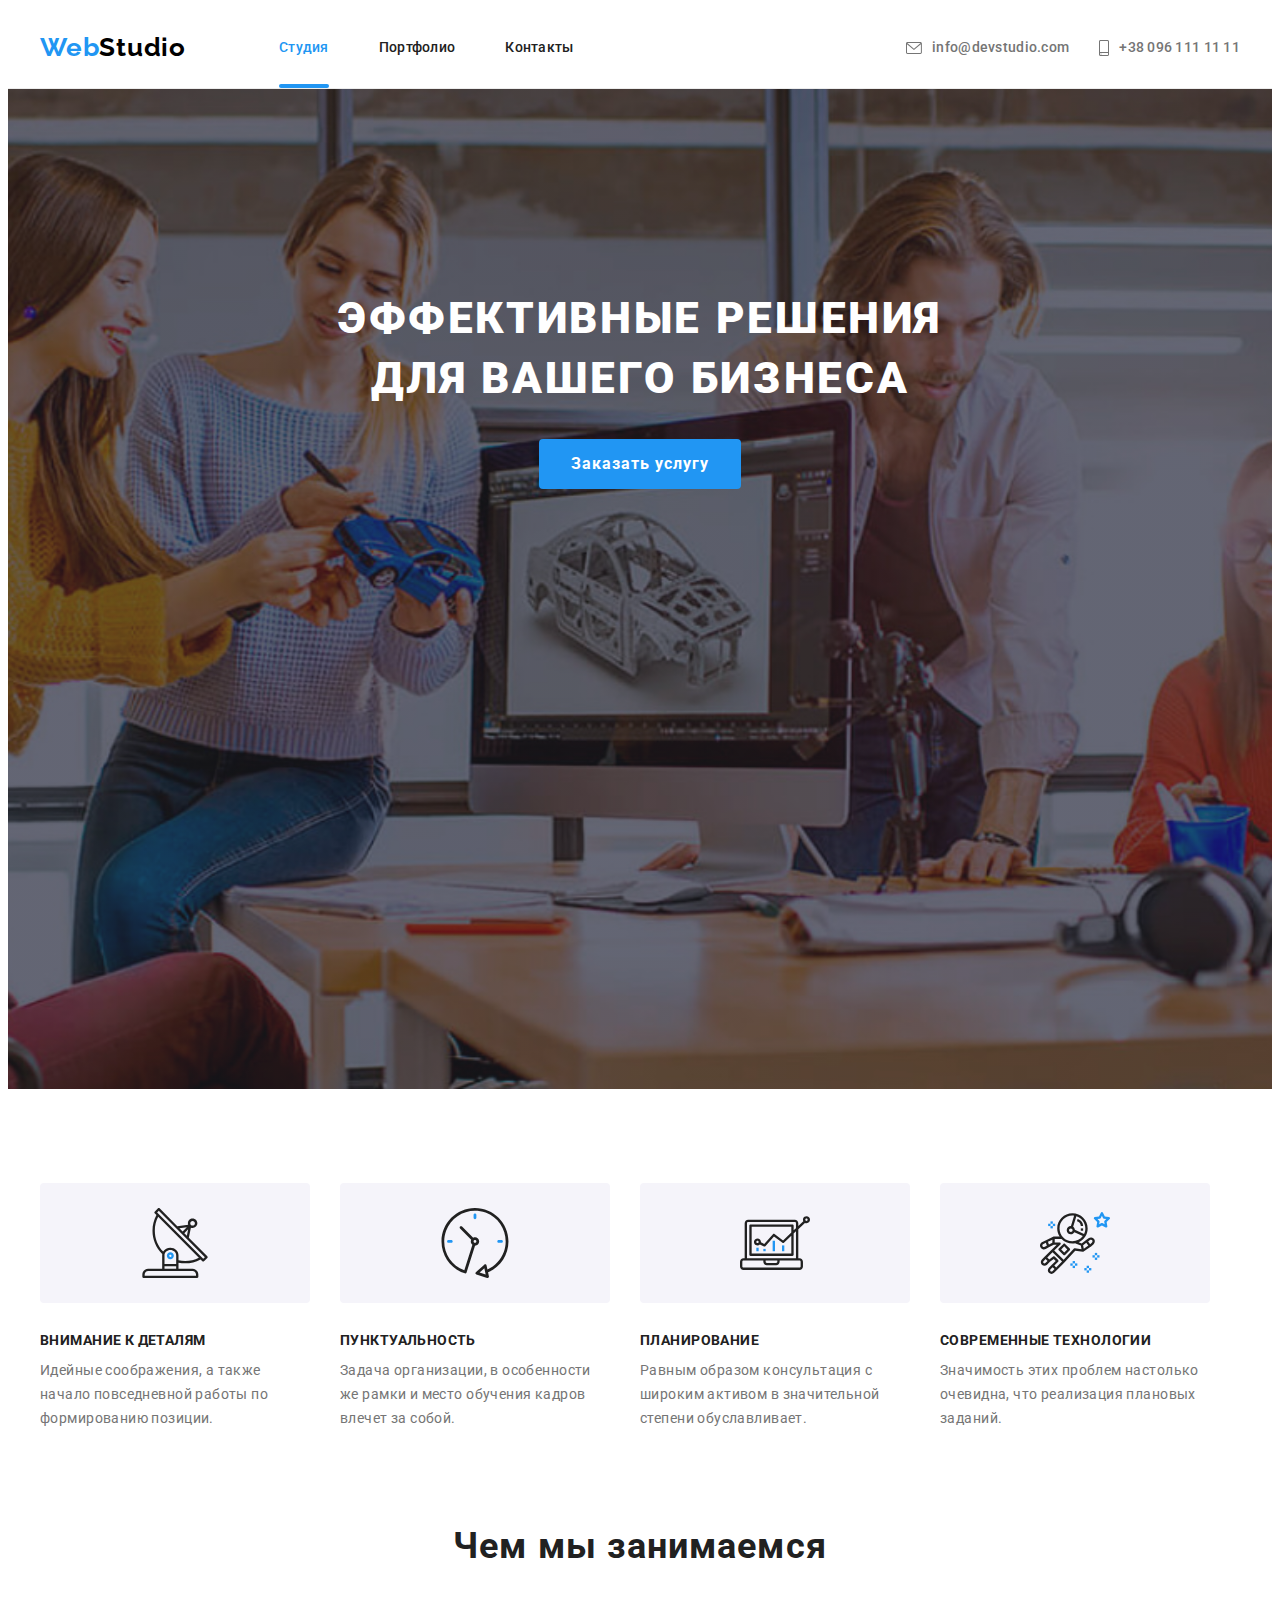
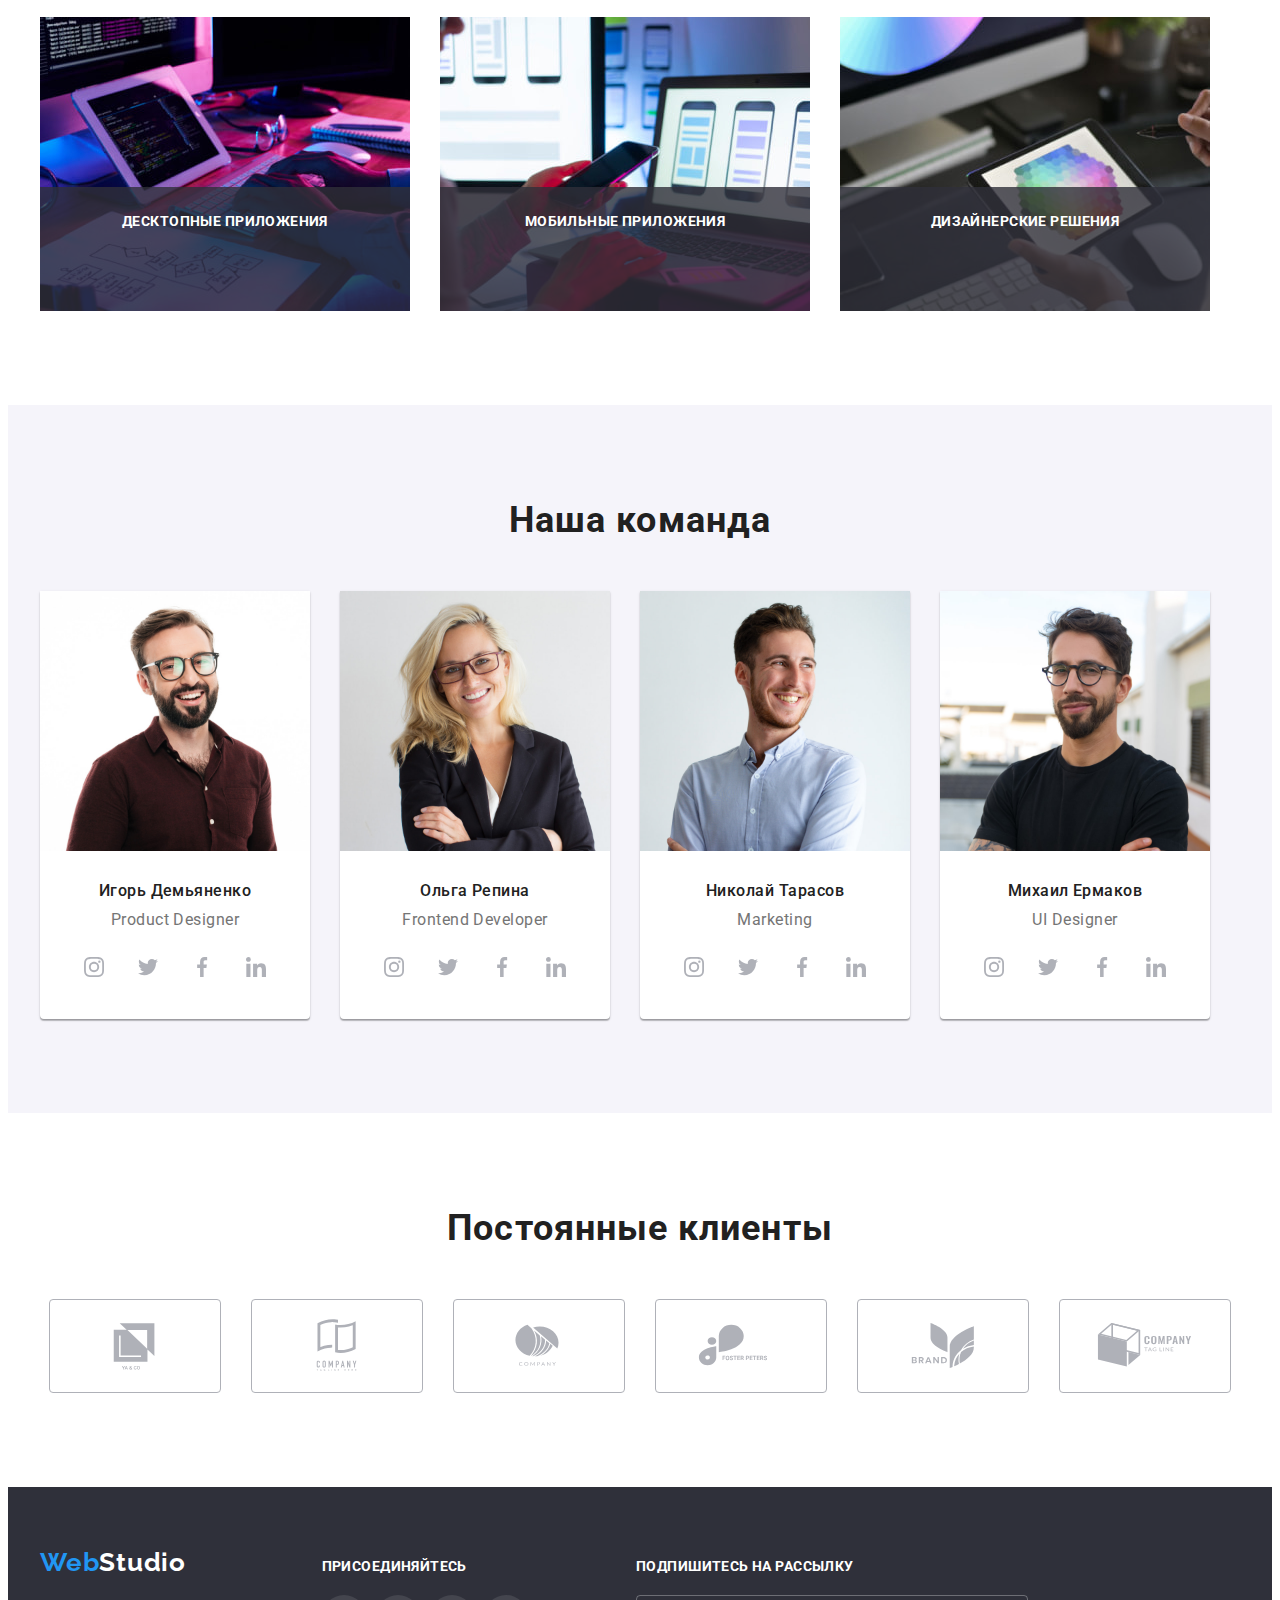
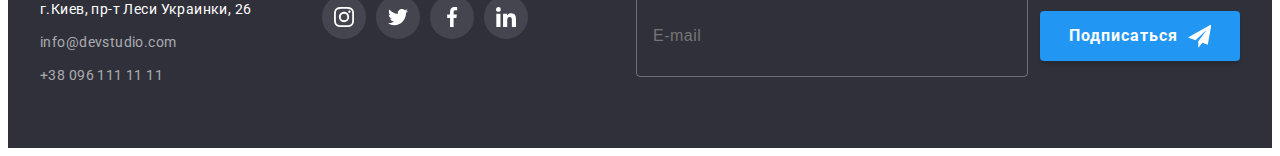
==== index.html @ 57b07c24 "Initial commit" ====
<!DOCTYPE html>
<html lang="ru">
  <head>
    <meta charset="UTF-8" />
    <meta http-equiv="X-UA-Compatible" content="IE=edge" />
    <meta name="viewport" content="width=device-width, initial-scale=1.0" />
    <title>Студия</title>
    <!--Google Fonts-->
    <link rel="preconnect" href="https://fonts.googleapis.com" />
    <link rel="preconnect" href="https://fonts.gstatic.com" crossorigin />
    <link
      href="https://fonts.googleapis.com/css2?family=Raleway:wght@700&family=Roboto:wght@400;500;700;900&display=swap"
      rel="stylesheet"
    />
    <!-- Modern-normalize -->
    <link
      rel="stylesheet"
      href="https://cdnjs.cloudflare.com/ajax/libs/modern-normalize/1.1.0/modern-normalize.min.css"
      integrity="sha512-wpPYUAdjBVSE4KJnH1VR1HeZfpl1ub8YT/NKx4PuQ5NmX2tKuGu6U/JRp5y+Y8XG2tV+wKQpNHVUX03MfMFn9Q=="
      crossorigin="anonymous"
      referrerpolicy="no-referrer"
    />
    <!--Пользовательские стили-->
    <link rel="stylesheet" href="./CSS/styles.css" />
  </head>
  <body>
    <!--Шапка сайта-->
    <header class="header">
      <div class="container header-container">
        <!--Логотип компании-->
        <a class="logo link" href="./index.html" aria-label="Логотип сайта" lang="en"
          >Web<span class="header-studio">Studio</span></a
        >
        <!--Навигация сайта-->
        <nav class="navigation">
          <ul class="list navigation-list">
            <li class="navigation-item">
              <a class="link navigation-link current" href="./index.html">Студия</a>
            </li>
            <li class="navigation-item">
              <a class="link navigation-link" href="./portfolio.html">Портфолио</a>
            </li>
            <li class="navigation-item">
              <a class="link navigation-link" href="#contacts">Контакты</a>
            </li>
          </ul>
        </nav>
        <!--Контактные данные-->
        <ul class="list contacts-list">
          <li class="contacts-item">
            <a class="link contacts-link" href="mailto:info@devstudio.com">
              <svg class="contacts-icon" width="16px" height="12px">
                <use href="./images/sprite.svg#mail"></use>
              </svg>
              info@devstudio.com</a
            >
          </li>
          <li class="contacts-item">
            <a class="link contacts-link" href="tel:+380961111111">
              <svg class="contacts-icon" width="10px" height="16px">
                <use href="./images/sprite.svg#smartphone"></use>
              </svg>
              +38 096 111 11 11</a
            >
          </li>
        </ul>
      </div>
    </header>
    <!--Основной контент сайта-->
    <main>
      <!--Герой-->
      <section class="hero">
        <div class="container">
          <h1 class="main-title">Эффективные решения для вашего бизнеса</h1>
          <button class="btn hero-btn" type="button" data-modal-open>Заказать услугу</button>
        </div>
      </section>
      <!--Преимущества студии-->
      <section class="advantages section">
        <div class="container">
          <h2 class="visually-hidden">Преимущества студии</h2>
          <ul class="list advantages-list">
            <li class="advantages-item">
              <div class="advantages-frame">
                <svg class="advantages-icon">
                  <use href="./images/sprite.svg#antenna"></use>
                </svg>
              </div>
              <h3 class="advantages-title">Внимание к деталям</h3>
              <p class="advantages-description">
                Идейные соображения, а также начало повседневной работы по формированию позиции.
              </p>
            </li>
            <li class="advantages-item">
              <div class="advantages-frame">
                <svg class="advantages-icon">
                  <use href="./images/sprite.svg#clock"></use>
                </svg>
              </div>
              <h3 class="advantages-title">Пунктуальность</h3>
              <p class="advantages-description">
                Задача организации, в особенности же рамки и место обучения кадров влечет за собой.
              </p>
            </li>
            <li class="advantages-item">
              <div class="advantages-frame">
                <svg class="advantages-icon">
                  <use href="./images/sprite.svg#diagram"></use>
                </svg>
              </div>
              <h3 class="advantages-title">Планирование</h3>
              <p class="advantages-description">
                Равным образом консультация с широким активом в значительной степени обуславливает.
              </p>
            </li>
            <li class="advantages-item">
              <div class="advantages-frame">
                <svg class="advantages-icon">
                  <use href="./images/sprite.svg#astronaut"></use>
                </svg>
              </div>
              <h3 class="advantages-title">Современные технологии</h3>
              <p class="advantages-description">
                Значимость этих проблем настолько очевидна, что реализация плановых заданий.
              </p>
            </li>
          </ul>
        </div>
      </section>
      <!--Веб-разработка для разных гаджетов-->
      <section class="direction section">
        <div class="container">
          <h2 class="direction-title">Чем мы занимаемся</h2>
          <ul class="list direction-list">
            <li class="direction-item">
              <img
                class="direction-img"
                src="./images/main/desktop.jpg"
                alt="Веб-сайт для рабочего стола"
                width="370"
                height="294"
              />
              <p class="direction-description">Десктопные приложения</p>
            </li>
            <li class="direction-item">
              <img
                class="direction-img"
                src="./images/main/phone.jpg"
                alt="Веб-сайт для мобильного телефона"
                width="370"
                height="294"
              />
              <p class="direction-description">Мобильные приложения</p>
            </li>
            <li class="direction-item">
              <img
                class="direction-img"
                src="./images/main/tablet.jpg"
                alt="Веб-сайт для планшета"
                width="370"
                height="294"
              />
              <p class="direction-description">Дизайнерские решения</p>
            </li>
          </ul>
        </div>
      </section>
      <!--Команда-->
      <section class="team section">
        <div class="container">
          <h2 class="team-title">Наша команда</h2>
          <ul class="list team-list">
            <li class="team-item">
              <img
                class="team-img"
                src="./images/team/Igor.jpg"
                alt="портрет Игоря Демьяненко"
                width="270"
                height="260"
              />
              <div class="photo-description">
                <h3 class="photo-title">Игорь Демьяненко</h3>
                <p class="position">Product Designer</p>
                <ul class="social-list list">
                  <li class="social-items">
                    <a
                      class="social-link link"
                      href=""
                      target="_blank"
                      rel="noopener noreferrer"
                      aria-label="иконка Instagram"
                    >
                      <svg class="socials-icon" width="20" height="20">
                        <use href="./images/sprite.svg#instagram"></use>
                      </svg>
                    </a>
                  </li>
                  <li class="social-items">
                    <a
                      class="social-link link"
                      href=""
                      target="_blank"
                      rel="noopener noreferrer"
                      aria-label="иконка Twitter"
                    >
                      <svg class="socials-icon" width="20" height="20">
                        <use href="./images/sprite.svg#twitter"></use>
                      </svg>
                    </a>
                  </li>
                  <li class="social-items">
                    <a
                      class="social-link link"
                      href=""
                      target="_blank"
                      rel="noopener noreferrer"
                      aria-label="иконка Facebook"
                    >
                      <svg class="socials-icon" width="20" height="20">
                        <use href="./images/sprite.svg#facebook"></use>
                      </svg>
                    </a>
                  </li>
                  <li class="social-items">
                    <a
                      class="social-link link"
                      href=""
                      target="_blank"
                      rel="noopener noreferrer"
                      aria-label="иконка Linkedin"
                    >
                      <svg class="socials-icon" width="20" height="20">
                        <use href="./images/sprite.svg#linkedin"></use>
                      </svg>
                    </a>
                  </li>
                </ul>
              </div>
            </li>
            <li class="team-item">
              <img
                class="team-img"
                src="./images/team/Olga.jpg"
                alt="портрет Ольги Репиной"
                width="270"
                height="260"
              />
              <div class="photo-description">
                <h3 class="photo-title">Ольга Репина</h3>
                <p class="position">Frontend Developer</p>
                <ul class="social-list list">
                  <li class="social-items">
                    <a
                      class="social-link link"
                      href=""
                      target="_blank"
                      rel="noopener noreferrer"
                      aria-label="иконка Instagram"
                    >
                      <svg class="socials-icon" width="20" height="20">
                        <use href="./images/sprite.svg#instagram"></use>
                      </svg>
                    </a>
                  </li>
                  <li class="social-items">
                    <a
                      class="social-link link"
                      href=""
                      target="_blank"
                      rel="noopener noreferrer"
                      aria-label="иконка Twitter"
                    >
                      <svg class="socials-icon" width="20" height="20">
                        <use href="./images/sprite.svg#twitter"></use>
                      </svg>
                    </a>
                  </li>
                  <li class="social-items">
                    <a
                      class="social-link link"
                      href=""
                      target="_blank"
                      rel="noopener noreferrer"
                      aria-label="иконка Facebook"
                    >
                      <svg class="socials-icon" width="20" height="20">
                        <use href="./images/sprite.svg#facebook"></use>
                      </svg>
                    </a>
                  </li>
                  <li class="social-items">
                    <a
                      class="social-link link"
                      href=""
                      target="_blank"
                      rel="noopener noreferrer"
                      aria-label="иконка Linkedin"
                    >
                      <svg class="socials-icon" width="20" height="20">
                        <use href="./images/sprite.svg#linkedin"></use>
                      </svg>
                    </a>
                  </li>
                </ul>
              </div>
            </li>
            <li class="team-item">
              <img
                class="team-img"
                src="./images/team/Nikolay.jpg"
                alt="портрет Николая Тарасова"
                width="270"
                height="260"
              />
              <div class="photo-description">
                <h3 class="photo-title">Николай Тарасов</h3>
                <p class="position">Marketing</p>
                <ul class="social-list list">
                  <li class="social-items">
                    <a
                      class="social-link link"
                      href=""
                      target="_blank"
                      rel="noopener noreferrer"
                      aria-label="иконка Instagram"
                    >
                      <svg class="socials-icon" width="20" height="20">
                        <use href="./images/sprite.svg#instagram"></use>
                      </svg>
                    </a>
                  </li>
                  <li class="social-items">
                    <a
                      class="social-link link"
                      href=""
                      target="_blank"
                      rel="noopener noreferrer"
                      aria-label="иконка Twitter"
                    >
                      <svg class="socials-icon" width="20" height="20">
                        <use href="./images/sprite.svg#twitter"></use>
                      </svg>
                    </a>
                  </li>
                  <li class="social-items">
                    <a
                      class="social-link link"
                      href=""
                      target="_blank"
                      rel="noopener noreferrer"
                      aria-label="иконка Facebook"
                    >
                      <svg class="socials-icon" width="20" height="20">
                        <use href="./images/sprite.svg#facebook"></use>
                      </svg>
                    </a>
                  </li>
                  <li class="social-items">
                    <a
                      class="social-link link"
                      href=""
                      target="_blank"
                      rel="noopener noreferrer"
                      aria-label="иконка Linkedin"
                    >
                      <svg class="socials-icon" width="20" height="20">
                        <use href="./images/sprite.svg#linkedin"></use>
                      </svg>
                    </a>
                  </li>
                </ul>
              </div>
            </li>
            <li class="team-item">
              <img
                class="team-img"
                src="./images/team/Michail.jpg"
                alt="портрет Михаила Ермакова"
                width="270"
                height="260"
              />
              <div class="photo-description">
                <h3 class="photo-title">Михаил Ермаков</h3>
                <p class="position">UI Designer</p>
                <ul class="social-list list">
                  <li class="social-items">
                    <a
                      class="social-link link"
                      href=""
                      target="_blank"
                      rel="noopener noreferrer"
                      aria-label="иконка Instagram"
                    >
                      <svg class="socials-icon" width="20" height="20">
                        <use href="./images/sprite.svg#instagram"></use>
                      </svg>
                    </a>
                  </li>
                  <li class="social-items">
                    <a
                      class="social-link link"
                      href=""
                      target="_blank"
                      rel="noopener noreferrer"
                      aria-label="иконка Twitter"
                    >
                      <svg class="socials-icon" width="20" height="20">
                        <use href="./images/sprite.svg#twitter"></use>
                      </svg>
                    </a>
                  </li>
                  <li class="social-items">
                    <a
                      class="social-link link"
                      href=""
                      target="_blank"
                      rel="noopener noreferrer"
                      aria-label="иконка Facebook"
                    >
                      <svg class="socials-icon" width="20" height="20">
                        <use href="./images/sprite.svg#facebook"></use>
                      </svg>
                    </a>
                  </li>
                  <li class="social-items">
                    <a
                      class="social-link link"
                      href=""
                      target="_blank"
                      rel="noopener noreferrer"
                      aria-label="иконка Linkedin"
                    >
                      <svg class="socials-icon" width="20" height="20">
                        <use href="./images/sprite.svg#linkedin"></use>
                      </svg>
                    </a>
                  </li>
                </ul>
              </div>
            </li>
          </ul>
        </div>
      </section>
      <!-- Постоянные клиенты -->
      <section class="section clients">
        <div class="container">
          <h2 class="clients-title">Постоянные клиенты</h2>
          <ul class="clients-list list">
            <li class="clients-item">
              <a href="" class="clients-link" aria-label="логотип YA&CO">
                <svg class="clients-icon">
                  <use href="./images/sprite.svg#ya-co"></use>
                </svg>
              </a>
            </li>
            <li class="clients-item">
              <a href="" class="clients-link" aria-label="логотип TagLine Here Company">
                <svg class="clients-icon">
                  <use href="./images/sprite.svg#company-tag-here"></use>
                </svg>
              </a>
            </li>
            <li class="clients-item">
              <a href="" class="clients-link" aria-label="логотип Company">
                <svg class="clients-icon">
                  <use href="./images/sprite.svg#company"></use>
                </svg>
              </a>
            </li>
            <li class="clients-item">
              <a href="" class="clients-link" aria-label="логотип Foster Peters">
                <svg class="clients-icon">
                  <use href="./images/sprite.svg#foster-peters"></use>
                </svg>
              </a>
            </li>
            <li class="clients-item">
              <a href="" class="clients-link" aria-label="логотип Brand">
                <svg class="clients-icon">
                  <use href="./images/sprite.svg#brand"></use>
                </svg>
              </a>
            </li>
            <li class="clients-item">
              <a href="" class="clients-link" aria-label="логотип Company TagLine">
                <svg class="clients-icon">
                  <use href="./images/sprite.svg#company-tag-line"></use>
                </svg>
              </a>
            </li>
          </ul>
        </div>
      </section>
    </main>
    <!--Подвал сайта-->
    <footer class="footer">
      <div class="container footer-container">
        <div class="logo-address">
          <!--Логотип-->
          <a class="logo-footer logo link" href="./index.html" aria-label="Логотип сайта" lang="en"
            >Web<span class="footer-studio">Studio</span></a
          >
          <!--Адреc и Контактные данные-->
          <address id="contacts">
            <ul class="list footer-list">
              <li class="footer-item">
                <a
                  class="link address-link"
                  href="https://www.google.com.ua/maps/place/%D0%B1%D1%83%D0%BB.+%D0%9B%D0%B5%D1%81%D0%B8+%D0%A3%D0%BA%D1%80%D0%B0%D0%B8%D0%BD%D0%BA%D0%B8,+26,+%D0%9A%D0%B8%D0%B5%D0%B2,+02000/@50.4265807,30.5361971,17z/data=!3m1!4b1!4m5!3m4!1s0x40d4cf0e033ecbe9:0x57a4dffefec77da0!8m2!3d50.4265807!4d30.5383858?hl=ru"
                  >г.Киев, пр-т Леси Украинки, 26</a
                >
              </li>
              <li class="footer-item">
                <a class="link footer-link" href="mailto:info@devstudio.com">info@devstudio.com</a>
              </li>
              <li class="footer-item">
                <a class="link footer-link" href="tel:+380961111111">+38 096 111 11 11</a>
              </li>
            </ul>
          </address>
        </div>
        <!-- Присоединяйтесь -->
        <div class="join-us">
          <p class="footer-title">присоединяйтесь</p>
          <ul class="social-list list">
            <li class="social-items">
              <a
                class="social-link link social-link-join"
                href=""
                target="_blank"
                rel="noopener noreferrer"
                aria-label="иконка Instagram"
              >
                <svg class="socials-icon" width="20" height="20">
                  <use href="./images/sprite.svg#instagram"></use>
                </svg>
              </a>
            </li>
            <li class="social-items">
              <a
                class="social-link link social-link-join"
                href=""
                target="_blank"
                rel="noopener noreferrer"
                aria-label="иконка Twitter"
              >
                <svg class="socials-icon" width="20" height="20">
                  <use href="./images/sprite.svg#twitter"></use>
                </svg>
              </a>
            </li>
            <li class="social-items">
              <a
                class="social-link link social-link-join"
                href=""
                target="_blank"
                rel="noopener noreferrer"
                aria-label="иконка Facebook"
              >
                <svg class="socials-icon" width="20" height="20">
                  <use href="./images/sprite.svg#facebook"></use>
                </svg>
              </a>
            </li>
            <li class="social-items">
              <a
                class="social-link link social-link-join"
                href=""
                target="_blank"
                rel="noopener noreferrer"
                aria-label="иконка Linkedin"
              >
                <svg class="socials-icon" width="20" height="20">
                  <use href="./images/sprite.svg#linkedin"></use>
                </svg>
              </a>
            </li>
          </ul>
        </div>
        <!-- Подпишитесь на рассылку -->
        <div class="subscribe">
          <b class="subscribe-title">Подпишитесь на рассылку</b>
          <form class="subscribe-form">
            <label class="subscribe-label-hidden" for="subscribe-email">
              <input
                class="subscribe-email"
                name="subscribe-email"
                type="email"
                id="subscribe-email"
                placeholder="E-mail"
            /></label>
            <button class="btn subscribe-btn" type="submit">
              <span class="subscribe-btn-title">Подписаться</span
              ><svg class="subscribe-icon" width="24" height="24">
                <use href="./images/sprite.svg#subscribe-icon"></use>
              </svg>
            </button>
          </form>
        </div>
      </div>
    </footer>
    <!-- Модальное окно -->
    <div class="backdrop is-hidden" data-modal>
      <div class="modal-wrapper">
        <button class="modal-btn" data-modal-close>
          <svg class="close-icon" width="18" height="18">
            <use href="./images/sprite.svg#modal-win-close"></use>
          </svg>
        </button>
        <b class="modal-title">Оставьте свои данные, мы вам перезвоним</b>
        <form class="modal-form" name="modal-form">
          <div class="modal-form-area">
            <label class="modal-form-group" for="name"><span class="user-item">Имя</span></label>
            <div class="input-area">
              <input class="modal-input" type="text" name="user-name" id="name" />
              <svg class="modal-icon" width="18" height="18">
                <use href="./images/sprite.svg#modal-win-person"></use>
              </svg>
            </div>
          </div>
          <div class="modal-form-area">
            <label class="modal-form-group" for="phone"
              ><span class="user-item">Телефон</span></label
            >
            <div class="input-area">
              <input class="modal-input" type="tel" name="user-phone" id="phone" />
              <svg class="modal-icon" width="18" height="18">
                <use href="./images/sprite.svg#modal-win-phone"></use>
              </svg>
            </div>
          </div>

          <div class="modal-form-area">
            <label class="modal-form-group" for="email"><span class="user-item">Почта</span></label>
            <div class="input-area">
              <input class="modal-input" type="email" name="user-email" id="email" />
              <svg class="modal-icon" width="18" height="18">
                <use href="./images/sprite.svg#modal-win-email"></use>
              </svg>
            </div>
          </div>

          <div class="modal-form-coment">
            <label class="modal-form-group" for="comment"
              ><span class="user-item">Комментарий</span></label
            >
            <textarea
              class="comment-area"
              name="comments"
              placeholder="Введите такст"
              id="comment"
            ></textarea>
          </div>
          <div class="agreement-wrap">
            <label class="modal-policy-group">
              <input class="checkbox visually-hidden" type="checkbox" name="checkbox" />
              <span class="custom-checkbox">
                <svg class="agreement-icon" width="11" height="8">
                  <use href="./images/sprite.svg#agreement-icon"></use>
                </svg>
              </span>
              <span class="checkbox-txt"
                >Соглашаюсь с рассылкой и принимаю
                <a
                  class="agreement-link"
                  href=""
                  target="_blank"
                  rel="noopener noreferrer"
                  aria-label="Условия договора"
                  >Условия договора</a
                ></span
              ></label
            >
          </div>
          <button class="btn modal-btn-submit" type="submit">
            <span class="modal-btn-submit-txt">Отправить</span>
          </button>
        </form>
      </div>
    </div>
    <!-- Script-JS -->
    <script src="./js/modal.js"></script>
  </body>
</html>
---- CSS/styles.css ----
:root {
  /* Google Fonts */
  --main-font: 'Roboto', sans-serif;
  --secondary-font: 'Raleway', sans-serif;

  /* text colors */
  --accent-cl: #2196f3;
  --main-txt-cl: #212121;
  --secondary-txt-cl: #ffffff;

  /* bacground colors */
  --main-bg-cl: #ffffff;
  --secondary-bg-cl: #2f303a;

  /* animation */
  --hov-focus: 250ms cubic-bezier(0.4, 0, 0.2, 1);
}
body {
  font-family: var(--main-font);
  background-color: var(--main-bg-cl);
  color: var(--main-txt-cl);
}
h1,
h2,
h3,
h4,
h5,
h6,
p,
b {
  margin: 0;
}
img {
  display: block;
  max-width: 100%;
  height: auto;
}
.visually-hidden {
  position: absolute;
  white-space: nowrap;
  width: 1px;
  height: 1px;
  overflow: hidden;
  border: 0;
  padding: 0;
  clip: rect(0 0 0 0);
  clip-path: inset(50%);
  margin: -1px;
}
.container {
  width: 1200px;
  padding-left: 15px;
  padding-right: 15px;
  margin-left: auto;
  margin-right: auto;
}
.section {
  padding-top: 94px;
  padding-bottom: 94px;
}
.list {
  list-style: none;
  padding: 0;
  margin: 0;
}
.link {
  text-decoration: none;
  color: currentColor;
}
.btn {
  cursor: pointer;
  border-style: none;
  font-family: inherit;
  color: inherit;
  border-radius: 4px;
  transition: background-color var(--hov-focus), color var(--hov-focus), box-shadow var(--hov-focus);
}
.btn:hover,
.btn:focus {
  color: var(--secondary-txt-cl);
  background-color: var(--accent-cl);
  box-shadow: 0px 3px 1px rgba(0, 0, 0, 0.1), 0px 1px 2px rgba(0, 0, 0, 0.08),
    0px 2px 2px rgba(0, 0, 0, 0.12);
}
.contacts-link:hover,
.footer-link:hover,
.address-link:hover,
.contacts-link:focus,
.footer-link:focus,
.address-link:focus,
.navigation-link:hover,
.navigation-link:focus {
  color: var(--accent-cl);
}
/* Header */
.header {
  border-bottom: 1px solid #ececec;
}
.header-container {
  display: flex;
  align-items: center;
}
.logo {
  font-family: var(--secondary-font);
  font-weight: 700;
  font-size: 26px;
  line-height: 1.19;
  letter-spacing: 0.03em;
  color: var(--accent-cl);
  display: block;
  padding-top: 24px;
  padding-bottom: 25px;
  margin-right: 93px;
}
.header-studio {
  color: #000000;
}
.navigation-list {
  align-items: center;
  display: flex;
}

.navigation-item {
  margin-right: 50px;
}
.navigation-item:last-child,
.contacts-item:last-child {
  margin-right: 0px;
}
.navigation-link {
  font-weight: 500;
  font-size: 14px;
  line-height: 1.14;
  letter-spacing: 0.02em;
  display: block;
  padding-top: 32px;
  padding-bottom: 32px;
  position: relative;
  transition: color var(--hov-focus);
}
.navigation-link.current {
  color: var(--accent-cl);
}
.navigation-link.current::after {
  content: '';
  display: block;
  width: 100%;
  height: 4px;
  background-color: var(--accent-cl);
  border-radius: 2px;
  position: absolute;
  bottom: 0;
  left: 0;
}
.contacts-list {
  margin-left: auto;
  display: flex;
  align-items: center;
}
.contacts-item {
  margin-right: 30px;
  align-items: center;
}
.contacts-link {
  font-weight: 500;
  font-size: 14px;
  line-height: 1.14;
  letter-spacing: 0.02em;
  color: #757575;
  display: flex;
  padding-top: 32px;
  padding-bottom: 32px;
  align-items: center;
  transition: color var(--hov-focus);
}
.contacts-icon {
  fill: currentColor;
  margin-right: 10px;
}

/* Main content */
.hero {
  background-color: #c4c4c4;
  background-image: linear-gradient(to bottom, rgba(47, 48, 58, 0.4), rgba(47, 48, 58, 0.4)),
    url(../images/main/hero.jpg);
  max-width: 1600px;
  height: 600px;
  margin-left: auto;
  margin-right: auto;
  background-position: center;
  background-size: cover;
  padding-top: 200px;
  padding-bottom: 200px;
}
.main-title {
  font-weight: 900;
  font-size: 44px;
  line-height: 1.36;
  text-align: center;
  letter-spacing: 0.06em;
  text-transform: uppercase;
  color: var(--secondary-txt-cl);
  width: 696px;
  height: 120px;
  margin-left: auto;
  margin-right: auto;
  margin-bottom: 30px;
}
.hero-btn {
  background-color: var(--accent-cl);
  color: var(--secondary-txt-cl);
  font-weight: 700;
  font-size: 16px;
  line-height: 1.88;
  display: flex;
  align-items: center;
  text-align: center;
  letter-spacing: 0.06em;
  padding: 10px 32px;
  max-width: 250px;
  min-width: 200px;
  min-height: 50px;
  margin-left: auto;
  margin-right: auto;
  transition: background-color var(--hov-focus);
}
.hero-btn:hover,
.hero-btn:focus {
  background-color: #188ce8;
}
/* Преимущества студии */
.advantages {
  padding-bottom: 0px;
}
.advantages-list {
  display: flex;
  align-items: flex-start;
}
.advantages-item {
  margin-right: 30px;
}
.advantages-item:last-child {
  margin-right: 0px;
}
.advantages-frame {
  width: 270px;
  height: 120px;
  background-color: #f5f4fa;
  border-radius: 4px;
  display: flex;
  align-items: center;
  justify-content: center;
  margin-bottom: 30px;
}
.advantages-icon {
  width: 70px;
  height: 70px;
}
.advantages-title {
  font-weight: 700;
  font-size: 14px;
  line-height: 1.14;
  letter-spacing: 0.03em;
  text-transform: uppercase;
  margin-bottom: 10px;
}
.advantages-description {
  font-size: 14px;
  line-height: 1.71;
  letter-spacing: 0.03em;
  color: #757575;
  max-width: 270px;
  max-height: 75px;
}
/* Веб-разработка для разных гаджетов */
.direction-title,
.team-title,
.clients-title {
  font-weight: 700;
  font-size: 36px;
  line-height: 1.17;
  text-align: center;
  letter-spacing: 0.03em;
  margin-bottom: 50px;
}
.direction-list {
  display: flex;
  align-items: center;
}
.direction-item {
  margin-right: 30px;
  position: relative;
}
.direction-item:last-child {
  margin-right: 0px;
}
.direction-description {
  font-weight: 700;
  font-size: 14px;
  line-height: 1.14;
  text-align: center;
  letter-spacing: 0.03em;
  text-transform: uppercase;
  color: var(--secondary-txt-cl);
  width: 100%;
  height: 70px;
  padding-top: 27px;
  padding-bottom: 27px;
  background-color: rgba(47, 48, 58, 0.8);
  position: absolute;
  bottom: 0;
  left: 0;
}
/* Команда */
.team {
  background-color: #f5f4fa;
}
.team-list {
  display: flex;
  align-items: center;
}
.team-item {
  background-color: var(--main-bg-cl);
  box-shadow: 0px 1px 3px rgba(0, 0, 0, 0.12), 0px 1px 1px rgba(0, 0, 0, 0.14),
    0px 2px 1px rgba(0, 0, 0, 0.2);
  border-radius: 0px 0px 4px 4px;
  margin-right: 30px;
}
.photo-title {
  font-weight: 500;
  font-size: 16px;
  line-height: 1.19;
  text-align: center;
  letter-spacing: 0.03em;
  margin-bottom: 10px;
}
.position {
  font-size: 16px;
  line-height: 1.1875;
  text-align: center;
  letter-spacing: 0.03em;
  color: #757575;
  margin-bottom: 16px;
}
.photo-description {
  padding-top: 30px;
  padding-bottom: 30px;
}
/* Соцсети */
.social-list {
  display: flex;
  align-items: center;
  justify-content: center;
  gap: 10px;
}
.social-link {
  width: 44px;
  height: 44px;
  background-color: var(--main-bg-cl);
  color: #afb1b8;
  display: flex;
  align-items: center;
  justify-content: center;
  border-radius: 50%;
  transition: background-color var(--hov-focus), color var(--hov-focus);
}
.social-link:hover,
.social-link:focus {
  background-color: var(--accent-cl);
  color: var(--secondary-txt-cl);
}
.socials-icon {
  fill: currentColor;
}
/* Постоянные клиенты */
.clients-list {
  display: flex;
  align-items: center;
  justify-content: center;
}
.clients-item {
  margin-right: 30px;
}
.clients-item:last-child {
  margin-right: 0px;
}
.clients-link {
  width: 170px;
  height: 92px;
  color: #afb1b8;
  border-radius: 4px;
  border: 1px solid #afb1b8;
  display: flex;
  align-items: center;
  justify-content: center;
  transition: color var(--hov-focus), border-color var(--hov-focus);
}
.clients-link:hover,
.clients-link:focus {
  color: var(--accent-cl);
  border-color: var(--accent-cl);
}
.clients-icon {
  fill: currentColor;
  width: 106px;
  height: 60px;
}
/* Footer */
.footer {
  padding-top: 60px;
  padding-bottom: 60px;
  background-color: var(--secondary-bg-cl);
}
.footer-item {
  margin-bottom: 9px;
}
.footer-item:last-child {
  margin-bottom: 0px;
}
.footer-studio {
  color: var(--secondary-txt-cl);
}
.address-link {
  color: var(--secondary-txt-cl);
  font-size: 14px;
  line-height: 1.71;
  letter-spacing: 0.03em;
  transition: color var(--hov-focus);
}
.footer-link {
  font-size: 14px;
  line-height: 1.71;
  letter-spacing: 0.03em;
  color: rgba(255, 255, 255, 0.6);
  transition: color var(--hov-focus);
}
.footer-list {
  font-style: normal;
}
.logo-footer {
  padding-top: 0px;
  padding-bottom: 20px;
  margin-right: 0px;
}
.footer-title,
.subscribe-title {
  font-weight: 700;
  font-size: 14px;
  line-height: 1.14;
  letter-spacing: 0.03em;
  text-transform: uppercase;
  color: var(--secondary-txt-cl);
  margin-bottom: 20px;
}
.footer-container {
  display: flex;
  align-items: baseline;
}
.social-link-join {
  background-color: rgba(255, 255, 255, 0.1);
  color: var(--secondary-txt-cl);
}
.logo-address {
  margin-right: 70px;
}
.subscribe {
  margin-left: auto;
}
.subscribe-title {
  display: block;
}
.subscribe-form {
  display: flex;
  align-items: center;
  justify-content: center;
}
.subscribe-email {
  width: 358px;
  height: 50px;
  background-color: transparent;
  border: 1px solid rgba(255, 255, 255, 0.3);
  border-radius: 4px;
  outline: transparent;
  padding: 15px 16px;
  margin-right: 12px;
  cursor: pointer;
  font-size: 16px;
  line-height: 1.25;
  letter-spacing: 0.03em;
  color: rgba(255, 255, 255, 0.6);
}
.subscribe-btn {
  background-color: var(--accent-cl);
  width: 200px;
  height: 50px;
  box-shadow: 0px 4px 4px rgba(0, 0, 0, 0.15);
  padding: 10px 29px;
  display: flex;
  align-items: center;
  justify-content: center;
  text-align: center;
}
.subscribe-btn:hover,
.subscribe-btn:focus {
  background-color: #188ce8;
}
.subscribe-btn-title {
  color: var(--secondary-txt-cl);
  font-weight: 700;
  font-size: 16px;
  line-height: 1.88;
  letter-spacing: 0.06em;
  margin-right: 10px;
}

/* PORTFOLIO */
.gallery .filter-btn.current {
  color: var(--secondary-txt-cl);
  background-color: var(--accent-cl);
}
.filter-btn {
  font-weight: 500;
  font-size: 16px;
  line-height: 1.63;
  text-align: center;
  letter-spacing: 0.03em;
  background-color: #f5f4fa;
  padding: 6px 22px;
}
.filter-list {
  display: flex;
  align-items: center;
  justify-content: center;
  margin-bottom: 50px;
}
.filter-item {
  margin-right: 8px;
}
.filter-item:last-child {
  margin-right: 0px;
}
.projects-list {
  display: flex;
  flex-wrap: wrap;
}
.projects-item {
  margin-right: 30px;
  margin-bottom: 30px;
}
.projects-item:nth-child(3n) {
  margin-right: 0px;
}
.projects-item:nth-last-child(-n + 3) {
  margin-bottom: 0px;
}
.project-description {
  padding: 20px 24px;
  background: #ffffff;
  border: 1px solid #eeeeee;
}
.project-title {
  font-weight: 700;
  font-size: 18px;
  line-height: 2;
  letter-spacing: 0.06em;
}
.project-type {
  font-size: 16px;
  line-height: 1.88;
  letter-spacing: 0.03em;
  color: #757575;
}
.project-link {
  display: block;
  transition: box-shadow var(--hov-focus);
}
.project-link:hover,
.project-link:focus {
  box-shadow: 1px 4px 6px rgba(0, 0, 0, 0.16), 0px 1px 4px rgba(0, 0, 0, 0.06);
}
.project-link:hover .animation-description,
.project-link:focus .animation-description {
  transform: translateY(-100%);
  opacity: 1;
}

.animation-description {
  display: block;
  font-size: 18px;
  line-height: 1.56;
  letter-spacing: 0.03em;
  color: var(--secondary-txt-cl);
  width: 100%;
  height: 100%;
  padding: 63px 24px;
  background-color: rgba(33, 150, 243, 0.9);
  position: absolute;
  transition: transform var(--hov-focus), opacity var(--hov-focus);
  opacity: 0;
}
.animation-card {
  position: relative;
  overflow: hidden;
}

/* Модальное окно */
.backdrop {
  position: fixed;
  width: 100%;
  height: 100%;
  left: 0;
  top: 0;
  background-color: rgba(0, 0, 0, 0.2);
}
.backdrop.is-hidden {
  opacity: 0;
  visibility: hidden;
  pointer-events: none;
}
.modal-wrapper {
  position: fixed;
  background-color: var(--main-bg-cl);
  box-shadow: 0px 1px 3px rgba(0, 0, 0, 0.12), 0px 1px 1px rgba(0, 0, 0, 0.14),
    0px 2px 1px rgba(0, 0, 0, 0.2);
  border-radius: 4px;
  width: 528px;
  height: 581px;
  top: 50%;
  left: 50%;
  transition: transform 1000ms, opacity 300ms;
  padding: 40px;
}
/* початковий стан елемента перед анімацією */
.backdrop.is-hidden .modal-wrapper {
  transform: translateY(-800px) rotate(-540deg);
  opacity: 0;
}
/* кінцевий стан елемента після анімації */
.backdrop .modal-wrapper {
  transform: translateY(0) rotate(0deg) translate(-50%, -50%);
  opacity: 1;
}

.modal-btn {
  position: absolute;
  top: 8px;
  right: 8px;
  width: 30px;
  height: 30px;
  background-color: var(--main-bg-cl);
  border: 1px solid rgba(0, 0, 0, 0.1);
  border-radius: 50%;
  display: flex;
  align-items: center;
  justify-content: center;
  cursor: pointer;
  padding: 0;
}
.close-icon {
  fill: currentColor;
  transition: fill var(--hov-focus);
}
.modal-btn:hover .close-icon,
.modal-btn:focus .close-icon {
  fill: var(--accent-cl);
}
.modal-title {
  display: block;
  font-weight: 700;
  font-size: 20px;
  line-height: 1.15;
  text-align: center;
  letter-spacing: 0.03em;
  color: var(--main-txt-cl);
  margin-bottom: 12px;
}
.modal-form-area {
  display: flex;
  flex-direction: column;
  justify-content: center;
  margin-bottom: 10px;
}
.modal-form-group {
  cursor: pointer;
  margin-bottom: 4px;
  line-height: 14px;
}
.user-item {
  font-size: 12px;
  line-height: 1.17;
  letter-spacing: 0.01em;
  color: #757575;
}
.input-area {
  position: relative;
  transition: fill var(--hov-focus);
}
.input-area:hover,
.input-area:focus {
  fill: var(--accent-cl);
}
.modal-input {
  width: 448px;
  height: 40px;
  border: 1px solid rgba(33, 33, 33, 0.2);
  border-radius: 4px;
  outline: transparent;
  padding: 12px 16px 12px 42px;
  cursor: pointer;
  transition: border-color var(--hov-focus);
}
.modal-input:hover,
.modal-input:focus,
.comment-area:hover,
.comment-area:focus {
  border-color: var(--accent-cl);
}
.modal-icon {
  position: absolute;
  top: 50%;
  left: 15px;
  transform: translateY(-50%);
}
.modal-form-coment {
  display: flex;
  flex-direction: column;
  justify-content: center;
  margin-bottom: 20px;
}
.comment-area {
  resize: none;
  width: 100%;
  height: 120px;
  padding: 12px 16px;
  outline: transparent;
  border: 1px solid rgba(33, 33, 33, 0.2);
  border-radius: 4px;
  font-size: 12px;
  line-height: 1.17;
  letter-spacing: 0.01em;
  color: var(--main-txt-cl);
  cursor: pointer;
  transition: border-color var(--hov-focus);
}
.agreement-wrap {
  display: flex;
  justify-content: center;
  align-items: center;
  margin-bottom: 30px;
}
.modal-policy-group {
  cursor: pointer;
  display: flex;
  justify-content: center;
  align-items: center;
}
.custom-checkbox {
  display: flex;
  align-items: center;
  justify-content: center;
  width: 16px;
  height: 15px;
  border-radius: 2px;
  outline: 2px solid var(--main-txt-cl);
  outline-offset: -2px;
  margin-right: 7px;
  transition: background-color var(--hov-focus), outline var(--hov-focus);
}
.checkbox:checked + .custom-checkbox {
  background-color: var(--accent-cl);
  outline: none;
}
.agreement-icon {
  fill: var(--main-bg-cl);
  opacity: 0;
  transition: opacity var(--hov-focus);
}
.checkbox:checked + .custom-checkbox .agreement-icon {
  opacity: 1;
}
.checkbox-txt {
  font-size: 14px;
  line-height: 1.71;
  letter-spacing: 0.03em;
  color: #757575;
}
.agreement-link {
  color: var(--accent-cl);
}
.modal-btn-submit {
  background-color: var(--accent-cl);
  width: 200px;
  height: 50px;
  box-shadow: 0px 4px 4px rgba(0, 0, 0, 0.15);
  padding: 10px 55px;
  display: flex;
  align-items: center;
  justify-content: center;
  text-align: center;
  margin-left: auto;
  margin-right: auto;
}
.modal-btn-submit:hover,
.modal-btn-submit:focus {
  background-color: #188ce8;
}
.modal-btn-submit-txt {
  font-weight: 700;
  font-size: 16px;
  line-height: 1.88;
  text-align: center;
  letter-spacing: 0.06em;
  color: var(--secondary-txt-cl);
}
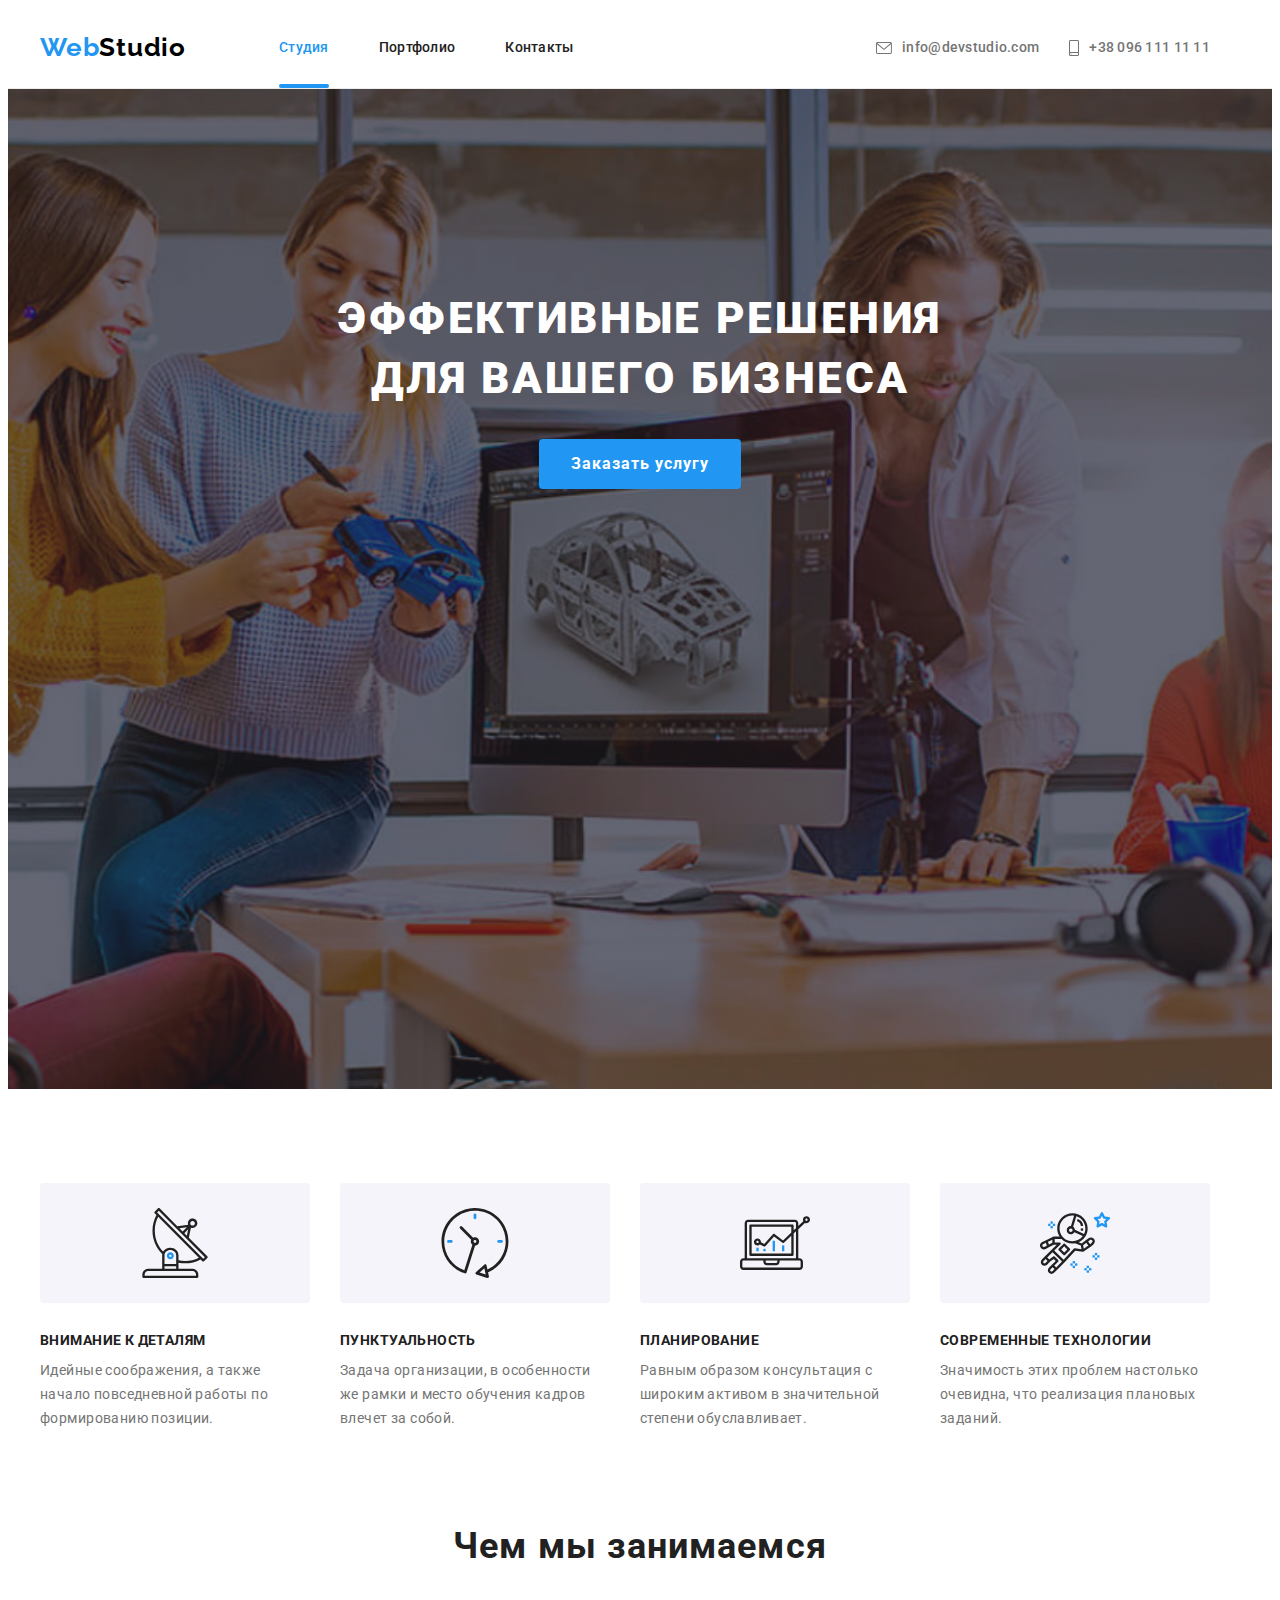
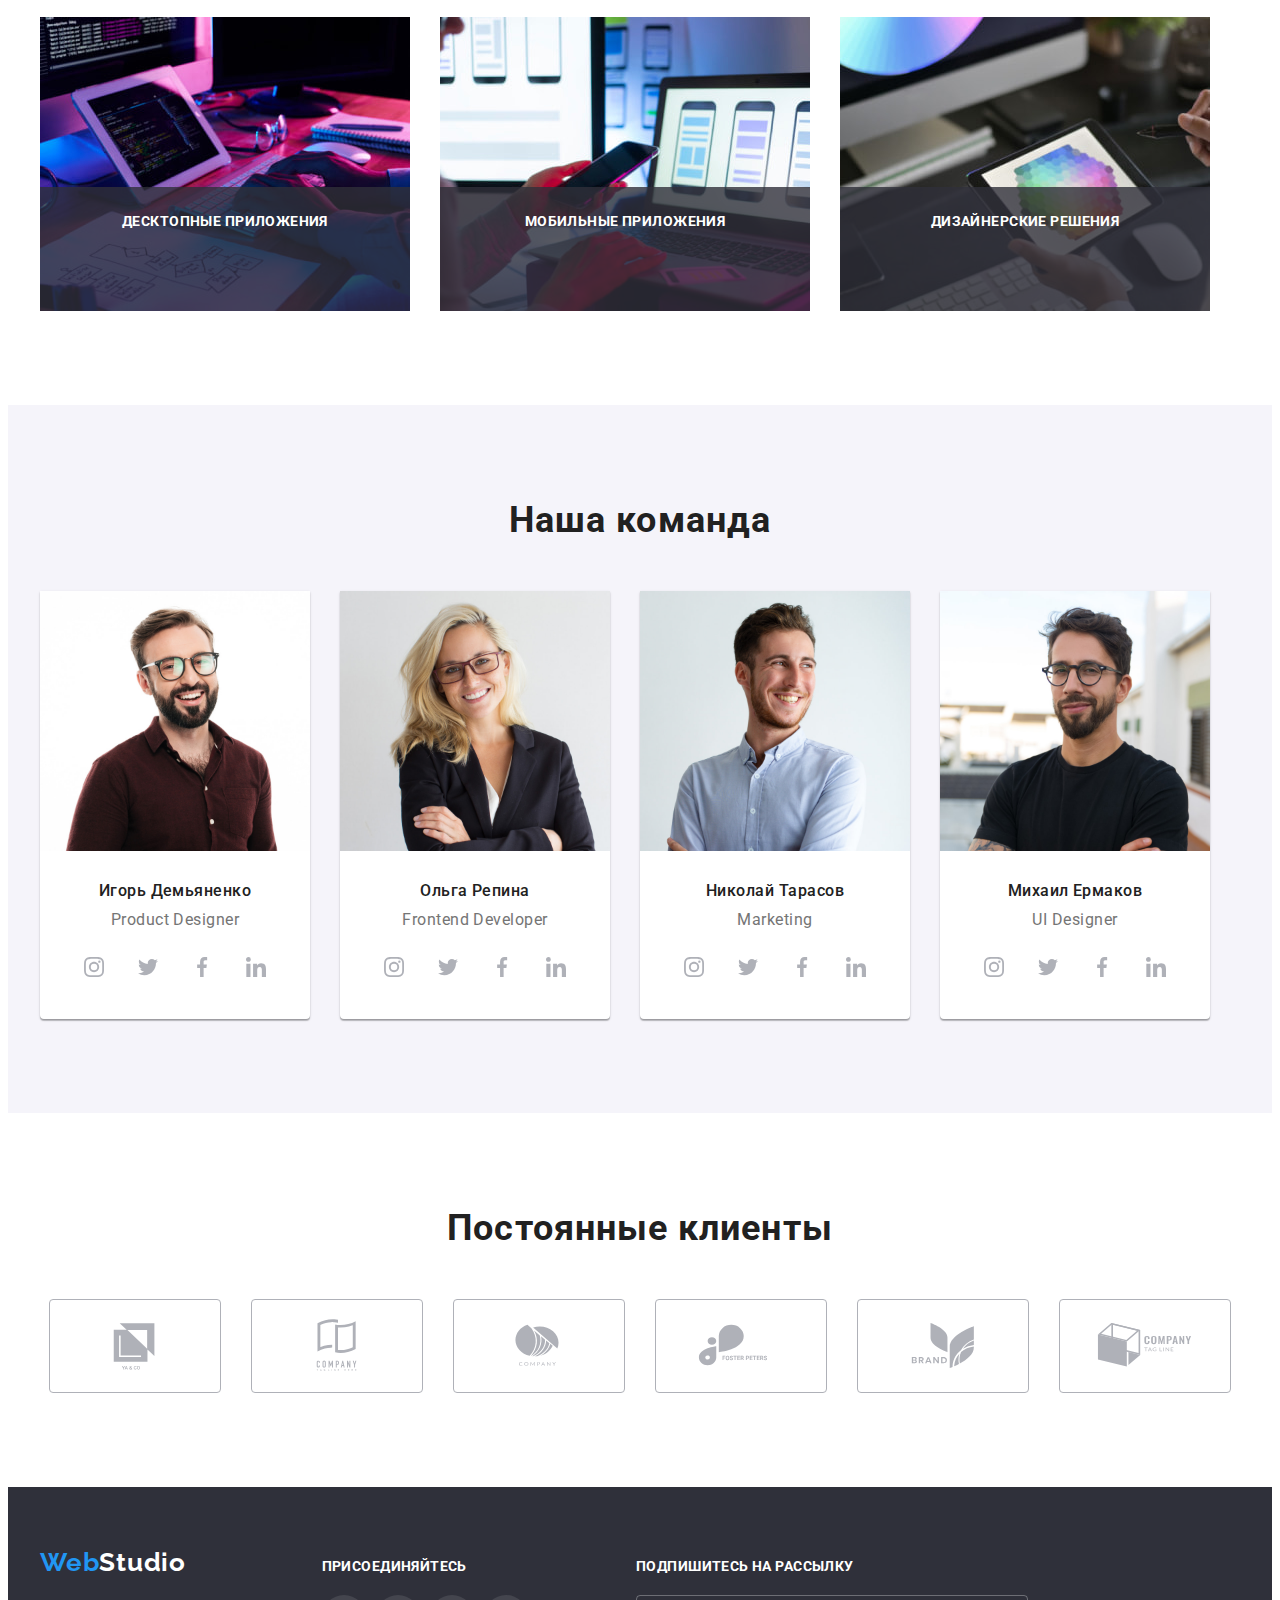
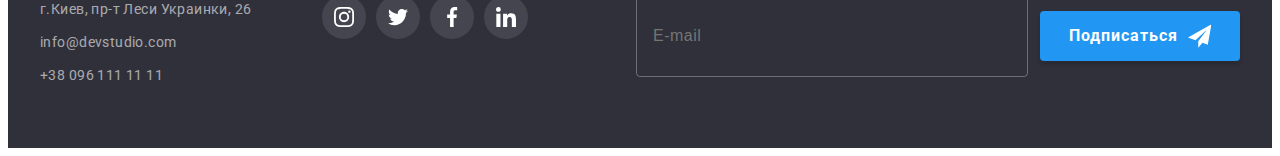
==== commit a56a8f7f: "Renaming Головної сторінки по БЕМ" ====
--- a/index.html
+++ b/index.html
@@ -26,38 +26,38 @@
   <body>
     <!--Шапка сайта-->
     <header class="header">
-      <div class="container header-container">
+      <div class="container header__container">
         <!--Логотип компании-->
         <a class="logo link" href="./index.html" aria-label="Логотип сайта" lang="en"
-          >Web<span class="header-studio">Studio</span></a
+          >Web<span class="logo__header">Studio</span></a
         >
         <!--Навигация сайта-->
         <nav class="navigation">
-          <ul class="list navigation-list">
-            <li class="navigation-item">
-              <a class="link navigation-link current" href="./index.html">Студия</a>
-            </li>
-            <li class="navigation-item">
-              <a class="link navigation-link" href="./portfolio.html">Портфолио</a>
-            </li>
-            <li class="navigation-item">
-              <a class="link navigation-link" href="#contacts">Контакты</a>
+          <ul class="list navigation__list">
+            <li class="navigation__item">
+              <a class="link navigation__link current" href="./index.html">Студия</a>
+            </li>
+            <li class="navigation__item">
+              <a class="link navigation__link" href="./portfolio.html">Портфолио</a>
+            </li>
+            <li class="navigation__item">
+              <a class="link navigation__link" href="#contacts">Контакты</a>
             </li>
           </ul>
         </nav>
         <!--Контактные данные-->
-        <ul class="list contacts-list">
-          <li class="contacts-item">
-            <a class="link contacts-link" href="mailto:info@devstudio.com">
-              <svg class="contacts-icon" width="16px" height="12px">
+        <ul class="list contacts__list">
+          <li class="contacts__item">
+            <a class="link contacts__link" href="mailto:info@devstudio.com">
+              <svg class="contacts__icon" width="16px" height="12px">
                 <use href="./images/sprite.svg#mail"></use>
               </svg>
               info@devstudio.com</a
             >
           </li>
-          <li class="contacts-item">
-            <a class="link contacts-link" href="tel:+380961111111">
-              <svg class="contacts-icon" width="10px" height="16px">
+          <li class="contacts__item">
+            <a class="link contacts__link" href="tel:+380961111111">
+              <svg class="contacts__icon" width="10px" height="16px">
                 <use href="./images/sprite.svg#smartphone"></use>
               </svg>
               +38 096 111 11 11</a
@@ -71,56 +71,56 @@
       <!--Герой-->
       <section class="hero">
         <div class="container">
-          <h1 class="main-title">Эффективные решения для вашего бизнеса</h1>
-          <button class="btn hero-btn" type="button" data-modal-open>Заказать услугу</button>
+          <h1 class="hero__title">Эффективные решения для вашего бизнеса</h1>
+          <button class="btn hero__btn" type="button" data-modal-open>Заказать услугу</button>
         </div>
       </section>
       <!--Преимущества студии-->
       <section class="advantages section">
         <div class="container">
           <h2 class="visually-hidden">Преимущества студии</h2>
-          <ul class="list advantages-list">
-            <li class="advantages-item">
-              <div class="advantages-frame">
-                <svg class="advantages-icon">
+          <ul class="list advantages__list">
+            <li class="advantages__item">
+              <div class="advantages__frame">
+                <svg class="advantages__icon">
                   <use href="./images/sprite.svg#antenna"></use>
                 </svg>
               </div>
-              <h3 class="advantages-title">Внимание к деталям</h3>
-              <p class="advantages-description">
+              <h3 class="advantages__title">Внимание к деталям</h3>
+              <p class="advantages__description">
                 Идейные соображения, а также начало повседневной работы по формированию позиции.
               </p>
             </li>
-            <li class="advantages-item">
-              <div class="advantages-frame">
-                <svg class="advantages-icon">
+            <li class="advantages__item">
+              <div class="advantages__frame">
+                <svg class="advantages__icon">
                   <use href="./images/sprite.svg#clock"></use>
                 </svg>
               </div>
-              <h3 class="advantages-title">Пунктуальность</h3>
-              <p class="advantages-description">
+              <h3 class="advantages__title">Пунктуальность</h3>
+              <p class="advantages__description">
                 Задача организации, в особенности же рамки и место обучения кадров влечет за собой.
               </p>
             </li>
-            <li class="advantages-item">
-              <div class="advantages-frame">
-                <svg class="advantages-icon">
+            <li class="advantages__item">
+              <div class="advantages__frame">
+                <svg class="advantages__icon">
                   <use href="./images/sprite.svg#diagram"></use>
                 </svg>
               </div>
-              <h3 class="advantages-title">Планирование</h3>
-              <p class="advantages-description">
+              <h3 class="advantages__title">Планирование</h3>
+              <p class="advantages__description">
                 Равным образом консультация с широким активом в значительной степени обуславливает.
               </p>
             </li>
-            <li class="advantages-item">
-              <div class="advantages-frame">
-                <svg class="advantages-icon">
+            <li class="advantages__item">
+              <div class="advantages__frame">
+                <svg class="advantages__icon">
                   <use href="./images/sprite.svg#astronaut"></use>
                 </svg>
               </div>
-              <h3 class="advantages-title">Современные технологии</h3>
-              <p class="advantages-description">
+              <h3 class="advantages__title">Современные технологии</h3>
+              <p class="advantages__description">
                 Значимость этих проблем настолько очевидна, что реализация плановых заданий.
               </p>
             </li>
@@ -130,37 +130,37 @@
       <!--Веб-разработка для разных гаджетов-->
       <section class="direction section">
         <div class="container">
-          <h2 class="direction-title">Чем мы занимаемся</h2>
-          <ul class="list direction-list">
-            <li class="direction-item">
+          <h2 class="direction__title">Чем мы занимаемся</h2>
+          <ul class="list direction__list">
+            <li class="direction__item">
               <img
-                class="direction-img"
+                class="direction__img"
                 src="./images/main/desktop.jpg"
                 alt="Веб-сайт для рабочего стола"
                 width="370"
                 height="294"
               />
-              <p class="direction-description">Десктопные приложения</p>
-            </li>
-            <li class="direction-item">
+              <p class="direction__description">Десктопные приложения</p>
+            </li>
+            <li class="direction__item">
               <img
-                class="direction-img"
+                class="direction__img"
                 src="./images/main/phone.jpg"
                 alt="Веб-сайт для мобильного телефона"
                 width="370"
                 height="294"
               />
-              <p class="direction-description">Мобильные приложения</p>
-            </li>
-            <li class="direction-item">
+              <p class="direction__description">Мобильные приложения</p>
+            </li>
+            <li class="direction__item">
               <img
-                class="direction-img"
+                class="direction__img"
                 src="./images/main/tablet.jpg"
                 alt="Веб-сайт для планшета"
                 width="370"
                 height="294"
               />
-              <p class="direction-description">Дизайнерские решения</p>
+              <p class="direction__description">Дизайнерские решения</p>
             </li>
           </ul>
         </div>
@@ -168,68 +168,68 @@
       <!--Команда-->
       <section class="team section">
         <div class="container">
-          <h2 class="team-title">Наша команда</h2>
-          <ul class="list team-list">
-            <li class="team-item">
+          <h2 class="team__title">Наша команда</h2>
+          <ul class="list team__list">
+            <li class="team__item">
               <img
-                class="team-img"
+                class="team__img"
                 src="./images/team/Igor.jpg"
                 alt="портрет Игоря Демьяненко"
                 width="270"
                 height="260"
               />
-              <div class="photo-description">
-                <h3 class="photo-title">Игорь Демьяненко</h3>
-                <p class="position">Product Designer</p>
-                <ul class="social-list list">
-                  <li class="social-items">
-                    <a
-                      class="social-link link"
+              <div class="team-photo__description">
+                <h3 class="team-photo__title">Игорь Демьяненко</h3>
+                <p class="team-photo__position">Product Designer</p>
+                <ul class="social__list list">
+                  <li class="social__items">
+                    <a
+                      class="social__link link"
                       href=""
                       target="_blank"
                       rel="noopener noreferrer"
                       aria-label="иконка Instagram"
                     >
-                      <svg class="socials-icon" width="20" height="20">
+                      <svg class="socials__icon" width="20" height="20">
                         <use href="./images/sprite.svg#instagram"></use>
                       </svg>
                     </a>
                   </li>
-                  <li class="social-items">
-                    <a
-                      class="social-link link"
+                  <li class="social__items">
+                    <a
+                      class="social__link link"
                       href=""
                       target="_blank"
                       rel="noopener noreferrer"
                       aria-label="иконка Twitter"
                     >
-                      <svg class="socials-icon" width="20" height="20">
+                      <svg class="socials__icon" width="20" height="20">
                         <use href="./images/sprite.svg#twitter"></use>
                       </svg>
                     </a>
                   </li>
-                  <li class="social-items">
-                    <a
-                      class="social-link link"
+                  <li class="social__items">
+                    <a
+                      class="social__link link"
                       href=""
                       target="_blank"
                       rel="noopener noreferrer"
                       aria-label="иконка Facebook"
                     >
-                      <svg class="socials-icon" width="20" height="20">
+                      <svg class="socials__icon" width="20" height="20">
                         <use href="./images/sprite.svg#facebook"></use>
                       </svg>
                     </a>
                   </li>
-                  <li class="social-items">
-                    <a
-                      class="social-link link"
+                  <li class="social__items">
+                    <a
+                      class="social__link link"
                       href=""
                       target="_blank"
                       rel="noopener noreferrer"
                       aria-label="иконка Linkedin"
                     >
-                      <svg class="socials-icon" width="20" height="20">
+                      <svg class="socials__icon" width="20" height="20">
                         <use href="./images/sprite.svg#linkedin"></use>
                       </svg>
                     </a>
@@ -237,66 +237,66 @@
                 </ul>
               </div>
             </li>
-            <li class="team-item">
+            <li class="team__item">
               <img
-                class="team-img"
+                class="team__img"
                 src="./images/team/Olga.jpg"
                 alt="портрет Ольги Репиной"
                 width="270"
                 height="260"
               />
-              <div class="photo-description">
-                <h3 class="photo-title">Ольга Репина</h3>
-                <p class="position">Frontend Developer</p>
-                <ul class="social-list list">
-                  <li class="social-items">
-                    <a
-                      class="social-link link"
+              <div class="team-photo__description">
+                <h3 class="team-photo__title">Ольга Репина</h3>
+                <p class="team-photo__position">Frontend Developer</p>
+                <ul class="social__list list">
+                  <li class="social__items">
+                    <a
+                      class="social__link link"
                       href=""
                       target="_blank"
                       rel="noopener noreferrer"
                       aria-label="иконка Instagram"
                     >
-                      <svg class="socials-icon" width="20" height="20">
+                      <svg class="socials__icon" width="20" height="20">
                         <use href="./images/sprite.svg#instagram"></use>
                       </svg>
                     </a>
                   </li>
-                  <li class="social-items">
-                    <a
-                      class="social-link link"
+                  <li class="social__items">
+                    <a
+                      class="social__link link"
                       href=""
                       target="_blank"
                       rel="noopener noreferrer"
                       aria-label="иконка Twitter"
                     >
-                      <svg class="socials-icon" width="20" height="20">
+                      <svg class="socials__icon" width="20" height="20">
                         <use href="./images/sprite.svg#twitter"></use>
                       </svg>
                     </a>
                   </li>
-                  <li class="social-items">
-                    <a
-                      class="social-link link"
+                  <li class="social__items">
+                    <a
+                      class="social__link link"
                       href=""
                       target="_blank"
                       rel="noopener noreferrer"
                       aria-label="иконка Facebook"
                     >
-                      <svg class="socials-icon" width="20" height="20">
+                      <svg class="socials__icon" width="20" height="20">
                         <use href="./images/sprite.svg#facebook"></use>
                       </svg>
                     </a>
                   </li>
-                  <li class="social-items">
-                    <a
-                      class="social-link link"
+                  <li class="social__items">
+                    <a
+                      class="social__link link"
                       href=""
                       target="_blank"
                       rel="noopener noreferrer"
                       aria-label="иконка Linkedin"
                     >
-                      <svg class="socials-icon" width="20" height="20">
+                      <svg class="socials__icon" width="20" height="20">
                         <use href="./images/sprite.svg#linkedin"></use>
                       </svg>
                     </a>
@@ -304,66 +304,66 @@
                 </ul>
               </div>
             </li>
-            <li class="team-item">
+            <li class="team__item">
               <img
-                class="team-img"
+                class="team__img"
                 src="./images/team/Nikolay.jpg"
                 alt="портрет Николая Тарасова"
                 width="270"
                 height="260"
               />
-              <div class="photo-description">
-                <h3 class="photo-title">Николай Тарасов</h3>
-                <p class="position">Marketing</p>
-                <ul class="social-list list">
-                  <li class="social-items">
-                    <a
-                      class="social-link link"
+              <div class="team-photo__description">
+                <h3 class="team-photo__title">Николай Тарасов</h3>
+                <p class="team-photo__position">Marketing</p>
+                <ul class="social__list list">
+                  <li class="social__items">
+                    <a
+                      class="social__link link"
                       href=""
                       target="_blank"
                       rel="noopener noreferrer"
                       aria-label="иконка Instagram"
                     >
-                      <svg class="socials-icon" width="20" height="20">
+                      <svg class="socials__icon" width="20" height="20">
                         <use href="./images/sprite.svg#instagram"></use>
                       </svg>
                     </a>
                   </li>
-                  <li class="social-items">
-                    <a
-                      class="social-link link"
+                  <li class="social__items">
+                    <a
+                      class="social__link link"
                       href=""
                       target="_blank"
                       rel="noopener noreferrer"
                       aria-label="иконка Twitter"
                     >
-                      <svg class="socials-icon" width="20" height="20">
+                      <svg class="socials__icon" width="20" height="20">
                         <use href="./images/sprite.svg#twitter"></use>
                       </svg>
                     </a>
                   </li>
-                  <li class="social-items">
-                    <a
-                      class="social-link link"
+                  <li class="social__items">
+                    <a
+                      class="social__link link"
                       href=""
                       target="_blank"
                       rel="noopener noreferrer"
                       aria-label="иконка Facebook"
                     >
-                      <svg class="socials-icon" width="20" height="20">
+                      <svg class="socials__icon" width="20" height="20">
                         <use href="./images/sprite.svg#facebook"></use>
                       </svg>
                     </a>
                   </li>
-                  <li class="social-items">
-                    <a
-                      class="social-link link"
+                  <li class="social__items">
+                    <a
+                      class="social__link link"
                       href=""
                       target="_blank"
                       rel="noopener noreferrer"
                       aria-label="иконка Linkedin"
                     >
-                      <svg class="socials-icon" width="20" height="20">
+                      <svg class="socials__icon" width="20" height="20">
                         <use href="./images/sprite.svg#linkedin"></use>
                       </svg>
                     </a>
@@ -371,66 +371,66 @@
                 </ul>
               </div>
             </li>
-            <li class="team-item">
+            <li class="team__item">
               <img
-                class="team-img"
+                class="team__img"
                 src="./images/team/Michail.jpg"
                 alt="портрет Михаила Ермакова"
                 width="270"
                 height="260"
               />
-              <div class="photo-description">
-                <h3 class="photo-title">Михаил Ермаков</h3>
-                <p class="position">UI Designer</p>
-                <ul class="social-list list">
-                  <li class="social-items">
-                    <a
-                      class="social-link link"
+              <div class="team-photo__description">
+                <h3 class="team-photo__title">Михаил Ермаков</h3>
+                <p class="team-photo__position">UI Designer</p>
+                <ul class="social__list list">
+                  <li class="social__items">
+                    <a
+                      class="social__link link"
                       href=""
                       target="_blank"
                       rel="noopener noreferrer"
                       aria-label="иконка Instagram"
                     >
-                      <svg class="socials-icon" width="20" height="20">
+                      <svg class="socials__icon" width="20" height="20">
                         <use href="./images/sprite.svg#instagram"></use>
                       </svg>
                     </a>
                   </li>
-                  <li class="social-items">
-                    <a
-                      class="social-link link"
+                  <li class="social__items">
+                    <a
+                      class="social__link link"
                       href=""
                       target="_blank"
                       rel="noopener noreferrer"
                       aria-label="иконка Twitter"
                     >
-                      <svg class="socials-icon" width="20" height="20">
+                      <svg class="socials__icon" width="20" height="20">
                         <use href="./images/sprite.svg#twitter"></use>
                       </svg>
                     </a>
                   </li>
-                  <li class="social-items">
-                    <a
-                      class="social-link link"
+                  <li class="social__items">
+                    <a
+                      class="social__link link"
                       href=""
                       target="_blank"
                       rel="noopener noreferrer"
                       aria-label="иконка Facebook"
                     >
-                      <svg class="socials-icon" width="20" height="20">
+                      <svg class="socials__icon" width="20" height="20">
                         <use href="./images/sprite.svg#facebook"></use>
                       </svg>
                     </a>
                   </li>
-                  <li class="social-items">
-                    <a
-                      class="social-link link"
+                  <li class="social__items">
+                    <a
+                      class="social__link link"
                       href=""
                       target="_blank"
                       rel="noopener noreferrer"
                       aria-label="иконка Linkedin"
                     >
-                      <svg class="socials-icon" width="20" height="20">
+                      <svg class="socials__icon" width="20" height="20">
                         <use href="./images/sprite.svg#linkedin"></use>
                       </svg>
                     </a>
@@ -442,48 +442,48 @@
         </div>
       </section>
       <!-- Постоянные клиенты -->
-      <section class="section clients">
+      <section class="clients section">
         <div class="container">
-          <h2 class="clients-title">Постоянные клиенты</h2>
-          <ul class="clients-list list">
-            <li class="clients-item">
-              <a href="" class="clients-link" aria-label="логотип YA&CO">
-                <svg class="clients-icon">
+          <h2 class="clients__title">Постоянные клиенты</h2>
+          <ul class="clients__list list">
+            <li class="clients__item">
+              <a href="" class="clients__link" aria-label="логотип YA&CO">
+                <svg class="clients__icon">
                   <use href="./images/sprite.svg#ya-co"></use>
                 </svg>
               </a>
             </li>
-            <li class="clients-item">
-              <a href="" class="clients-link" aria-label="логотип TagLine Here Company">
-                <svg class="clients-icon">
+            <li class="clients__item">
+              <a href="" class="clients__link" aria-label="логотип TagLine Here Company">
+                <svg class="clients__icon">
                   <use href="./images/sprite.svg#company-tag-here"></use>
                 </svg>
               </a>
             </li>
-            <li class="clients-item">
-              <a href="" class="clients-link" aria-label="логотип Company">
-                <svg class="clients-icon">
+            <li class="clients__item">
+              <a href="" class="clients__link" aria-label="логотип Company">
+                <svg class="clients__icon">
                   <use href="./images/sprite.svg#company"></use>
                 </svg>
               </a>
             </li>
-            <li class="clients-item">
-              <a href="" class="clients-link" aria-label="логотип Foster Peters">
-                <svg class="clients-icon">
+            <li class="clients__item">
+              <a href="" class="clients__link" aria-label="логотип Foster Peters">
+                <svg class="clients__icon">
                   <use href="./images/sprite.svg#foster-peters"></use>
                 </svg>
               </a>
             </li>
-            <li class="clients-item">
-              <a href="" class="clients-link" aria-label="логотип Brand">
-                <svg class="clients-icon">
+            <li class="clients__item">
+              <a href="" class="clients__link" aria-label="логотип Brand">
+                <svg class="clients__icon">
                   <use href="./images/sprite.svg#brand"></use>
                 </svg>
               </a>
             </li>
-            <li class="clients-item">
-              <a href="" class="clients-link" aria-label="логотип Company TagLine">
-                <svg class="clients-icon">
+            <li class="clients__item">
+              <a href="" class="clients__link" aria-label="логотип Company TagLine">
+                <svg class="clients__icon">
                   <use href="./images/sprite.svg#company-tag-line"></use>
                 </svg>
               </a>
@@ -494,83 +494,85 @@
     </main>
     <!--Подвал сайта-->
     <footer class="footer">
-      <div class="container footer-container">
-        <div class="logo-address">
+      <div class="container footer__container">
+        <div class="address">
           <!--Логотип-->
-          <a class="logo-footer logo link" href="./index.html" aria-label="Логотип сайта" lang="en"
-            >Web<span class="footer-studio">Studio</span></a
+          <a class="logo logo--footer link" href="./index.html" aria-label="Логотип сайта" lang="en"
+            >Web<span class="logo__footer">Studio</span></a
           >
           <!--Адреc и Контактные данные-->
           <address id="contacts">
-            <ul class="list footer-list">
-              <li class="footer-item">
+            <ul class="address__list list">
+              <li class="address__item">
                 <a
-                  class="link address-link"
+                  class="address__link link"
                   href="https://www.google.com.ua/maps/place/%D0%B1%D1%83%D0%BB.+%D0%9B%D0%B5%D1%81%D0%B8+%D0%A3%D0%BA%D1%80%D0%B0%D0%B8%D0%BD%D0%BA%D0%B8,+26,+%D0%9A%D0%B8%D0%B5%D0%B2,+02000/@50.4265807,30.5361971,17z/data=!3m1!4b1!4m5!3m4!1s0x40d4cf0e033ecbe9:0x57a4dffefec77da0!8m2!3d50.4265807!4d30.5383858?hl=ru"
                   >г.Киев, пр-т Леси Украинки, 26</a
                 >
               </li>
-              <li class="footer-item">
-                <a class="link footer-link" href="mailto:info@devstudio.com">info@devstudio.com</a>
+              <li class="address__item">
+                <a class="address__link link" href="mailto:info@devstudio.com"
+                  >info@devstudio.com</a
+                >
               </li>
-              <li class="footer-item">
-                <a class="link footer-link" href="tel:+380961111111">+38 096 111 11 11</a>
+              <li class="address__item">
+                <a class="address__link link" href="tel:+380961111111">+38 096 111 11 11</a>
               </li>
             </ul>
           </address>
         </div>
         <!-- Присоединяйтесь -->
         <div class="join-us">
-          <p class="footer-title">присоединяйтесь</p>
-          <ul class="social-list list">
-            <li class="social-items">
+          <p class="join-us__title">присоединяйтесь</p>
+          <ul class="social__list list">
+            <li class="social__items">
               <a
-                class="social-link link social-link-join"
+                class="link social__link social__link--join-us"
                 href=""
                 target="_blank"
                 rel="noopener noreferrer"
                 aria-label="иконка Instagram"
               >
-                <svg class="socials-icon" width="20" height="20">
+                <svg class="socials__icon" width="20" height="20">
                   <use href="./images/sprite.svg#instagram"></use>
                 </svg>
               </a>
             </li>
-            <li class="social-items">
+            <li class="social__items">
               <a
-                class="social-link link social-link-join"
+                class="link social__link social__link--join-us"
                 href=""
                 target="_blank"
                 rel="noopener noreferrer"
                 aria-label="иконка Twitter"
               >
-                <svg class="socials-icon" width="20" height="20">
+                <svg class="socials__icon" width="20" height="20">
                   <use href="./images/sprite.svg#twitter"></use>
                 </svg>
               </a>
             </li>
-            <li class="social-items">
+            <li class="social__items">
               <a
-                class="social-link link social-link-join"
+                class="link social__link social__link--join-us"
                 href=""
                 target="_blank"
                 rel="noopener noreferrer"
                 aria-label="иконка Facebook"
               >
-                <svg class="socials-icon" width="20" height="20">
+                <svg class="socials__icon" width="20" height="20">
                   <use href="./images/sprite.svg#facebook"></use>
                 </svg>
               </a>
             </li>
-            <li class="social-items">
+            <li class="social__items">
               <a
-                class="social-link link social-link-join"
+                class="link social__link social__link--join-us"
                 href=""
                 target="_blank"
                 rel="noopener noreferrer"
                 aria-label="иконка Linkedin"
               >
-                <svg class="socials-icon" width="20" height="20">
+                <svg class="socials__icon" width="20" height="20">
                   <use href="./images/sprite.svg#linkedin"></use>
                 </svg>
               </a>
@@ -579,19 +581,19 @@
         </div>
         <!-- Подпишитесь на рассылку -->
         <div class="subscribe">
-          <b class="subscribe-title">Подпишитесь на рассылку</b>
-          <form class="subscribe-form">
-            <label class="subscribe-label-hidden" for="subscribe-email">
+          <b class="subscribe__title">Подпишитесь на рассылку</b>
+          <form class="subscribe__form">
+            <label class="subscribe__label-hidden" for="subscribe-email">
               <input
-                class="subscribe-email"
+                class="subscribe__email"
                 name="subscribe-email"
                 type="email"
                 id="subscribe-email"
                 placeholder="E-mail"
             /></label>
-            <button class="btn subscribe-btn" type="submit">
-              <span class="subscribe-btn-title">Подписаться</span
-              ><svg class="subscribe-icon" width="24" height="24">
+            <button class="btn subscribe__btn" type="submit">
+              <span class="subscribe__title-btn">Подписаться</span
+              ><svg class="subscribe__icon" width="24" height="24">
                 <use href="./images/sprite.svg#subscribe-icon"></use>
               </svg>
             </button>
--- a/CSS/styles.css
+++ b/CSS/styles.css
@@ -82,24 +82,6 @@
   box-shadow: 0px 3px 1px rgba(0, 0, 0, 0.1), 0px 1px 2px rgba(0, 0, 0, 0.08),
     0px 2px 2px rgba(0, 0, 0, 0.12);
 }
-.contacts-link:hover,
-.footer-link:hover,
-.address-link:hover,
-.contacts-link:focus,
-.footer-link:focus,
-.address-link:focus,
-.navigation-link:hover,
-.navigation-link:focus {
-  color: var(--accent-cl);
-}
-/* Header */
-.header {
-  border-bottom: 1px solid #ececec;
-}
-.header-container {
-  display: flex;
-  align-items: center;
-}
 .logo {
   font-family: var(--secondary-font);
   font-weight: 700;
@@ -112,22 +94,43 @@
   padding-bottom: 25px;
   margin-right: 93px;
 }
-.header-studio {
+.logo__header {
   color: #000000;
 }
-.navigation-list {
-  align-items: center;
-  display: flex;
-}
-
-.navigation-item {
+.logo__footer {
+  color: var(--secondary-txt-cl);
+}
+.logo--footer {
+  padding-top: 0px;
+  padding-bottom: 20px;
+  margin-right: 0px;
+}
+
+.footer-link:hover,
+.footer-link:focus {
+  color: var(--accent-cl);
+}
+/* Header */
+.header {
+  border-bottom: 1px solid #ececec;
+}
+.header__container {
+  display: flex;
+  align-items: center;
+}
+.navigation__list {
+  align-items: center;
+  display: flex;
+}
+
+.navigation__item {
   margin-right: 50px;
 }
-.navigation-item:last-child,
-.contacts-item:last-child {
+.navigation__item:last-child {
   margin-right: 0px;
 }
-.navigation-link {
+
+.navigation__link {
   font-weight: 500;
   font-size: 14px;
   line-height: 1.14;
@@ -138,10 +141,10 @@
   position: relative;
   transition: color var(--hov-focus);
 }
-.navigation-link.current {
+.navigation__link.current {
   color: var(--accent-cl);
 }
-.navigation-link.current::after {
+.navigation__link.current::after {
   content: '';
   display: block;
   width: 100%;
@@ -152,16 +155,23 @@
   bottom: 0;
   left: 0;
 }
-.contacts-list {
+.navigation__link:hover,
+.navigation__link:focus {
+  color: var(--accent-cl);
+}
+.contacts__list {
   margin-left: auto;
   display: flex;
   align-items: center;
 }
-.contacts-item {
+.contacts__item {
   margin-right: 30px;
   align-items: center;
 }
-.contacts-link {
+.contacts-item:last-child {
+  margin-right: 0px;
+}
+.contacts__link {
   font-weight: 500;
   font-size: 14px;
   line-height: 1.14;
@@ -173,7 +183,11 @@
   align-items: center;
   transition: color var(--hov-focus);
 }
-.contacts-icon {
+.contacts__link:hover,
+.contacts__link:focus {
+  color: var(--accent-cl);
+}
+.contacts__icon {
   fill: currentColor;
   margin-right: 10px;
 }
@@ -192,7 +206,7 @@
   padding-top: 200px;
   padding-bottom: 200px;
 }
-.main-title {
+.hero__title {
   font-weight: 900;
   font-size: 44px;
   line-height: 1.36;
@@ -206,7 +220,7 @@
   margin-right: auto;
   margin-bottom: 30px;
 }
-.hero-btn {
+.hero__btn {
   background-color: var(--accent-cl);
   color: var(--secondary-txt-cl);
   font-weight: 700;
@@ -224,25 +238,25 @@
   margin-right: auto;
   transition: background-color var(--hov-focus);
 }
-.hero-btn:hover,
-.hero-btn:focus {
+.hero__btn:hover,
+.hero__btn:focus {
   background-color: #188ce8;
 }
 /* Преимущества студии */
 .advantages {
   padding-bottom: 0px;
 }
-.advantages-list {
+.advantages__list {
   display: flex;
   align-items: flex-start;
 }
-.advantages-item {
+.advantages__item {
   margin-right: 30px;
 }
-.advantages-item:last-child {
+.advantages__item:last-child {
   margin-right: 0px;
 }
-.advantages-frame {
+.advantages__frame {
   width: 270px;
   height: 120px;
   background-color: #f5f4fa;
@@ -252,11 +266,11 @@
   justify-content: center;
   margin-bottom: 30px;
 }
-.advantages-icon {
+.advantages__icon {
   width: 70px;
   height: 70px;
 }
-.advantages-title {
+.advantages__title {
   font-weight: 700;
   font-size: 14px;
   line-height: 1.14;
@@ -264,7 +278,7 @@
   text-transform: uppercase;
   margin-bottom: 10px;
 }
-.advantages-description {
+.advantages__description {
   font-size: 14px;
   line-height: 1.71;
   letter-spacing: 0.03em;
@@ -273,9 +287,7 @@
   max-height: 75px;
 }
 /* Веб-разработка для разных гаджетов */
-.direction-title,
-.team-title,
-.clients-title {
+.direction__title {
   font-weight: 700;
   font-size: 36px;
   line-height: 1.17;
@@ -283,18 +295,18 @@
   letter-spacing: 0.03em;
   margin-bottom: 50px;
 }
-.direction-list {
-  display: flex;
-  align-items: center;
-}
-.direction-item {
+.direction__list {
+  display: flex;
+  align-items: center;
+}
+.direction__item {
   margin-right: 30px;
   position: relative;
 }
-.direction-item:last-child {
+.direction__item:last-child {
   margin-right: 0px;
 }
-.direction-description {
+.direction__description {
   font-weight: 700;
   font-size: 14px;
   line-height: 1.14;
@@ -315,18 +327,30 @@
 .team {
   background-color: #f5f4fa;
 }
-.team-list {
-  display: flex;
-  align-items: center;
-}
-.team-item {
+.team__title {
+  font-weight: 700;
+  font-size: 36px;
+  line-height: 1.17;
+  text-align: center;
+  letter-spacing: 0.03em;
+  margin-bottom: 50px;
+}
+.team__list {
+  display: flex;
+  align-items: center;
+}
+.team__item {
   background-color: var(--main-bg-cl);
   box-shadow: 0px 1px 3px rgba(0, 0, 0, 0.12), 0px 1px 1px rgba(0, 0, 0, 0.14),
     0px 2px 1px rgba(0, 0, 0, 0.2);
   border-radius: 0px 0px 4px 4px;
   margin-right: 30px;
 }
-.photo-title {
+.team-photo__description {
+  padding-top: 30px;
+  padding-bottom: 30px;
+}
+.team-photo__title {
   font-weight: 500;
   font-size: 16px;
   line-height: 1.19;
@@ -334,7 +358,7 @@
   letter-spacing: 0.03em;
   margin-bottom: 10px;
 }
-.position {
+.team-photo__position {
   font-size: 16px;
   line-height: 1.1875;
   text-align: center;
@@ -342,18 +366,15 @@
   color: #757575;
   margin-bottom: 16px;
 }
-.photo-description {
-  padding-top: 30px;
-  padding-bottom: 30px;
-}
+
 /* Соцсети */
-.social-list {
+.social__list {
   display: flex;
   align-items: center;
   justify-content: center;
   gap: 10px;
 }
-.social-link {
+.social__link {
   width: 44px;
   height: 44px;
   background-color: var(--main-bg-cl);
@@ -364,27 +385,39 @@
   border-radius: 50%;
   transition: background-color var(--hov-focus), color var(--hov-focus);
 }
-.social-link:hover,
-.social-link:focus {
+.social__link:hover,
+.social__link:focus {
   background-color: var(--accent-cl);
   color: var(--secondary-txt-cl);
 }
-.socials-icon {
+.social__link--join-us {
+  background-color: rgba(255, 255, 255, 0.1);
+  color: var(--secondary-txt-cl);
+}
+.socials__icon {
   fill: currentColor;
 }
 /* Постоянные клиенты */
-.clients-list {
-  display: flex;
-  align-items: center;
-  justify-content: center;
-}
-.clients-item {
+.clients__title {
+  font-weight: 700;
+  font-size: 36px;
+  line-height: 1.17;
+  text-align: center;
+  letter-spacing: 0.03em;
+  margin-bottom: 50px;
+}
+.clients__list {
+  display: flex;
+  align-items: center;
+  justify-content: center;
+}
+.clients__item {
   margin-right: 30px;
 }
-.clients-item:last-child {
+.clients__item:last-child {
   margin-right: 0px;
 }
-.clients-link {
+.clients__link {
   width: 170px;
   height: 92px;
   color: #afb1b8;
@@ -395,12 +428,12 @@
   justify-content: center;
   transition: color var(--hov-focus), border-color var(--hov-focus);
 }
-.clients-link:hover,
-.clients-link:focus {
+.clients__link:hover,
+.clients__link:focus {
   color: var(--accent-cl);
   border-color: var(--accent-cl);
 }
-.clients-icon {
+.clients__icon {
   fill: currentColor;
   width: 106px;
   height: 60px;
@@ -411,39 +444,35 @@
   padding-bottom: 60px;
   background-color: var(--secondary-bg-cl);
 }
-.footer-item {
+.footer__container {
+  display: flex;
+  align-items: baseline;
+}
+.address {
+  margin-right: 70px;
+}
+.address__list {
+  font-style: normal;
+}
+.address__item {
   margin-bottom: 9px;
 }
-.footer-item:last-child {
+.address__item:last-child {
   margin-bottom: 0px;
 }
-.footer-studio {
-  color: var(--secondary-txt-cl);
-}
-.address-link {
-  color: var(--secondary-txt-cl);
+.address__link {
+  color: rgba(255, 255, 255, 0.6);
   font-size: 14px;
   line-height: 1.71;
   letter-spacing: 0.03em;
   transition: color var(--hov-focus);
 }
-.footer-link {
-  font-size: 14px;
-  line-height: 1.71;
-  letter-spacing: 0.03em;
-  color: rgba(255, 255, 255, 0.6);
-  transition: color var(--hov-focus);
-}
-.footer-list {
-  font-style: normal;
-}
-.logo-footer {
-  padding-top: 0px;
-  padding-bottom: 20px;
-  margin-right: 0px;
-}
-.footer-title,
-.subscribe-title {
+.address__link:hover,
+.address__link:focus {
+  color: var(--accent-cl);
+}
+
+.join-us__title {
   font-weight: 700;
   font-size: 14px;
   line-height: 1.14;
@@ -452,29 +481,26 @@
   color: var(--secondary-txt-cl);
   margin-bottom: 20px;
 }
-.footer-container {
-  display: flex;
-  align-items: baseline;
-}
-.social-link-join {
-  background-color: rgba(255, 255, 255, 0.1);
-  color: var(--secondary-txt-cl);
-}
-.logo-address {
-  margin-right: 70px;
-}
+
 .subscribe {
   margin-left: auto;
 }
-.subscribe-title {
+.subscribe__title {
   display: block;
-}
-.subscribe-form {
-  display: flex;
-  align-items: center;
-  justify-content: center;
-}
-.subscribe-email {
+  font-weight: 700;
+  font-size: 14px;
+  line-height: 1.14;
+  letter-spacing: 0.03em;
+  text-transform: uppercase;
+  color: var(--secondary-txt-cl);
+  margin-bottom: 20px;
+}
+.subscribe__form {
+  display: flex;
+  align-items: center;
+  justify-content: center;
+}
+.subscribe__email {
   width: 358px;
   height: 50px;
   background-color: transparent;
@@ -489,7 +515,7 @@
   letter-spacing: 0.03em;
   color: rgba(255, 255, 255, 0.6);
 }
-.subscribe-btn {
+.subscribe__btn {
   background-color: var(--accent-cl);
   width: 200px;
   height: 50px;
@@ -500,11 +526,11 @@
   justify-content: center;
   text-align: center;
 }
-.subscribe-btn:hover,
-.subscribe-btn:focus {
+.subscribe__btn:hover,
+.subscribe__btn:focus {
   background-color: #188ce8;
 }
-.subscribe-btn-title {
+.subscribe__title-btn {
   color: var(--secondary-txt-cl);
   font-weight: 700;
   font-size: 16px;
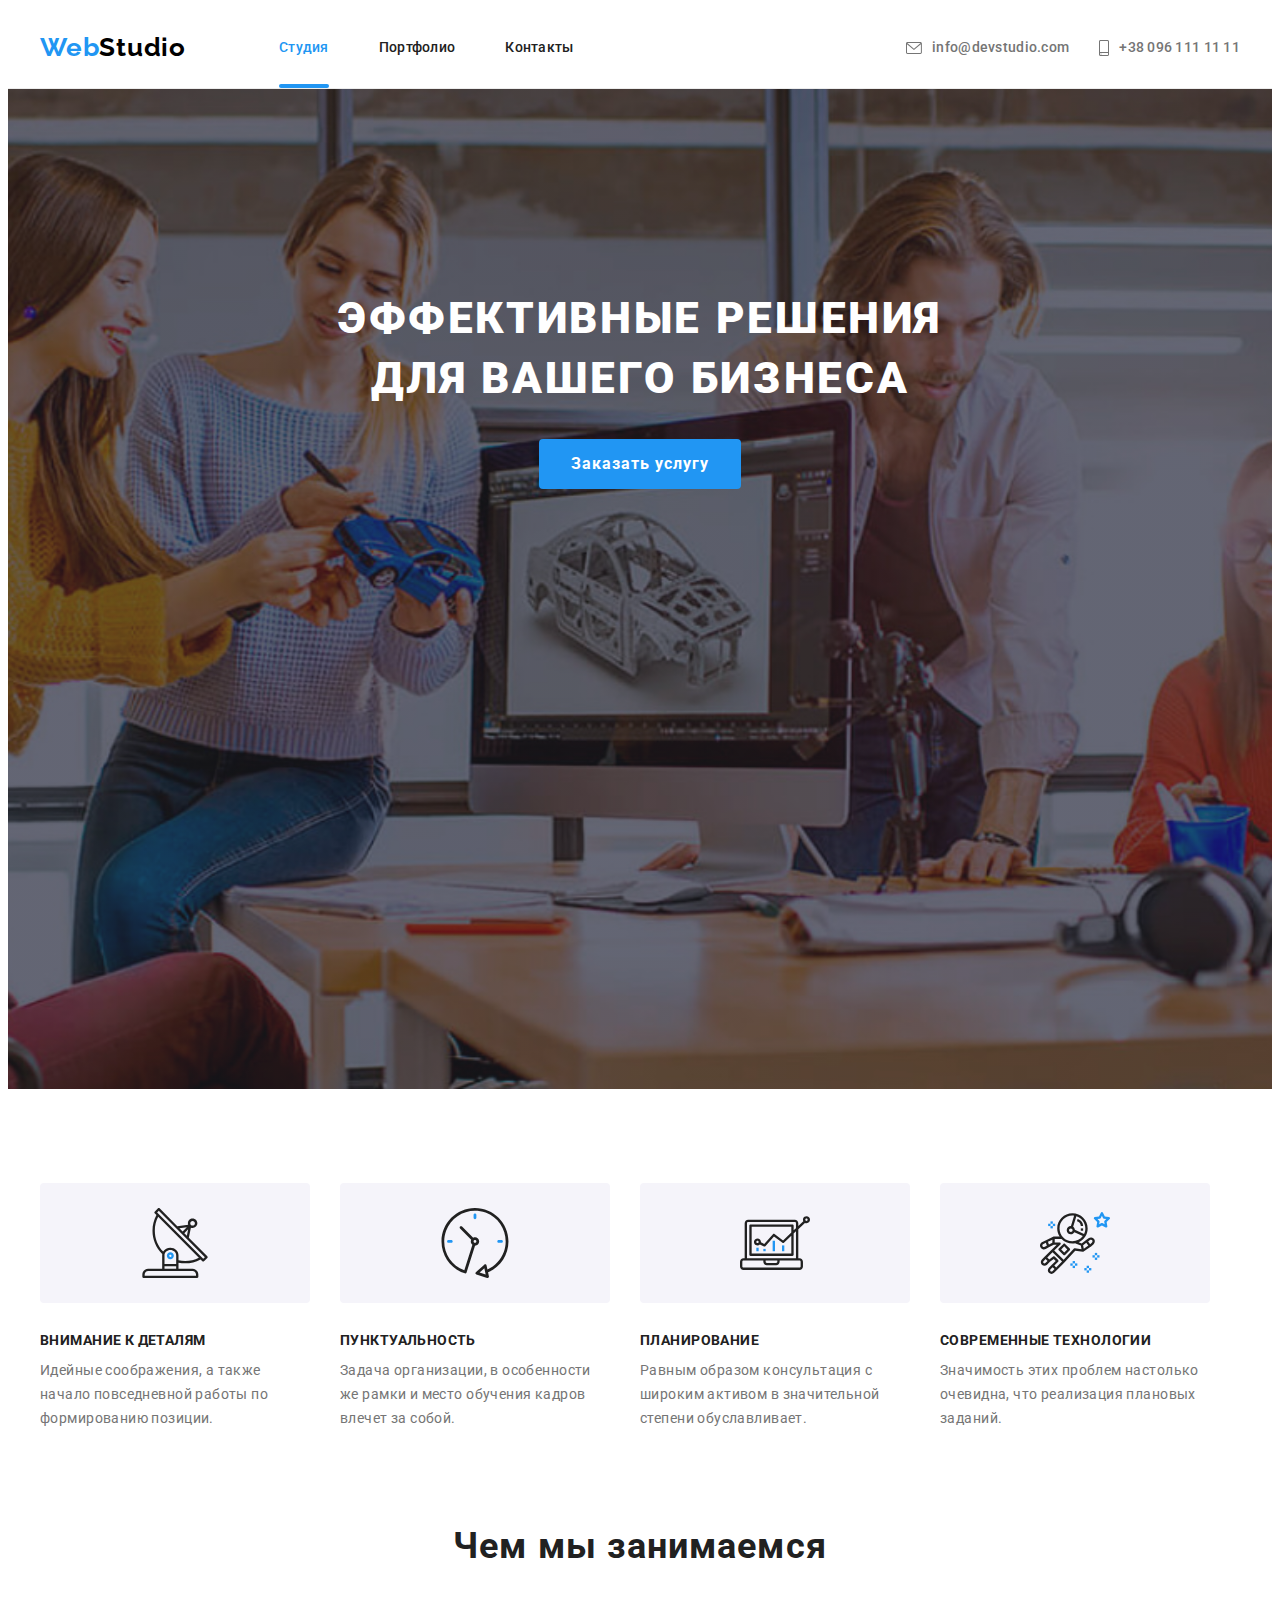
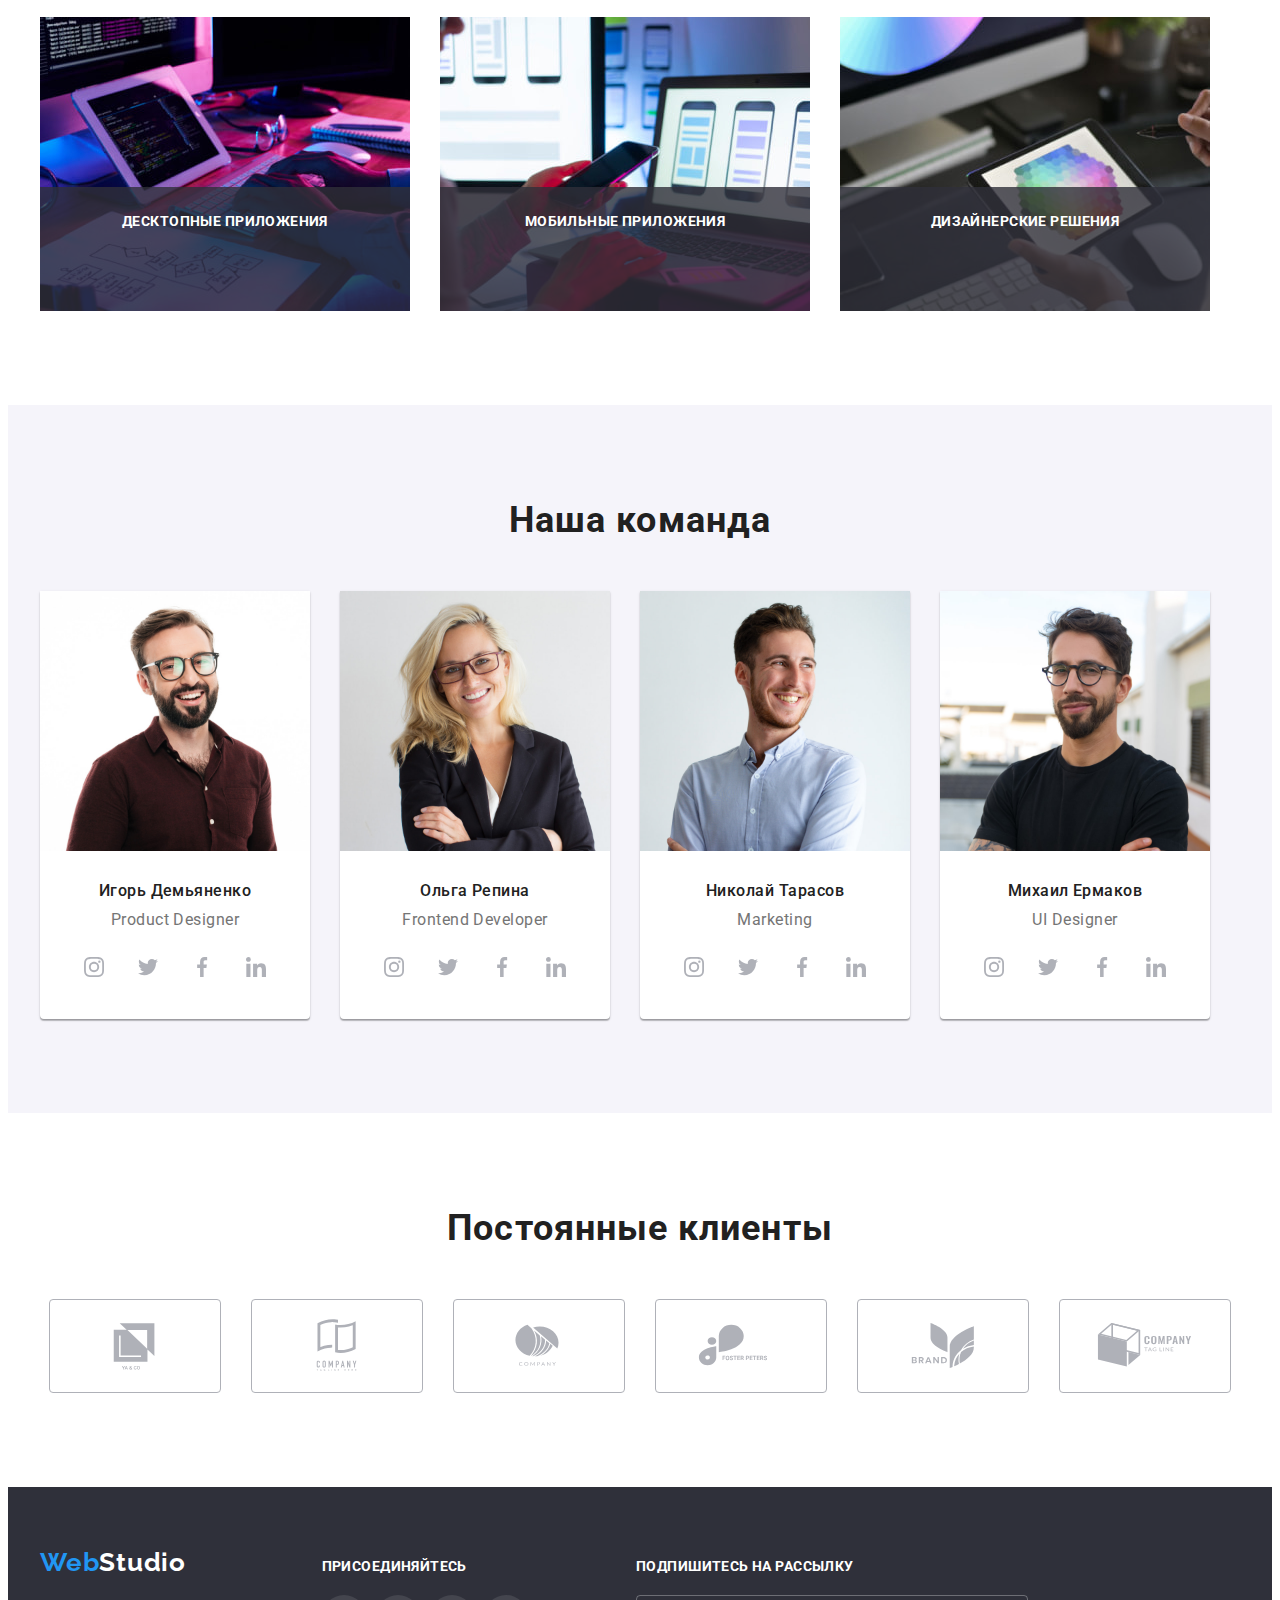
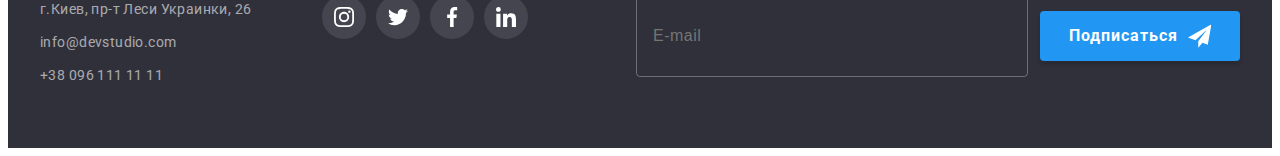
==== commit 1423f3f7: "налаштовано та підключено минифицированный файл стилей" ====
--- a/index.html
+++ b/index.html
@@ -22,6 +22,7 @@
     />
     <!--Пользовательские стили-->
     <link rel="stylesheet" href="./CSS/styles.css" />
+    <link rel="stylesheet" href="./CSS/main.min.css" />
   </head>
   <body>
     <!--Шапка сайта-->
--- a/CSS/styles.css
+++ b/CSS/styles.css
@@ -106,10 +106,6 @@
   margin-right: 0px;
 }
 
-.footer-link:hover,
-.footer-link:focus {
-  color: var(--accent-cl);
-}
 /* Header */
 .header {
   border-bottom: 1px solid #ececec;
@@ -168,7 +164,7 @@
   margin-right: 30px;
   align-items: center;
 }
-.contacts-item:last-child {
+.contacts__item:last-child {
   margin-right: 0px;
 }
 .contacts__link {
@@ -540,11 +536,23 @@
 }
 
 /* PORTFOLIO */
-.gallery .filter-btn.current {
+.gallery .filter__btn.current {
   color: var(--secondary-txt-cl);
   background-color: var(--accent-cl);
 }
-.filter-btn {
+.filter__list {
+  display: flex;
+  align-items: center;
+  justify-content: center;
+  margin-bottom: 50px;
+}
+.filter__item {
+  margin-right: 8px;
+}
+.filter__item:last-child {
+  margin-right: 0px;
+}
+.filter__btn {
   font-weight: 500;
   font-size: 16px;
   line-height: 1.63;
@@ -553,64 +561,39 @@
   background-color: #f5f4fa;
   padding: 6px 22px;
 }
-.filter-list {
-  display: flex;
-  align-items: center;
-  justify-content: center;
-  margin-bottom: 50px;
-}
-.filter-item {
-  margin-right: 8px;
-}
-.filter-item:last-child {
-  margin-right: 0px;
-}
-.projects-list {
+
+.projects__list {
   display: flex;
   flex-wrap: wrap;
 }
-.projects-item {
+.projects__item {
   margin-right: 30px;
   margin-bottom: 30px;
 }
-.projects-item:nth-child(3n) {
+.projects__item:nth-child(3n) {
   margin-right: 0px;
 }
-.projects-item:nth-last-child(-n + 3) {
+.projects__item:nth-last-child(-n + 3) {
   margin-bottom: 0px;
 }
-.project-description {
-  padding: 20px 24px;
-  background: #ffffff;
-  border: 1px solid #eeeeee;
-}
-.project-title {
-  font-weight: 700;
-  font-size: 18px;
-  line-height: 2;
-  letter-spacing: 0.06em;
-}
-.project-type {
-  font-size: 16px;
-  line-height: 1.88;
-  letter-spacing: 0.03em;
-  color: #757575;
-}
-.project-link {
+.project__link {
   display: block;
   transition: box-shadow var(--hov-focus);
 }
-.project-link:hover,
-.project-link:focus {
+.project__link:hover,
+.project__link:focus {
   box-shadow: 1px 4px 6px rgba(0, 0, 0, 0.16), 0px 1px 4px rgba(0, 0, 0, 0.06);
 }
-.project-link:hover .animation-description,
-.project-link:focus .animation-description {
+.project__link:hover .project__description,
+.project__link:focus .project__description {
   transform: translateY(-100%);
   opacity: 1;
 }
-
-.animation-description {
+.project__card {
+  position: relative;
+  overflow: hidden;
+}
+.project__description {
   display: block;
   font-size: 18px;
   line-height: 1.56;
@@ -624,9 +607,23 @@
   transition: transform var(--hov-focus), opacity var(--hov-focus);
   opacity: 0;
 }
-.animation-card {
-  position: relative;
-  overflow: hidden;
+
+.project__exposition {
+  padding: 20px 24px;
+  background: #ffffff;
+  border: 1px solid #eeeeee;
+}
+.project__title {
+  font-weight: 700;
+  font-size: 18px;
+  line-height: 2;
+  letter-spacing: 0.06em;
+}
+.project__type {
+  font-size: 16px;
+  line-height: 1.88;
+  letter-spacing: 0.03em;
+  color: #757575;
 }
 
 /* Модальное окно */
--- a/CSS/main.min.css
+++ b/CSS/main.min.css
@@ -0,0 +1 @@
+/* No CSS *//*# sourceMappingURL=main.min.css.map */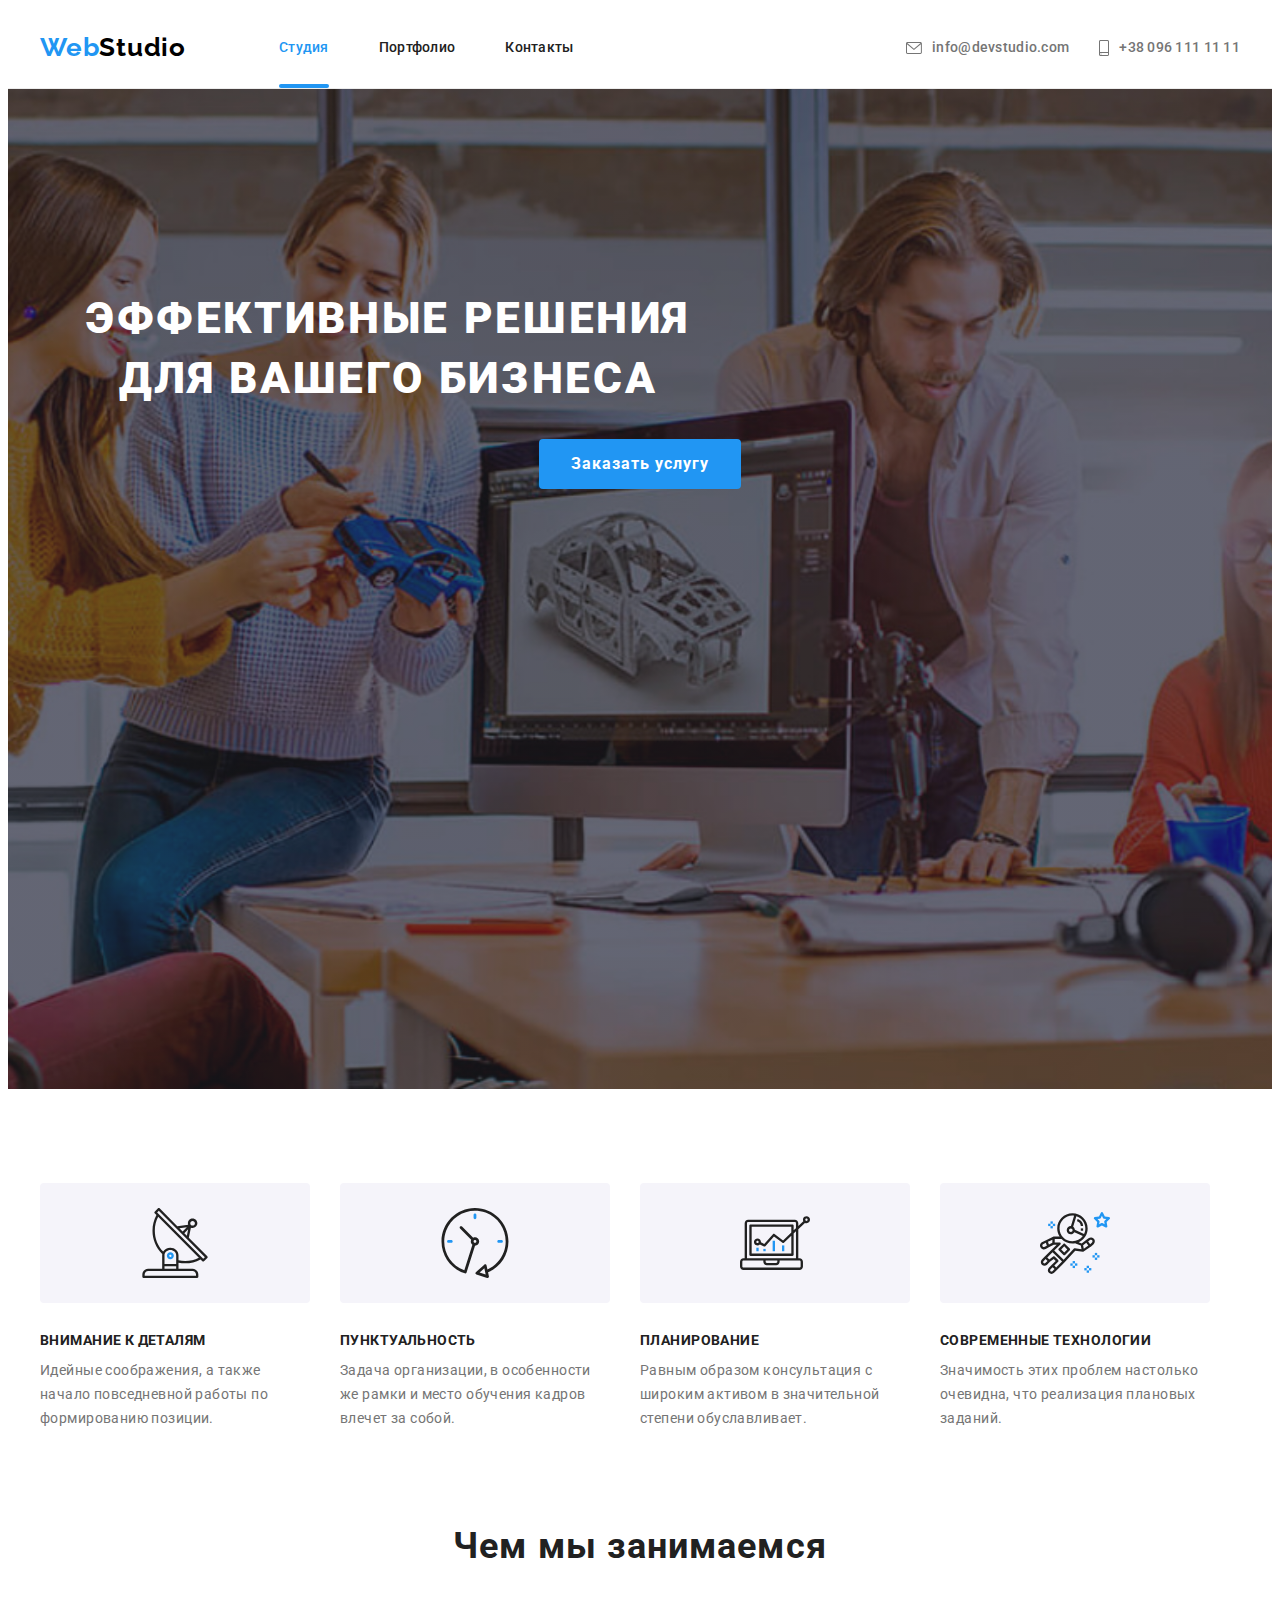
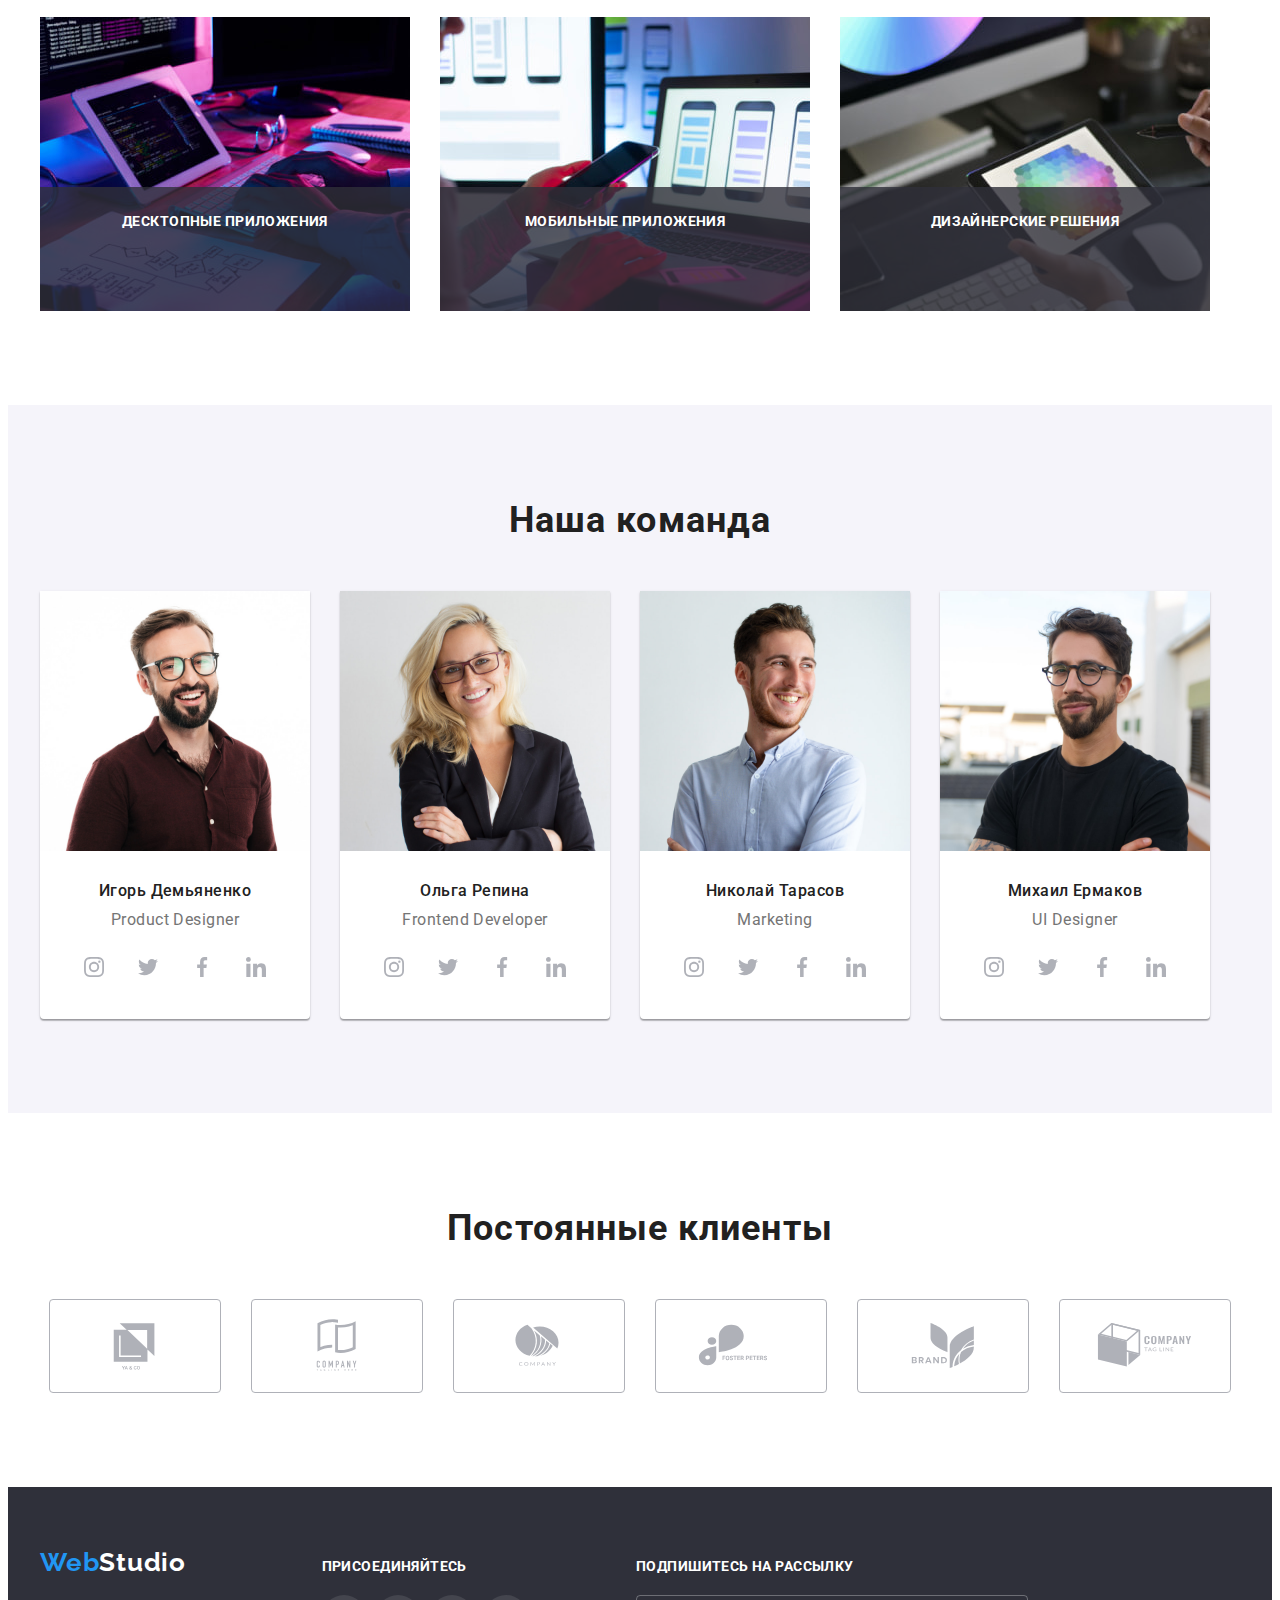
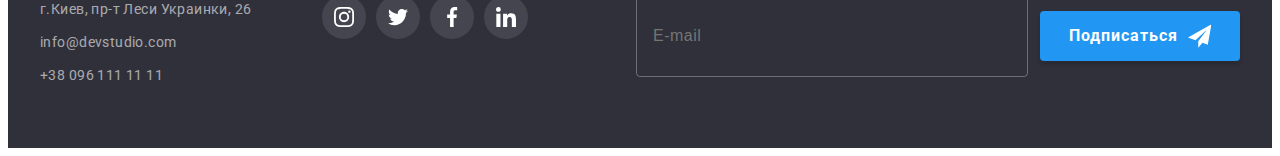
==== commit 68f45c96: "Готовое SASS" ====
--- a/index.html
+++ b/index.html
@@ -179,7 +179,7 @@
                 width="270"
                 height="260"
               />
-              <div class="team-photo__description">
+              <div class="team-photo">
                 <h3 class="team-photo__title">Игорь Демьяненко</h3>
                 <p class="team-photo__position">Product Designer</p>
                 <ul class="social__list list">
@@ -246,7 +246,7 @@
                 width="270"
                 height="260"
               />
-              <div class="team-photo__description">
+              <div class="team-photo">
                 <h3 class="team-photo__title">Ольга Репина</h3>
                 <p class="team-photo__position">Frontend Developer</p>
                 <ul class="social__list list">
@@ -313,7 +313,7 @@
                 width="270"
                 height="260"
               />
-              <div class="team-photo__description">
+              <div class="team-photo">
                 <h3 class="team-photo__title">Николай Тарасов</h3>
                 <p class="team-photo__position">Marketing</p>
                 <ul class="social__list list">
@@ -380,7 +380,7 @@
                 width="270"
                 height="260"
               />
-              <div class="team-photo__description">
+              <div class="team-photo">
                 <h3 class="team-photo__title">Михаил Ермаков</h3>
                 <p class="team-photo__position">UI Designer</p>
                 <ul class="social__list list">
--- a/CSS/main.min.css
+++ b/CSS/main.min.css
@@ -1 +1,2 @@
-/* No CSS *//*# sourceMappingURL=main.min.css.map */+:root{--main-font: 'Roboto', sans-serif;--secondary-font: 'Raleway', sans-serif;--accent-cl: #2196f3;--main-txt-cl: #212121;--secondary-txt-cl: #ffffff;--main-bg-cl: #ffffff;--secondary-bg-cl: #2f303a;--hov-focus: 250ms cubic-bezier(0.4, 0, 0.2, 1)}.visually-hidden{position:absolute;white-space:nowrap;width:1px;height:1px;overflow:hidden;border:0;padding:0;clip:rect(0 0 0 0);-webkit-clip-path:inset(50%);clip-path:inset(50%);margin:-1px}body{font-family:var(--main-font);background-color:var(--main-bg-cl);color:var(--main-txt-cl)}.section{padding-top:94px;padding-bottom:94px}.container{width:1200px;padding-left:15px;padding-right:15px;margin-left:auto;margin-right:auto}h1,h2,h3,h4,h5,h6,p,b{margin:0}img{display:block;max-width:100%;height:auto}.list{list-style:none;padding:0;margin:0}.link{text-decoration:none;color:currentColor}.btn{cursor:pointer;border-style:none;font-family:inherit;color:inherit;border-radius:4px;-webkit-transition:background-color var(--hov-focus),color var(--hov-focus),-webkit-box-shadow var(--hov-focus);transition:background-color var(--hov-focus),color var(--hov-focus),-webkit-box-shadow var(--hov-focus);transition:background-color var(--hov-focus),color var(--hov-focus),box-shadow var(--hov-focus);transition:background-color var(--hov-focus),color var(--hov-focus),box-shadow var(--hov-focus),-webkit-box-shadow var(--hov-focus)}.btn:hover,.btn:focus{color:var(--secondary-txt-cl);background-color:var(--accent-cl);-webkit-box-shadow:0px 3px 1px rgba(0,0,0,0.1),0px 1px 2px rgba(0,0,0,0.08),0px 2px 2px rgba(0,0,0,0.12);box-shadow:0px 3px 1px rgba(0,0,0,0.1),0px 1px 2px rgba(0,0,0,0.08),0px 2px 2px rgba(0,0,0,0.12)}.logo{font-family:var(--secondary-font);font-weight:700;font-size:26px;line-height:1.19;letter-spacing:0.03em;color:var(--accent-cl);display:block;padding-top:24px;padding-bottom:25px;margin-right:93px}.logo__header{color:#000000}.logo__footer{color:var(--secondary-txt-cl)}.logo--footer{padding-top:0px;padding-bottom:20px;margin-right:0px}.social__list{display:-webkit-box;display:-ms-flexbox;display:flex;-webkit-box-align:center;-ms-flex-align:center;align-items:center;-webkit-box-pack:center;-ms-flex-pack:center;justify-content:center;gap:10px}.social__link{width:44px;height:44px;background-color:var(--main-bg-cl);color:#afb1b8;display:-webkit-box;display:-ms-flexbox;display:flex;-webkit-box-align:center;-ms-flex-align:center;align-items:center;-webkit-box-pack:center;-ms-flex-pack:center;justify-content:center;border-radius:50%;-webkit-transition:background-color var(--hov-focus),color var(--hov-focus);transition:background-color var(--hov-focus),color var(--hov-focus)}.social__link:hover,.social__link:focus{background-color:var(--accent-cl);color:var(--secondary-txt-cl)}.social__link--join-us{background-color:rgba(255,255,255,0.1);color:var(--secondary-txt-cl)}.socials__icon{fill:currentColor}.backdrop{position:fixed;width:100%;height:100%;left:0;top:0;background-color:rgba(0,0,0,0.2)}.backdrop.is-hidden{opacity:0;visibility:hidden;pointer-events:none}.modal-wrapper{position:fixed;background-color:var(--main-bg-cl);-webkit-box-shadow:0px 1px 3px rgba(0,0,0,0.12),0px 1px 1px rgba(0,0,0,0.14),0px 2px 1px rgba(0,0,0,0.2);box-shadow:0px 1px 3px rgba(0,0,0,0.12),0px 1px 1px rgba(0,0,0,0.14),0px 2px 1px rgba(0,0,0,0.2);border-radius:4px;width:528px;height:581px;top:50%;left:50%;-webkit-transition:opacity 300ms, -webkit-transform 1000ms;transition:opacity 300ms, -webkit-transform 1000ms;transition:transform 1000ms, opacity 300ms;transition:transform 1000ms, opacity 300ms, -webkit-transform 1000ms;padding:40px}.backdrop.is-hidden .modal-wrapper{-webkit-transform:translateY(-800px) rotate(-540deg);transform:translateY(-800px) rotate(-540deg);opacity:0}.backdrop .modal-wrapper{-webkit-transform:translateY(0) rotate(0deg) translate(-50%, -50%);transform:translateY(0) rotate(0deg) translate(-50%, -50%);opacity:1}.modal-btn{position:absolute;top:8px;right:8px;width:30px;height:30px;background-color:var(--main-bg-cl);border:1px solid rgba(0,0,0,0.1);border-radius:50%;display:-webkit-box;display:-ms-flexbox;display:flex;-webkit-box-align:center;-ms-flex-align:center;align-items:center;-webkit-box-pack:center;-ms-flex-pack:center;justify-content:center;cursor:pointer;padding:0}.modal-btn:hover .close-icon,.modal-btn:focus .close-icon{fill:var(--accent-cl)}.close-icon{fill:currentColor;-webkit-transition:fill var(--hov-focus);transition:fill var(--hov-focus)}.modal-title{display:block;font-weight:700;font-size:20px;line-height:1.15;text-align:center;letter-spacing:0.03em;color:var(--main-txt-cl);margin-bottom:12px}.modal-form-area{display:-webkit-box;display:-ms-flexbox;display:flex;-webkit-box-orient:vertical;-webkit-box-direction:normal;-ms-flex-direction:column;flex-direction:column;-webkit-box-pack:center;-ms-flex-pack:center;justify-content:center;margin-bottom:10px}.modal-form-group{cursor:pointer;margin-bottom:4px;line-height:14px}.user-item{font-size:12px;line-height:1.17;letter-spacing:0.01em;color:#757575}.input-area{position:relative;-webkit-transition:fill var(--hov-focus);transition:fill var(--hov-focus)}.input-area:hover,.input-area:focus{fill:var(--accent-cl)}.modal-input{width:448px;height:40px;border:1px solid rgba(33,33,33,0.2);border-radius:4px;outline:transparent;padding:12px 16px 12px 42px;cursor:pointer;-webkit-transition:border-color var(--hov-focus);transition:border-color var(--hov-focus)}.modal-input:hover,.modal-input:focus{border-color:var(--accent-cl)}.modal-icon{position:absolute;top:50%;left:15px;-webkit-transform:translateY(-50%);transform:translateY(-50%)}.modal-form-coment{display:-webkit-box;display:-ms-flexbox;display:flex;-webkit-box-orient:vertical;-webkit-box-direction:normal;-ms-flex-direction:column;flex-direction:column;-webkit-box-pack:center;-ms-flex-pack:center;justify-content:center;margin-bottom:20px}.comment-area{resize:none;width:100%;height:120px;padding:12px 16px;outline:transparent;border:1px solid rgba(33,33,33,0.2);border-radius:4px;font-size:12px;line-height:1.17;letter-spacing:0.01em;color:var(--main-txt-cl);cursor:pointer;-webkit-transition:border-color var(--hov-focus);transition:border-color var(--hov-focus)}.comment-area:hover,.comment-area:focus{border-color:var(--accent-cl)}.agreement-wrap{display:-webkit-box;display:-ms-flexbox;display:flex;-webkit-box-pack:center;-ms-flex-pack:center;justify-content:center;-webkit-box-align:center;-ms-flex-align:center;align-items:center;margin-bottom:30px}.modal-policy-group{cursor:pointer;display:-webkit-box;display:-ms-flexbox;display:flex;-webkit-box-pack:center;-ms-flex-pack:center;justify-content:center;-webkit-box-align:center;-ms-flex-align:center;align-items:center}.custom-checkbox{display:-webkit-box;display:-ms-flexbox;display:flex;-webkit-box-align:center;-ms-flex-align:center;align-items:center;-webkit-box-pack:center;-ms-flex-pack:center;justify-content:center;width:16px;height:15px;border-radius:2px;outline:2px solid var(--main-txt-cl);outline-offset:-2px;margin-right:7px;-webkit-transition:background-color var(--hov-focus),outline var(--hov-focus);transition:background-color var(--hov-focus),outline var(--hov-focus)}.checkbox:checked+.custom-checkbox{background-color:var(--accent-cl);outline:none}.agreement-icon{fill:var(--main-bg-cl);opacity:0;-webkit-transition:opacity var(--hov-focus);transition:opacity var(--hov-focus)}.checkbox:checked+.custom-checkbox .agreement-icon{opacity:1}.checkbox-txt{font-size:14px;line-height:1.71;letter-spacing:0.03em;color:#757575}.agreement-link{color:var(--accent-cl)}.modal-btn-submit{background-color:var(--accent-cl);width:200px;height:50px;-webkit-box-shadow:0px 4px 4px rgba(0,0,0,0.15);box-shadow:0px 4px 4px rgba(0,0,0,0.15);padding:10px 55px;display:-webkit-box;display:-ms-flexbox;display:flex;-webkit-box-align:center;-ms-flex-align:center;align-items:center;-webkit-box-pack:center;-ms-flex-pack:center;justify-content:center;text-align:center;margin-left:auto;margin-right:auto}.modal-btn-submit:hover,.modal-btn-submit:focus{background-color:#188ce8}.modal-btn-submit-txt{font-weight:700;font-size:16px;line-height:1.88;text-align:center;letter-spacing:0.06em;color:var(--secondary-txt-cl)}.subscribe{margin-left:auto}.subscribe__title{display:block;font-weight:700;font-size:14px;line-height:1.14;letter-spacing:0.03em;text-transform:uppercase;color:var(--secondary-txt-cl);margin-bottom:20px}.subscribe__form{display:-webkit-box;display:-ms-flexbox;display:flex;-webkit-box-align:center;-ms-flex-align:center;align-items:center;-webkit-box-pack:center;-ms-flex-pack:center;justify-content:center}.subscribe__email{width:358px;height:50px;background-color:transparent;border:1px solid rgba(255,255,255,0.3);border-radius:4px;outline:transparent;padding:15px 16px;margin-right:12px;cursor:pointer;font-size:16px;line-height:1.25;letter-spacing:0.03em;color:rgba(255,255,255,0.6)}.subscribe__btn{background-color:var(--accent-cl);width:200px;height:50px;-webkit-box-shadow:0px 4px 4px rgba(0,0,0,0.15);box-shadow:0px 4px 4px rgba(0,0,0,0.15);padding:10px 29px;display:-webkit-box;display:-ms-flexbox;display:flex;-webkit-box-align:center;-ms-flex-align:center;align-items:center;-webkit-box-pack:center;-ms-flex-pack:center;justify-content:center;text-align:center}.subscribe__btn:hover,.subscribe__btn:focus{background-color:#188ce8}.subscribe__title-btn{color:var(--secondary-txt-cl);font-weight:700;font-size:16px;line-height:1.88;letter-spacing:0.06em;margin-right:10px}.header{border-bottom:1px solid #ececec}.header__container{display:-webkit-box;display:-ms-flexbox;display:flex;-webkit-box-align:center;-ms-flex-align:center;align-items:center}.navigation__list{-webkit-box-align:center;-ms-flex-align:center;align-items:center;display:-webkit-box;display:-ms-flexbox;display:flex}.navigation__item{margin-right:50px}.navigation__item:last-child{margin-right:0px}.navigation__link{font-weight:500;font-size:14px;line-height:1.14;letter-spacing:0.02em;display:block;padding-top:32px;padding-bottom:32px;position:relative;-webkit-transition:color var(--hov-focus);transition:color var(--hov-focus)}.navigation__link.current{color:var(--accent-cl)}.navigation__link.current::after{content:'';display:block;width:100%;height:4px;background-color:var(--accent-cl);border-radius:2px;position:absolute;bottom:0;left:0}.navigation__link:hover,.navigation__link:focus{color:var(--accent-cl)}.contacts__list{margin-left:auto;display:-webkit-box;display:-ms-flexbox;display:flex;-webkit-box-align:center;-ms-flex-align:center;align-items:center}.contacts__item{margin-right:30px;-webkit-box-align:center;-ms-flex-align:center;align-items:center}.contacts__item:last-child{margin-right:0px}.contacts__link{font-weight:500;font-size:14px;line-height:1.14;letter-spacing:0.02em;color:#757575;display:-webkit-box;display:-ms-flexbox;display:flex;padding-top:32px;padding-bottom:32px;-webkit-box-align:center;-ms-flex-align:center;align-items:center;-webkit-transition:color var(--hov-focus);transition:color var(--hov-focus)}.contacts__link:hover,.contacts__link:focus{color:var(--accent-cl)}.contacts__icon{fill:currentColor;margin-right:10px}.hero{background-color:#c4c4c4;background-image:-webkit-gradient(linear, left top, left bottom, from(rgba(47,48,58,0.4)), to(rgba(47,48,58,0.4))),url(../images/main/hero.jpg);background-image:linear-gradient(to bottom, rgba(47,48,58,0.4), rgba(47,48,58,0.4)),url(../images/main/hero.jpg);max-width:1600px;height:600px;margin-left:auto;margin-right:auto;background-position:center;background-size:cover;padding-top:200px;padding-bottom:200px}.hero__title{font-weight:900;font-size:44px;line-height:1.36;text-align:center;letter-spacing:0.06em;text-transform:uppercase;color:var(--secondary-txt-cl);width:696px;height:120px;margin-bottom:30px}.hero__btn{background-color:var(--accent-cl);color:var(--secondary-txt-cl);font-weight:700;font-size:16px;line-height:1.88;display:-webkit-box;display:-ms-flexbox;display:flex;-webkit-box-align:center;-ms-flex-align:center;align-items:center;text-align:center;letter-spacing:0.06em;padding:10px 32px;max-width:250px;min-width:200px;min-height:50px;margin-left:auto;margin-right:auto;-webkit-transition:background-color var(--hov-focus);transition:background-color var(--hov-focus)}.hero__btn:hover,.hero__btn:focus{background-color:#188ce8}.advantages{padding-bottom:0px}.advantages__list{display:-webkit-box;display:-ms-flexbox;display:flex;-webkit-box-align:start;-ms-flex-align:start;align-items:flex-start}.advantages__item{margin-right:30px}.advantages__item:last-child{margin-right:0px}.advantages__frame{width:270px;height:120px;background-color:#f5f4fa;border-radius:4px;display:-webkit-box;display:-ms-flexbox;display:flex;-webkit-box-align:center;-ms-flex-align:center;align-items:center;-webkit-box-pack:center;-ms-flex-pack:center;justify-content:center;margin-bottom:30px}.advantages__icon{width:70px;height:70px}.advantages__title{font-weight:700;font-size:14px;line-height:1.14;letter-spacing:0.03em;text-transform:uppercase;margin-bottom:10px}.advantages__description{font-size:14px;line-height:1.71;letter-spacing:0.03em;color:#757575;max-width:270px;max-height:75px}.direction__title{font-weight:700;font-size:36px;line-height:1.17;text-align:center;letter-spacing:0.03em;margin-bottom:50px}.direction__list{display:-webkit-box;display:-ms-flexbox;display:flex;-webkit-box-align:center;-ms-flex-align:center;align-items:center}.direction__item{margin-right:30px;position:relative}.direction__item:last-child{margin-right:0px}.direction__description{font-weight:700;font-size:14px;line-height:1.14;text-align:center;letter-spacing:0.03em;text-transform:uppercase;color:var(--secondary-txt-cl);width:100%;height:70px;padding-top:27px;padding-bottom:27px;background-color:rgba(47,48,58,0.8);position:absolute;bottom:0;left:0}.team{background-color:#f5f4fa}.team__title{font-weight:700;font-size:36px;line-height:1.17;text-align:center;letter-spacing:0.03em;margin-bottom:50px}.team__list{display:-webkit-box;display:-ms-flexbox;display:flex;-webkit-box-align:center;-ms-flex-align:center;align-items:center}.team__item{background-color:var(--main-bg-cl);-webkit-box-shadow:0px 1px 3px rgba(0,0,0,0.12),0px 1px 1px rgba(0,0,0,0.14),0px 2px 1px rgba(0,0,0,0.2);box-shadow:0px 1px 3px rgba(0,0,0,0.12),0px 1px 1px rgba(0,0,0,0.14),0px 2px 1px rgba(0,0,0,0.2);border-radius:0px 0px 4px 4px;margin-right:30px}.team-photo{padding-top:30px;padding-bottom:30px}.team-photo__title{font-weight:500;font-size:16px;line-height:1.19;text-align:center;letter-spacing:0.03em;margin-bottom:10px}.team-photo__position{font-size:16px;line-height:1.1875;text-align:center;letter-spacing:0.03em;color:#757575;margin-bottom:16px}.clients__title{font-weight:700;font-size:36px;line-height:1.17;text-align:center;letter-spacing:0.03em;margin-bottom:50px}.clients__list{display:-webkit-box;display:-ms-flexbox;display:flex;-webkit-box-align:center;-ms-flex-align:center;align-items:center;-webkit-box-pack:center;-ms-flex-pack:center;justify-content:center}.clients__item{margin-right:30px}.clients__item:last-child{margin-right:0px}.clients__link{width:170px;height:92px;color:#afb1b8;border-radius:4px;border:1px solid #afb1b8;display:-webkit-box;display:-ms-flexbox;display:flex;-webkit-box-align:center;-ms-flex-align:center;align-items:center;-webkit-box-pack:center;-ms-flex-pack:center;justify-content:center;-webkit-transition:color var(--hov-focus),border-color var(--hov-focus);transition:color var(--hov-focus),border-color var(--hov-focus)}.clients__link:hover,.clients__link:focus{color:var(--accent-cl);border-color:var(--accent-cl)}.clients__icon{fill:currentColor;width:106px;height:60px}.footer{padding-top:60px;padding-bottom:60px;background-color:var(--secondary-bg-cl)}.footer__container{display:-webkit-box;display:-ms-flexbox;display:flex;-webkit-box-align:baseline;-ms-flex-align:baseline;align-items:baseline}.address{margin-right:70px}.address__list{font-style:normal}.address__item{margin-bottom:9px}.address__item:last-child{margin-bottom:0px}.address__link{color:rgba(255,255,255,0.6);font-size:14px;line-height:1.71;letter-spacing:0.03em;-webkit-transition:color var(--hov-focus);transition:color var(--hov-focus)}.address__link:hover,.address__link:focus{color:var(--accent-cl)}.join-us__title{font-weight:700;font-size:14px;line-height:1.14;letter-spacing:0.03em;text-transform:uppercase;color:var(--secondary-txt-cl);margin-bottom:20px}.gallery .filter__btn.current{color:var(--secondary-txt-cl);background-color:var(--accent-cl)}.filter__list{display:-webkit-box;display:-ms-flexbox;display:flex;-webkit-box-align:center;-ms-flex-align:center;align-items:center;-webkit-box-pack:center;-ms-flex-pack:center;justify-content:center;margin-bottom:50px}.filter__item{margin-right:8px}.filter__item:last-child{margin-right:0px}.filter__btn{font-weight:500;font-size:16px;line-height:1.63;text-align:center;letter-spacing:0.03em;background-color:#f5f4fa;padding:6px 22px}.projects__list{display:-webkit-box;display:-ms-flexbox;display:flex;-ms-flex-wrap:wrap;flex-wrap:wrap}.projects__item{margin-right:30px;margin-bottom:30px}.projects__item:nth-child(3n){margin-right:0px}.projects__item:nth-last-child(-n+3){margin-bottom:0px}.project__link{display:block;-webkit-transition:-webkit-box-shadow var(--hov-focus);transition:-webkit-box-shadow var(--hov-focus);transition:box-shadow var(--hov-focus);transition:box-shadow var(--hov-focus), -webkit-box-shadow var(--hov-focus)}.project__link:hover,.project__link:focus{-webkit-box-shadow:1px 4px 6px rgba(0,0,0,0.16),0px 1px 4px rgba(0,0,0,0.06);box-shadow:1px 4px 6px rgba(0,0,0,0.16),0px 1px 4px rgba(0,0,0,0.06)}.project__link:hover .project__description,.project__link:focus .project__description{-webkit-transform:translateY(-100%);transform:translateY(-100%);opacity:1}.project__card{position:relative;overflow:hidden}.project__description{display:block;font-size:18px;line-height:1.56;letter-spacing:0.03em;color:var(--secondary-txt-cl);width:100%;height:100%;padding:63px 24px;background-color:rgba(33,150,243,0.9);position:absolute;-webkit-transition:opacity var(--hov-focus),-webkit-transform var(--hov-focus);transition:opacity var(--hov-focus),-webkit-transform var(--hov-focus);transition:transform var(--hov-focus),opacity var(--hov-focus);transition:transform var(--hov-focus),opacity var(--hov-focus),-webkit-transform var(--hov-focus);opacity:0}.project__exposition{padding:20px 24px;background:#ffffff;border:1px solid #eeeeee}.project__title{font-weight:700;font-size:18px;line-height:2;letter-spacing:0.06em}.project__type{font-size:16px;line-height:1.88;letter-spacing:0.03em;color:#757575}
+/*# sourceMappingURL=main.min.css.map */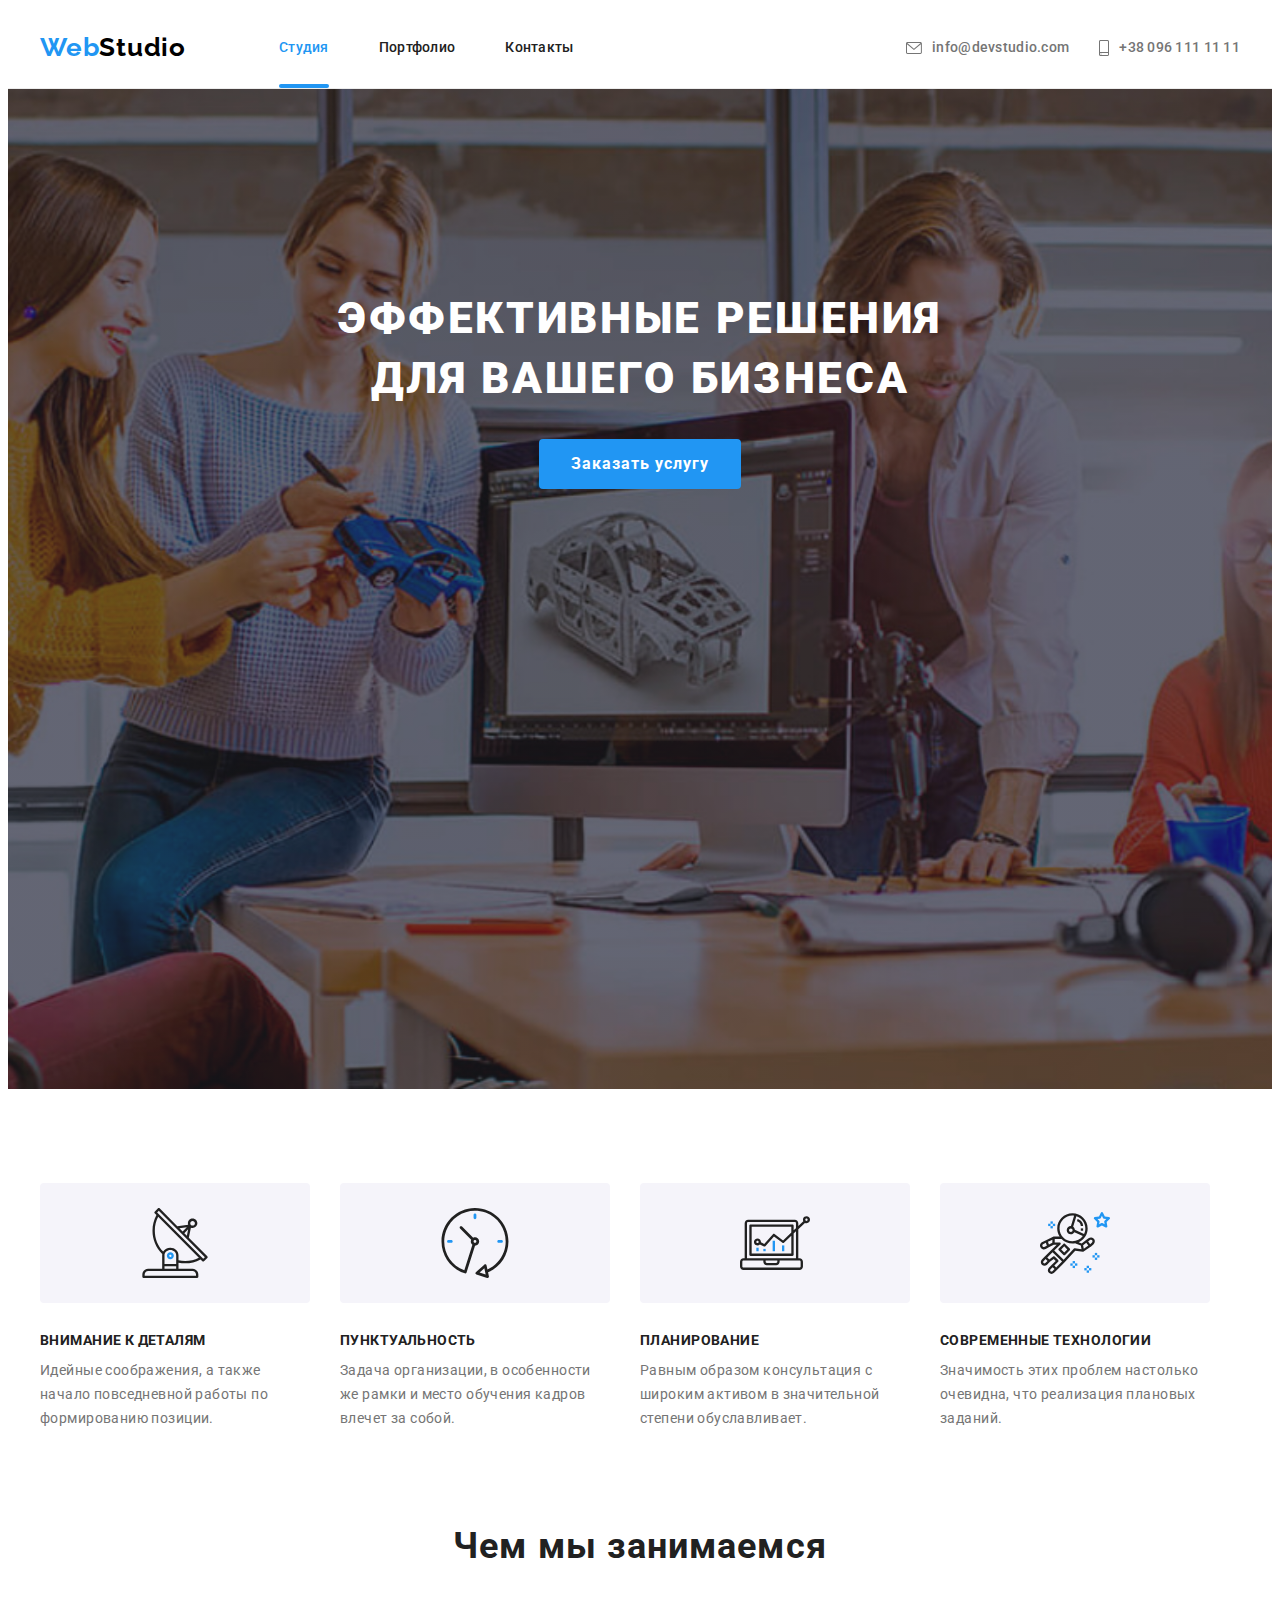
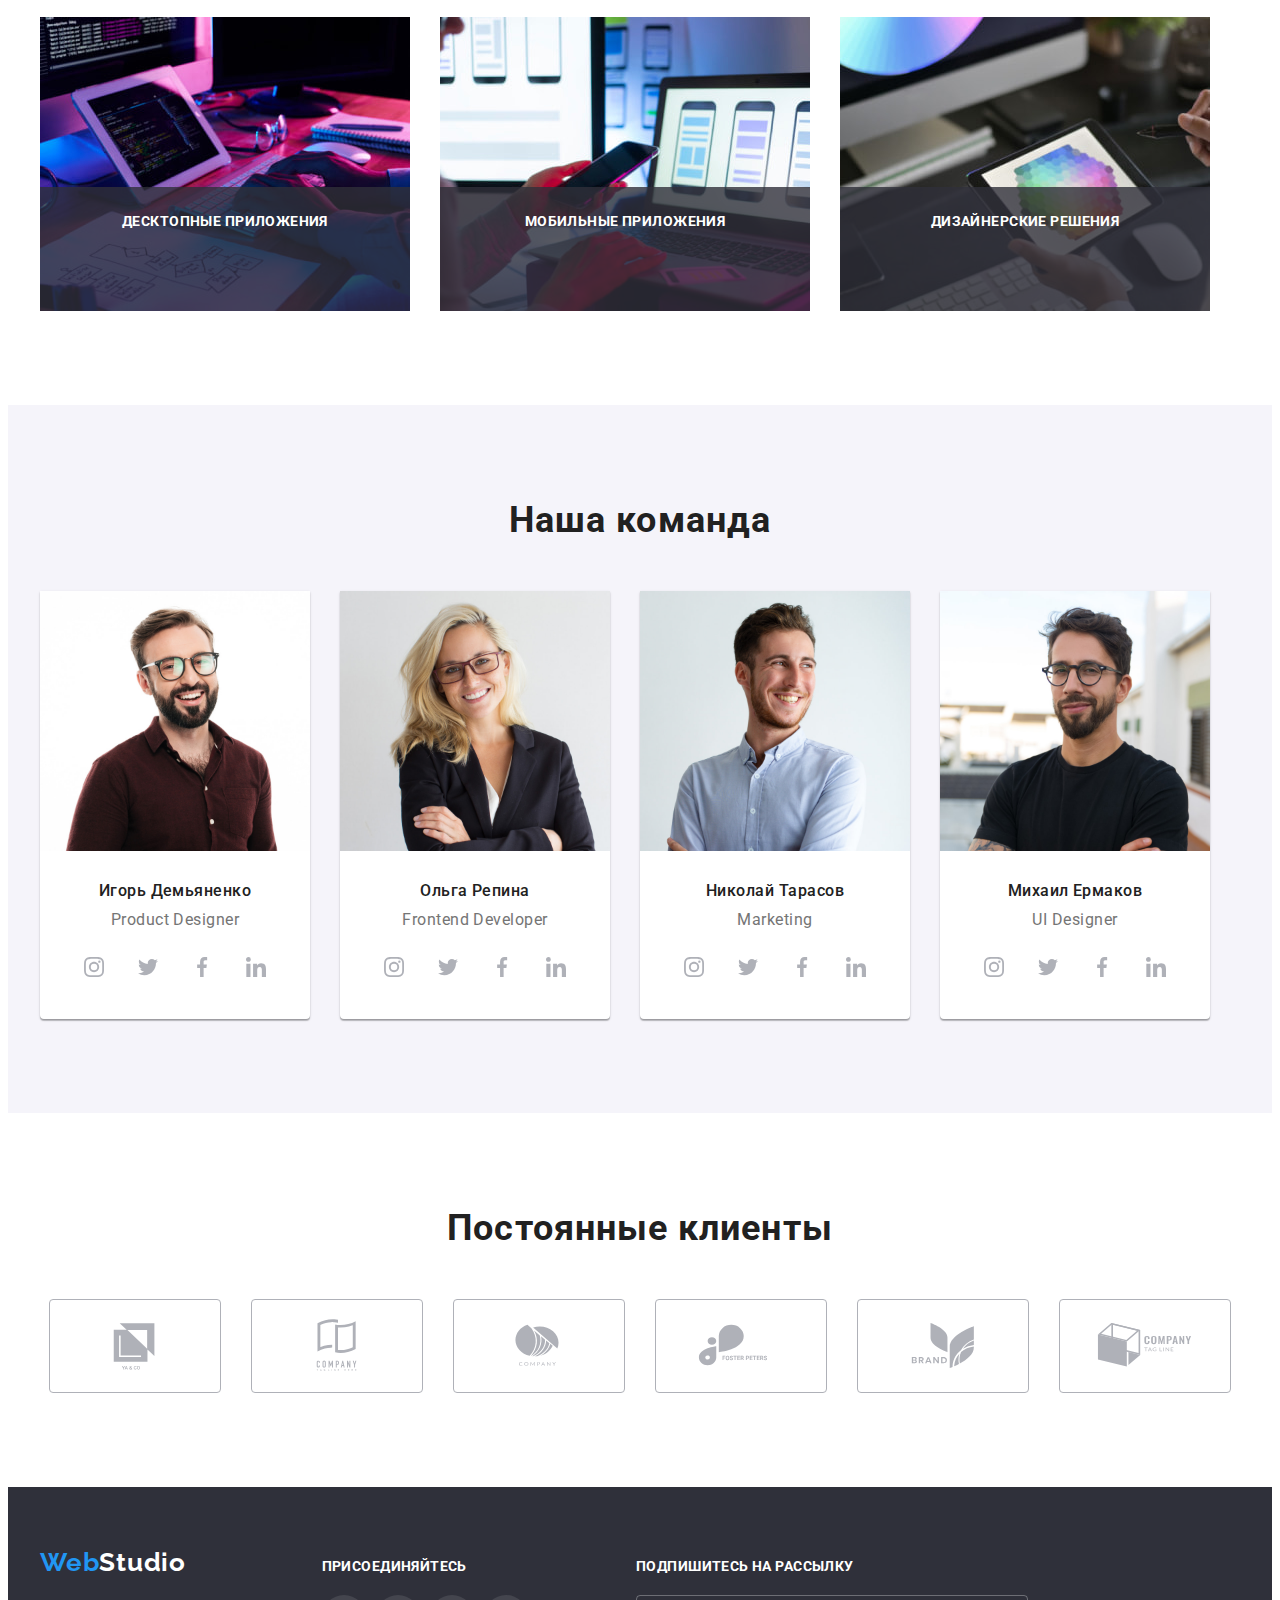
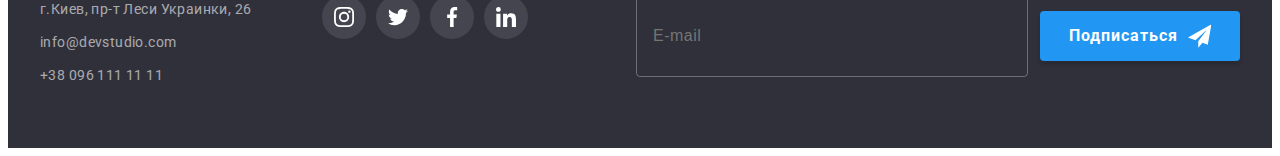
==== commit 39eb72dd: "Исправлены ошибки" ====
--- a/index.html
+++ b/index.html
@@ -21,7 +21,6 @@
       referrerpolicy="no-referrer"
     />
     <!--Пользовательские стили-->
-    <link rel="stylesheet" href="./CSS/styles.css" />
     <link rel="stylesheet" href="./CSS/main.min.css" />
   </head>
   <body>
@@ -36,7 +35,9 @@
         <nav class="navigation">
           <ul class="list navigation__list">
             <li class="navigation__item">
-              <a class="link navigation__link current" href="./index.html">Студия</a>
+              <a class="link navigation__link navigation__link--current" href="./index.html"
+                >Студия</a
+              >
             </li>
             <li class="navigation__item">
               <a class="link navigation__link" href="./portfolio.html">Портфолио</a>
--- a/CSS/main.min.css
+++ b/CSS/main.min.css
@@ -1,2 +1,2 @@
-:root{--main-font: 'Roboto', sans-serif;--secondary-font: 'Raleway', sans-serif;--accent-cl: #2196f3;--main-txt-cl: #212121;--secondary-txt-cl: #ffffff;--main-bg-cl: #ffffff;--secondary-bg-cl: #2f303a;--hov-focus: 250ms cubic-bezier(0.4, 0, 0.2, 1)}.visually-hidden{position:absolute;white-space:nowrap;width:1px;height:1px;overflow:hidden;border:0;padding:0;clip:rect(0 0 0 0);-webkit-clip-path:inset(50%);clip-path:inset(50%);margin:-1px}body{font-family:var(--main-font);background-color:var(--main-bg-cl);color:var(--main-txt-cl)}.section{padding-top:94px;padding-bottom:94px}.container{width:1200px;padding-left:15px;padding-right:15px;margin-left:auto;margin-right:auto}h1,h2,h3,h4,h5,h6,p,b{margin:0}img{display:block;max-width:100%;height:auto}.list{list-style:none;padding:0;margin:0}.link{text-decoration:none;color:currentColor}.btn{cursor:pointer;border-style:none;font-family:inherit;color:inherit;border-radius:4px;-webkit-transition:background-color var(--hov-focus),color var(--hov-focus),-webkit-box-shadow var(--hov-focus);transition:background-color var(--hov-focus),color var(--hov-focus),-webkit-box-shadow var(--hov-focus);transition:background-color var(--hov-focus),color var(--hov-focus),box-shadow var(--hov-focus);transition:background-color var(--hov-focus),color var(--hov-focus),box-shadow var(--hov-focus),-webkit-box-shadow var(--hov-focus)}.btn:hover,.btn:focus{color:var(--secondary-txt-cl);background-color:var(--accent-cl);-webkit-box-shadow:0px 3px 1px rgba(0,0,0,0.1),0px 1px 2px rgba(0,0,0,0.08),0px 2px 2px rgba(0,0,0,0.12);box-shadow:0px 3px 1px rgba(0,0,0,0.1),0px 1px 2px rgba(0,0,0,0.08),0px 2px 2px rgba(0,0,0,0.12)}.logo{font-family:var(--secondary-font);font-weight:700;font-size:26px;line-height:1.19;letter-spacing:0.03em;color:var(--accent-cl);display:block;padding-top:24px;padding-bottom:25px;margin-right:93px}.logo__header{color:#000000}.logo__footer{color:var(--secondary-txt-cl)}.logo--footer{padding-top:0px;padding-bottom:20px;margin-right:0px}.social__list{display:-webkit-box;display:-ms-flexbox;display:flex;-webkit-box-align:center;-ms-flex-align:center;align-items:center;-webkit-box-pack:center;-ms-flex-pack:center;justify-content:center;gap:10px}.social__link{width:44px;height:44px;background-color:var(--main-bg-cl);color:#afb1b8;display:-webkit-box;display:-ms-flexbox;display:flex;-webkit-box-align:center;-ms-flex-align:center;align-items:center;-webkit-box-pack:center;-ms-flex-pack:center;justify-content:center;border-radius:50%;-webkit-transition:background-color var(--hov-focus),color var(--hov-focus);transition:background-color var(--hov-focus),color var(--hov-focus)}.social__link:hover,.social__link:focus{background-color:var(--accent-cl);color:var(--secondary-txt-cl)}.social__link--join-us{background-color:rgba(255,255,255,0.1);color:var(--secondary-txt-cl)}.socials__icon{fill:currentColor}.backdrop{position:fixed;width:100%;height:100%;left:0;top:0;background-color:rgba(0,0,0,0.2)}.backdrop.is-hidden{opacity:0;visibility:hidden;pointer-events:none}.modal-wrapper{position:fixed;background-color:var(--main-bg-cl);-webkit-box-shadow:0px 1px 3px rgba(0,0,0,0.12),0px 1px 1px rgba(0,0,0,0.14),0px 2px 1px rgba(0,0,0,0.2);box-shadow:0px 1px 3px rgba(0,0,0,0.12),0px 1px 1px rgba(0,0,0,0.14),0px 2px 1px rgba(0,0,0,0.2);border-radius:4px;width:528px;height:581px;top:50%;left:50%;-webkit-transition:opacity 300ms, -webkit-transform 1000ms;transition:opacity 300ms, -webkit-transform 1000ms;transition:transform 1000ms, opacity 300ms;transition:transform 1000ms, opacity 300ms, -webkit-transform 1000ms;padding:40px}.backdrop.is-hidden .modal-wrapper{-webkit-transform:translateY(-800px) rotate(-540deg);transform:translateY(-800px) rotate(-540deg);opacity:0}.backdrop .modal-wrapper{-webkit-transform:translateY(0) rotate(0deg) translate(-50%, -50%);transform:translateY(0) rotate(0deg) translate(-50%, -50%);opacity:1}.modal-btn{position:absolute;top:8px;right:8px;width:30px;height:30px;background-color:var(--main-bg-cl);border:1px solid rgba(0,0,0,0.1);border-radius:50%;display:-webkit-box;display:-ms-flexbox;display:flex;-webkit-box-align:center;-ms-flex-align:center;align-items:center;-webkit-box-pack:center;-ms-flex-pack:center;justify-content:center;cursor:pointer;padding:0}.modal-btn:hover .close-icon,.modal-btn:focus .close-icon{fill:var(--accent-cl)}.close-icon{fill:currentColor;-webkit-transition:fill var(--hov-focus);transition:fill var(--hov-focus)}.modal-title{display:block;font-weight:700;font-size:20px;line-height:1.15;text-align:center;letter-spacing:0.03em;color:var(--main-txt-cl);margin-bottom:12px}.modal-form-area{display:-webkit-box;display:-ms-flexbox;display:flex;-webkit-box-orient:vertical;-webkit-box-direction:normal;-ms-flex-direction:column;flex-direction:column;-webkit-box-pack:center;-ms-flex-pack:center;justify-content:center;margin-bottom:10px}.modal-form-group{cursor:pointer;margin-bottom:4px;line-height:14px}.user-item{font-size:12px;line-height:1.17;letter-spacing:0.01em;color:#757575}.input-area{position:relative;-webkit-transition:fill var(--hov-focus);transition:fill var(--hov-focus)}.input-area:hover,.input-area:focus{fill:var(--accent-cl)}.modal-input{width:448px;height:40px;border:1px solid rgba(33,33,33,0.2);border-radius:4px;outline:transparent;padding:12px 16px 12px 42px;cursor:pointer;-webkit-transition:border-color var(--hov-focus);transition:border-color var(--hov-focus)}.modal-input:hover,.modal-input:focus{border-color:var(--accent-cl)}.modal-icon{position:absolute;top:50%;left:15px;-webkit-transform:translateY(-50%);transform:translateY(-50%)}.modal-form-coment{display:-webkit-box;display:-ms-flexbox;display:flex;-webkit-box-orient:vertical;-webkit-box-direction:normal;-ms-flex-direction:column;flex-direction:column;-webkit-box-pack:center;-ms-flex-pack:center;justify-content:center;margin-bottom:20px}.comment-area{resize:none;width:100%;height:120px;padding:12px 16px;outline:transparent;border:1px solid rgba(33,33,33,0.2);border-radius:4px;font-size:12px;line-height:1.17;letter-spacing:0.01em;color:var(--main-txt-cl);cursor:pointer;-webkit-transition:border-color var(--hov-focus);transition:border-color var(--hov-focus)}.comment-area:hover,.comment-area:focus{border-color:var(--accent-cl)}.agreement-wrap{display:-webkit-box;display:-ms-flexbox;display:flex;-webkit-box-pack:center;-ms-flex-pack:center;justify-content:center;-webkit-box-align:center;-ms-flex-align:center;align-items:center;margin-bottom:30px}.modal-policy-group{cursor:pointer;display:-webkit-box;display:-ms-flexbox;display:flex;-webkit-box-pack:center;-ms-flex-pack:center;justify-content:center;-webkit-box-align:center;-ms-flex-align:center;align-items:center}.custom-checkbox{display:-webkit-box;display:-ms-flexbox;display:flex;-webkit-box-align:center;-ms-flex-align:center;align-items:center;-webkit-box-pack:center;-ms-flex-pack:center;justify-content:center;width:16px;height:15px;border-radius:2px;outline:2px solid var(--main-txt-cl);outline-offset:-2px;margin-right:7px;-webkit-transition:background-color var(--hov-focus),outline var(--hov-focus);transition:background-color var(--hov-focus),outline var(--hov-focus)}.checkbox:checked+.custom-checkbox{background-color:var(--accent-cl);outline:none}.agreement-icon{fill:var(--main-bg-cl);opacity:0;-webkit-transition:opacity var(--hov-focus);transition:opacity var(--hov-focus)}.checkbox:checked+.custom-checkbox .agreement-icon{opacity:1}.checkbox-txt{font-size:14px;line-height:1.71;letter-spacing:0.03em;color:#757575}.agreement-link{color:var(--accent-cl)}.modal-btn-submit{background-color:var(--accent-cl);width:200px;height:50px;-webkit-box-shadow:0px 4px 4px rgba(0,0,0,0.15);box-shadow:0px 4px 4px rgba(0,0,0,0.15);padding:10px 55px;display:-webkit-box;display:-ms-flexbox;display:flex;-webkit-box-align:center;-ms-flex-align:center;align-items:center;-webkit-box-pack:center;-ms-flex-pack:center;justify-content:center;text-align:center;margin-left:auto;margin-right:auto}.modal-btn-submit:hover,.modal-btn-submit:focus{background-color:#188ce8}.modal-btn-submit-txt{font-weight:700;font-size:16px;line-height:1.88;text-align:center;letter-spacing:0.06em;color:var(--secondary-txt-cl)}.subscribe{margin-left:auto}.subscribe__title{display:block;font-weight:700;font-size:14px;line-height:1.14;letter-spacing:0.03em;text-transform:uppercase;color:var(--secondary-txt-cl);margin-bottom:20px}.subscribe__form{display:-webkit-box;display:-ms-flexbox;display:flex;-webkit-box-align:center;-ms-flex-align:center;align-items:center;-webkit-box-pack:center;-ms-flex-pack:center;justify-content:center}.subscribe__email{width:358px;height:50px;background-color:transparent;border:1px solid rgba(255,255,255,0.3);border-radius:4px;outline:transparent;padding:15px 16px;margin-right:12px;cursor:pointer;font-size:16px;line-height:1.25;letter-spacing:0.03em;color:rgba(255,255,255,0.6)}.subscribe__btn{background-color:var(--accent-cl);width:200px;height:50px;-webkit-box-shadow:0px 4px 4px rgba(0,0,0,0.15);box-shadow:0px 4px 4px rgba(0,0,0,0.15);padding:10px 29px;display:-webkit-box;display:-ms-flexbox;display:flex;-webkit-box-align:center;-ms-flex-align:center;align-items:center;-webkit-box-pack:center;-ms-flex-pack:center;justify-content:center;text-align:center}.subscribe__btn:hover,.subscribe__btn:focus{background-color:#188ce8}.subscribe__title-btn{color:var(--secondary-txt-cl);font-weight:700;font-size:16px;line-height:1.88;letter-spacing:0.06em;margin-right:10px}.header{border-bottom:1px solid #ececec}.header__container{display:-webkit-box;display:-ms-flexbox;display:flex;-webkit-box-align:center;-ms-flex-align:center;align-items:center}.navigation__list{-webkit-box-align:center;-ms-flex-align:center;align-items:center;display:-webkit-box;display:-ms-flexbox;display:flex}.navigation__item{margin-right:50px}.navigation__item:last-child{margin-right:0px}.navigation__link{font-weight:500;font-size:14px;line-height:1.14;letter-spacing:0.02em;display:block;padding-top:32px;padding-bottom:32px;position:relative;-webkit-transition:color var(--hov-focus);transition:color var(--hov-focus)}.navigation__link.current{color:var(--accent-cl)}.navigation__link.current::after{content:'';display:block;width:100%;height:4px;background-color:var(--accent-cl);border-radius:2px;position:absolute;bottom:0;left:0}.navigation__link:hover,.navigation__link:focus{color:var(--accent-cl)}.contacts__list{margin-left:auto;display:-webkit-box;display:-ms-flexbox;display:flex;-webkit-box-align:center;-ms-flex-align:center;align-items:center}.contacts__item{margin-right:30px;-webkit-box-align:center;-ms-flex-align:center;align-items:center}.contacts__item:last-child{margin-right:0px}.contacts__link{font-weight:500;font-size:14px;line-height:1.14;letter-spacing:0.02em;color:#757575;display:-webkit-box;display:-ms-flexbox;display:flex;padding-top:32px;padding-bottom:32px;-webkit-box-align:center;-ms-flex-align:center;align-items:center;-webkit-transition:color var(--hov-focus);transition:color var(--hov-focus)}.contacts__link:hover,.contacts__link:focus{color:var(--accent-cl)}.contacts__icon{fill:currentColor;margin-right:10px}.hero{background-color:#c4c4c4;background-image:-webkit-gradient(linear, left top, left bottom, from(rgba(47,48,58,0.4)), to(rgba(47,48,58,0.4))),url(../images/main/hero.jpg);background-image:linear-gradient(to bottom, rgba(47,48,58,0.4), rgba(47,48,58,0.4)),url(../images/main/hero.jpg);max-width:1600px;height:600px;margin-left:auto;margin-right:auto;background-position:center;background-size:cover;padding-top:200px;padding-bottom:200px}.hero__title{font-weight:900;font-size:44px;line-height:1.36;text-align:center;letter-spacing:0.06em;text-transform:uppercase;color:var(--secondary-txt-cl);width:696px;height:120px;margin-bottom:30px}.hero__btn{background-color:var(--accent-cl);color:var(--secondary-txt-cl);font-weight:700;font-size:16px;line-height:1.88;display:-webkit-box;display:-ms-flexbox;display:flex;-webkit-box-align:center;-ms-flex-align:center;align-items:center;text-align:center;letter-spacing:0.06em;padding:10px 32px;max-width:250px;min-width:200px;min-height:50px;margin-left:auto;margin-right:auto;-webkit-transition:background-color var(--hov-focus);transition:background-color var(--hov-focus)}.hero__btn:hover,.hero__btn:focus{background-color:#188ce8}.advantages{padding-bottom:0px}.advantages__list{display:-webkit-box;display:-ms-flexbox;display:flex;-webkit-box-align:start;-ms-flex-align:start;align-items:flex-start}.advantages__item{margin-right:30px}.advantages__item:last-child{margin-right:0px}.advantages__frame{width:270px;height:120px;background-color:#f5f4fa;border-radius:4px;display:-webkit-box;display:-ms-flexbox;display:flex;-webkit-box-align:center;-ms-flex-align:center;align-items:center;-webkit-box-pack:center;-ms-flex-pack:center;justify-content:center;margin-bottom:30px}.advantages__icon{width:70px;height:70px}.advantages__title{font-weight:700;font-size:14px;line-height:1.14;letter-spacing:0.03em;text-transform:uppercase;margin-bottom:10px}.advantages__description{font-size:14px;line-height:1.71;letter-spacing:0.03em;color:#757575;max-width:270px;max-height:75px}.direction__title{font-weight:700;font-size:36px;line-height:1.17;text-align:center;letter-spacing:0.03em;margin-bottom:50px}.direction__list{display:-webkit-box;display:-ms-flexbox;display:flex;-webkit-box-align:center;-ms-flex-align:center;align-items:center}.direction__item{margin-right:30px;position:relative}.direction__item:last-child{margin-right:0px}.direction__description{font-weight:700;font-size:14px;line-height:1.14;text-align:center;letter-spacing:0.03em;text-transform:uppercase;color:var(--secondary-txt-cl);width:100%;height:70px;padding-top:27px;padding-bottom:27px;background-color:rgba(47,48,58,0.8);position:absolute;bottom:0;left:0}.team{background-color:#f5f4fa}.team__title{font-weight:700;font-size:36px;line-height:1.17;text-align:center;letter-spacing:0.03em;margin-bottom:50px}.team__list{display:-webkit-box;display:-ms-flexbox;display:flex;-webkit-box-align:center;-ms-flex-align:center;align-items:center}.team__item{background-color:var(--main-bg-cl);-webkit-box-shadow:0px 1px 3px rgba(0,0,0,0.12),0px 1px 1px rgba(0,0,0,0.14),0px 2px 1px rgba(0,0,0,0.2);box-shadow:0px 1px 3px rgba(0,0,0,0.12),0px 1px 1px rgba(0,0,0,0.14),0px 2px 1px rgba(0,0,0,0.2);border-radius:0px 0px 4px 4px;margin-right:30px}.team-photo{padding-top:30px;padding-bottom:30px}.team-photo__title{font-weight:500;font-size:16px;line-height:1.19;text-align:center;letter-spacing:0.03em;margin-bottom:10px}.team-photo__position{font-size:16px;line-height:1.1875;text-align:center;letter-spacing:0.03em;color:#757575;margin-bottom:16px}.clients__title{font-weight:700;font-size:36px;line-height:1.17;text-align:center;letter-spacing:0.03em;margin-bottom:50px}.clients__list{display:-webkit-box;display:-ms-flexbox;display:flex;-webkit-box-align:center;-ms-flex-align:center;align-items:center;-webkit-box-pack:center;-ms-flex-pack:center;justify-content:center}.clients__item{margin-right:30px}.clients__item:last-child{margin-right:0px}.clients__link{width:170px;height:92px;color:#afb1b8;border-radius:4px;border:1px solid #afb1b8;display:-webkit-box;display:-ms-flexbox;display:flex;-webkit-box-align:center;-ms-flex-align:center;align-items:center;-webkit-box-pack:center;-ms-flex-pack:center;justify-content:center;-webkit-transition:color var(--hov-focus),border-color var(--hov-focus);transition:color var(--hov-focus),border-color var(--hov-focus)}.clients__link:hover,.clients__link:focus{color:var(--accent-cl);border-color:var(--accent-cl)}.clients__icon{fill:currentColor;width:106px;height:60px}.footer{padding-top:60px;padding-bottom:60px;background-color:var(--secondary-bg-cl)}.footer__container{display:-webkit-box;display:-ms-flexbox;display:flex;-webkit-box-align:baseline;-ms-flex-align:baseline;align-items:baseline}.address{margin-right:70px}.address__list{font-style:normal}.address__item{margin-bottom:9px}.address__item:last-child{margin-bottom:0px}.address__link{color:rgba(255,255,255,0.6);font-size:14px;line-height:1.71;letter-spacing:0.03em;-webkit-transition:color var(--hov-focus);transition:color var(--hov-focus)}.address__link:hover,.address__link:focus{color:var(--accent-cl)}.join-us__title{font-weight:700;font-size:14px;line-height:1.14;letter-spacing:0.03em;text-transform:uppercase;color:var(--secondary-txt-cl);margin-bottom:20px}.gallery .filter__btn.current{color:var(--secondary-txt-cl);background-color:var(--accent-cl)}.filter__list{display:-webkit-box;display:-ms-flexbox;display:flex;-webkit-box-align:center;-ms-flex-align:center;align-items:center;-webkit-box-pack:center;-ms-flex-pack:center;justify-content:center;margin-bottom:50px}.filter__item{margin-right:8px}.filter__item:last-child{margin-right:0px}.filter__btn{font-weight:500;font-size:16px;line-height:1.63;text-align:center;letter-spacing:0.03em;background-color:#f5f4fa;padding:6px 22px}.projects__list{display:-webkit-box;display:-ms-flexbox;display:flex;-ms-flex-wrap:wrap;flex-wrap:wrap}.projects__item{margin-right:30px;margin-bottom:30px}.projects__item:nth-child(3n){margin-right:0px}.projects__item:nth-last-child(-n+3){margin-bottom:0px}.project__link{display:block;-webkit-transition:-webkit-box-shadow var(--hov-focus);transition:-webkit-box-shadow var(--hov-focus);transition:box-shadow var(--hov-focus);transition:box-shadow var(--hov-focus), -webkit-box-shadow var(--hov-focus)}.project__link:hover,.project__link:focus{-webkit-box-shadow:1px 4px 6px rgba(0,0,0,0.16),0px 1px 4px rgba(0,0,0,0.06);box-shadow:1px 4px 6px rgba(0,0,0,0.16),0px 1px 4px rgba(0,0,0,0.06)}.project__link:hover .project__description,.project__link:focus .project__description{-webkit-transform:translateY(-100%);transform:translateY(-100%);opacity:1}.project__card{position:relative;overflow:hidden}.project__description{display:block;font-size:18px;line-height:1.56;letter-spacing:0.03em;color:var(--secondary-txt-cl);width:100%;height:100%;padding:63px 24px;background-color:rgba(33,150,243,0.9);position:absolute;-webkit-transition:opacity var(--hov-focus),-webkit-transform var(--hov-focus);transition:opacity var(--hov-focus),-webkit-transform var(--hov-focus);transition:transform var(--hov-focus),opacity var(--hov-focus);transition:transform var(--hov-focus),opacity var(--hov-focus),-webkit-transform var(--hov-focus);opacity:0}.project__exposition{padding:20px 24px;background:#ffffff;border:1px solid #eeeeee}.project__title{font-weight:700;font-size:18px;line-height:2;letter-spacing:0.06em}.project__type{font-size:16px;line-height:1.88;letter-spacing:0.03em;color:#757575}
+:root{--main-font: 'Roboto', sans-serif;--secondary-font: 'Raleway', sans-serif;--accent-cl: #2196f3;--main-txt-cl: #212121;--secondary-txt-cl: #ffffff;--main-bg-cl: #ffffff;--secondary-bg-cl: #2f303a;--hov-focus: 250ms cubic-bezier(0.4, 0, 0.2, 1)}.visually-hidden{position:absolute;white-space:nowrap;width:1px;height:1px;overflow:hidden;border:0;padding:0;clip:rect(0 0 0 0);-webkit-clip-path:inset(50%);clip-path:inset(50%);margin:-1px}body{font-family:var(--main-font);background-color:var(--main-bg-cl);color:var(--main-txt-cl)}.section{padding-top:94px;padding-bottom:94px}.container{width:1200px;padding-left:15px;padding-right:15px;margin-left:auto;margin-right:auto}h1,h2,h3,h4,h5,h6,p,b{margin:0}img{display:block;max-width:100%;height:auto}.list{list-style:none;padding:0;margin:0}.link{text-decoration:none;color:currentColor}.btn{cursor:pointer;border-style:none;font-family:inherit;color:inherit;border-radius:4px;-webkit-transition:background-color var(--hov-focus),color var(--hov-focus),-webkit-box-shadow var(--hov-focus);transition:background-color var(--hov-focus),color var(--hov-focus),-webkit-box-shadow var(--hov-focus);transition:background-color var(--hov-focus),color var(--hov-focus),box-shadow var(--hov-focus);transition:background-color var(--hov-focus),color var(--hov-focus),box-shadow var(--hov-focus),-webkit-box-shadow var(--hov-focus)}.btn:hover,.btn:focus{color:var(--secondary-txt-cl);background-color:var(--accent-cl);-webkit-box-shadow:0px 3px 1px rgba(0,0,0,0.1),0px 1px 2px rgba(0,0,0,0.08),0px 2px 2px rgba(0,0,0,0.12);box-shadow:0px 3px 1px rgba(0,0,0,0.1),0px 1px 2px rgba(0,0,0,0.08),0px 2px 2px rgba(0,0,0,0.12)}.logo{font-family:var(--secondary-font);font-weight:700;font-size:26px;line-height:1.19;letter-spacing:0.03em;color:var(--accent-cl);display:block;padding-top:24px;padding-bottom:25px;margin-right:93px}.logo__header{color:#000000}.logo__footer{color:var(--secondary-txt-cl)}.logo--footer{padding-top:0px;padding-bottom:20px;margin-right:0px}.social__list{display:-webkit-box;display:-ms-flexbox;display:flex;-webkit-box-align:center;-ms-flex-align:center;align-items:center;-webkit-box-pack:center;-ms-flex-pack:center;justify-content:center;gap:10px}.social__link{width:44px;height:44px;background-color:var(--main-bg-cl);color:#afb1b8;display:-webkit-box;display:-ms-flexbox;display:flex;-webkit-box-align:center;-ms-flex-align:center;align-items:center;-webkit-box-pack:center;-ms-flex-pack:center;justify-content:center;border-radius:50%;-webkit-transition:background-color var(--hov-focus),color var(--hov-focus);transition:background-color var(--hov-focus),color var(--hov-focus)}.social__link:hover,.social__link:focus{background-color:var(--accent-cl);color:var(--secondary-txt-cl)}.social__link--join-us{background-color:rgba(255,255,255,0.1);color:var(--secondary-txt-cl)}.socials__icon{fill:currentColor}.backdrop{position:fixed;width:100%;height:100%;left:0;top:0;background-color:rgba(0,0,0,0.2)}.backdrop.is-hidden{opacity:0;visibility:hidden;pointer-events:none}.modal-wrapper{position:fixed;background-color:var(--main-bg-cl);-webkit-box-shadow:0px 1px 3px rgba(0,0,0,0.12),0px 1px 1px rgba(0,0,0,0.14),0px 2px 1px rgba(0,0,0,0.2);box-shadow:0px 1px 3px rgba(0,0,0,0.12),0px 1px 1px rgba(0,0,0,0.14),0px 2px 1px rgba(0,0,0,0.2);border-radius:4px;width:528px;height:581px;top:50%;left:50%;-webkit-transition:opacity 300ms, -webkit-transform 1000ms;transition:opacity 300ms, -webkit-transform 1000ms;transition:transform 1000ms, opacity 300ms;transition:transform 1000ms, opacity 300ms, -webkit-transform 1000ms;padding:40px}.backdrop.is-hidden .modal-wrapper{-webkit-transform:translateY(-800px) rotate(-540deg);transform:translateY(-800px) rotate(-540deg);opacity:0}.backdrop .modal-wrapper{-webkit-transform:translateY(0) rotate(0deg) translate(-50%, -50%);transform:translateY(0) rotate(0deg) translate(-50%, -50%);opacity:1}.modal-btn{position:absolute;top:8px;right:8px;width:30px;height:30px;background-color:var(--main-bg-cl);border:1px solid rgba(0,0,0,0.1);border-radius:50%;display:-webkit-box;display:-ms-flexbox;display:flex;-webkit-box-align:center;-ms-flex-align:center;align-items:center;-webkit-box-pack:center;-ms-flex-pack:center;justify-content:center;cursor:pointer;padding:0}.modal-btn:hover .close-icon,.modal-btn:focus .close-icon{fill:var(--accent-cl)}.close-icon{fill:currentColor;-webkit-transition:fill var(--hov-focus);transition:fill var(--hov-focus)}.modal-title{display:block;font-weight:700;font-size:20px;line-height:1.15;text-align:center;letter-spacing:0.03em;color:var(--main-txt-cl);margin-bottom:12px}.modal-form-area{display:-webkit-box;display:-ms-flexbox;display:flex;-webkit-box-orient:vertical;-webkit-box-direction:normal;-ms-flex-direction:column;flex-direction:column;-webkit-box-pack:center;-ms-flex-pack:center;justify-content:center;margin-bottom:10px}.modal-form-group{cursor:pointer;margin-bottom:4px;line-height:14px}.user-item{font-size:12px;line-height:1.17;letter-spacing:0.01em;color:#757575}.input-area{position:relative;-webkit-transition:fill var(--hov-focus);transition:fill var(--hov-focus)}.input-area:hover,.input-area:focus{fill:var(--accent-cl)}.modal-input{width:448px;height:40px;border:1px solid rgba(33,33,33,0.2);border-radius:4px;outline:transparent;padding:12px 16px 12px 42px;cursor:pointer;-webkit-transition:border-color var(--hov-focus);transition:border-color var(--hov-focus)}.modal-input:hover,.modal-input:focus{border-color:var(--accent-cl)}.modal-icon{position:absolute;top:50%;left:15px;-webkit-transform:translateY(-50%);transform:translateY(-50%)}.modal-form-coment{display:-webkit-box;display:-ms-flexbox;display:flex;-webkit-box-orient:vertical;-webkit-box-direction:normal;-ms-flex-direction:column;flex-direction:column;-webkit-box-pack:center;-ms-flex-pack:center;justify-content:center;margin-bottom:20px}.comment-area{resize:none;width:100%;height:120px;padding:12px 16px;outline:transparent;border:1px solid rgba(33,33,33,0.2);border-radius:4px;font-size:12px;line-height:1.17;letter-spacing:0.01em;color:var(--main-txt-cl);cursor:pointer;-webkit-transition:border-color var(--hov-focus);transition:border-color var(--hov-focus)}.comment-area:hover,.comment-area:focus{border-color:var(--accent-cl)}.agreement-wrap{display:-webkit-box;display:-ms-flexbox;display:flex;-webkit-box-pack:center;-ms-flex-pack:center;justify-content:center;-webkit-box-align:center;-ms-flex-align:center;align-items:center;margin-bottom:30px}.modal-policy-group{cursor:pointer;display:-webkit-box;display:-ms-flexbox;display:flex;-webkit-box-pack:center;-ms-flex-pack:center;justify-content:center;-webkit-box-align:center;-ms-flex-align:center;align-items:center}.custom-checkbox{display:-webkit-box;display:-ms-flexbox;display:flex;-webkit-box-align:center;-ms-flex-align:center;align-items:center;-webkit-box-pack:center;-ms-flex-pack:center;justify-content:center;width:16px;height:15px;border-radius:2px;outline:2px solid var(--main-txt-cl);outline-offset:-2px;margin-right:7px;-webkit-transition:background-color var(--hov-focus),outline var(--hov-focus);transition:background-color var(--hov-focus),outline var(--hov-focus)}.checkbox:checked+.custom-checkbox{background-color:var(--accent-cl);outline:none}.agreement-icon{fill:var(--main-bg-cl);opacity:0;-webkit-transition:opacity var(--hov-focus);transition:opacity var(--hov-focus)}.checkbox:checked+.custom-checkbox .agreement-icon{opacity:1}.checkbox-txt{font-size:14px;line-height:1.71;letter-spacing:0.03em;color:#757575}.agreement-link{color:var(--accent-cl)}.modal-btn-submit{background-color:var(--accent-cl);width:200px;height:50px;-webkit-box-shadow:0px 4px 4px rgba(0,0,0,0.15);box-shadow:0px 4px 4px rgba(0,0,0,0.15);padding:10px 55px;display:-webkit-box;display:-ms-flexbox;display:flex;-webkit-box-align:center;-ms-flex-align:center;align-items:center;-webkit-box-pack:center;-ms-flex-pack:center;justify-content:center;text-align:center;margin-left:auto;margin-right:auto}.modal-btn-submit:hover,.modal-btn-submit:focus{background-color:#188ce8}.modal-btn-submit-txt{font-weight:700;font-size:16px;line-height:1.88;text-align:center;letter-spacing:0.06em;color:var(--secondary-txt-cl)}.subscribe{margin-left:auto}.subscribe__title{display:block;font-weight:700;font-size:14px;line-height:1.14;letter-spacing:0.03em;text-transform:uppercase;color:var(--secondary-txt-cl);margin-bottom:20px}.subscribe__form{display:-webkit-box;display:-ms-flexbox;display:flex;-webkit-box-align:center;-ms-flex-align:center;align-items:center;-webkit-box-pack:center;-ms-flex-pack:center;justify-content:center}.subscribe__email{width:358px;height:50px;background-color:transparent;border:1px solid rgba(255,255,255,0.3);border-radius:4px;outline:transparent;padding:15px 16px;margin-right:12px;cursor:pointer;font-size:16px;line-height:1.25;letter-spacing:0.03em;color:rgba(255,255,255,0.6)}.subscribe__btn{background-color:var(--accent-cl);width:200px;height:50px;-webkit-box-shadow:0px 4px 4px rgba(0,0,0,0.15);box-shadow:0px 4px 4px rgba(0,0,0,0.15);padding:10px 29px;display:-webkit-box;display:-ms-flexbox;display:flex;-webkit-box-align:center;-ms-flex-align:center;align-items:center;-webkit-box-pack:center;-ms-flex-pack:center;justify-content:center;text-align:center}.subscribe__btn:hover,.subscribe__btn:focus{background-color:#188ce8}.subscribe__title-btn{color:var(--secondary-txt-cl);font-weight:700;font-size:16px;line-height:1.88;letter-spacing:0.06em;margin-right:10px}.gallery .filter__btn.current{color:var(--secondary-txt-cl);background-color:var(--accent-cl)}.filter__list{display:-webkit-box;display:-ms-flexbox;display:flex;-webkit-box-align:center;-ms-flex-align:center;align-items:center;-webkit-box-pack:center;-ms-flex-pack:center;justify-content:center;margin-bottom:50px}.filter__item{margin-right:8px}.filter__item:last-child{margin-right:0px}.filter__btn{font-weight:500;font-size:16px;line-height:1.63;text-align:center;letter-spacing:0.03em;background-color:#f5f4fa;padding:6px 22px}.header{border-bottom:1px solid #ececec}.header__container{display:-webkit-box;display:-ms-flexbox;display:flex;-webkit-box-align:center;-ms-flex-align:center;align-items:center}.navigation__list{-webkit-box-align:center;-ms-flex-align:center;align-items:center;display:-webkit-box;display:-ms-flexbox;display:flex}.navigation__item{margin-right:50px}.navigation__item:last-child{margin-right:0px}.navigation__link{font-weight:500;font-size:14px;line-height:1.14;letter-spacing:0.02em;display:block;padding-top:32px;padding-bottom:32px;position:relative;-webkit-transition:color var(--hov-focus);transition:color var(--hov-focus)}.navigation__link:hover,.navigation__link:focus{color:var(--accent-cl)}.navigation__link--current{color:var(--accent-cl)}.navigation__link--current::after{content:'';display:block;width:100%;height:4px;background-color:var(--accent-cl);border-radius:2px;position:absolute;bottom:0;left:0}.contacts__list{margin-left:auto;display:-webkit-box;display:-ms-flexbox;display:flex;-webkit-box-align:center;-ms-flex-align:center;align-items:center}.contacts__item{margin-right:30px;-webkit-box-align:center;-ms-flex-align:center;align-items:center}.contacts__item:last-child{margin-right:0px}.contacts__link{font-weight:500;font-size:14px;line-height:1.14;letter-spacing:0.02em;color:#757575;display:-webkit-box;display:-ms-flexbox;display:flex;padding-top:32px;padding-bottom:32px;-webkit-box-align:center;-ms-flex-align:center;align-items:center;-webkit-transition:color var(--hov-focus);transition:color var(--hov-focus)}.contacts__link:hover,.contacts__link:focus{color:var(--accent-cl)}.contacts__icon{fill:currentColor;margin-right:10px}.hero{background-color:#c4c4c4;background-image:-webkit-gradient(linear, left top, left bottom, from(rgba(47,48,58,0.4)), to(rgba(47,48,58,0.4))),url(../images/main/hero.jpg);background-image:linear-gradient(to bottom, rgba(47,48,58,0.4), rgba(47,48,58,0.4)),url(../images/main/hero.jpg);max-width:1600px;height:600px;margin-left:auto;margin-right:auto;background-position:center;background-size:cover;padding-top:200px;padding-bottom:200px}.hero__title{margin-left:auto;margin-right:auto;font-weight:900;font-size:44px;line-height:1.36;text-align:center;letter-spacing:0.06em;text-transform:uppercase;color:var(--secondary-txt-cl);width:696px;height:120px;margin-bottom:30px}.hero__btn{background-color:var(--accent-cl);color:var(--secondary-txt-cl);font-weight:700;font-size:16px;line-height:1.88;display:-webkit-box;display:-ms-flexbox;display:flex;-webkit-box-align:center;-ms-flex-align:center;align-items:center;text-align:center;letter-spacing:0.06em;padding:10px 32px;max-width:250px;min-width:200px;min-height:50px;margin-left:auto;margin-right:auto;-webkit-transition:background-color var(--hov-focus);transition:background-color var(--hov-focus)}.hero__btn:hover,.hero__btn:focus{background-color:#188ce8}.advantages{padding-bottom:0px}.advantages__list{display:-webkit-box;display:-ms-flexbox;display:flex;-webkit-box-align:start;-ms-flex-align:start;align-items:flex-start}.advantages__item{margin-right:30px}.advantages__item:last-child{margin-right:0px}.advantages__frame{width:270px;height:120px;background-color:#f5f4fa;border-radius:4px;display:-webkit-box;display:-ms-flexbox;display:flex;-webkit-box-align:center;-ms-flex-align:center;align-items:center;-webkit-box-pack:center;-ms-flex-pack:center;justify-content:center;margin-bottom:30px}.advantages__icon{width:70px;height:70px}.advantages__title{font-weight:700;font-size:14px;line-height:1.14;letter-spacing:0.03em;text-transform:uppercase;margin-bottom:10px}.advantages__description{font-size:14px;line-height:1.71;letter-spacing:0.03em;color:#757575;max-width:270px;max-height:75px}.direction__title{font-weight:700;font-size:36px;line-height:1.17;text-align:center;letter-spacing:0.03em;margin-bottom:50px}.direction__list{display:-webkit-box;display:-ms-flexbox;display:flex;-webkit-box-align:center;-ms-flex-align:center;align-items:center}.direction__item{margin-right:30px;position:relative}.direction__item:last-child{margin-right:0px}.direction__description{font-weight:700;font-size:14px;line-height:1.14;text-align:center;letter-spacing:0.03em;text-transform:uppercase;color:var(--secondary-txt-cl);width:100%;height:70px;padding-top:27px;padding-bottom:27px;background-color:rgba(47,48,58,0.8);position:absolute;bottom:0;left:0}.team{background-color:#f5f4fa}.team__title{font-weight:700;font-size:36px;line-height:1.17;text-align:center;letter-spacing:0.03em;margin-bottom:50px}.team__list{display:-webkit-box;display:-ms-flexbox;display:flex;-webkit-box-align:center;-ms-flex-align:center;align-items:center}.team__item{background-color:var(--main-bg-cl);-webkit-box-shadow:0px 1px 3px rgba(0,0,0,0.12),0px 1px 1px rgba(0,0,0,0.14),0px 2px 1px rgba(0,0,0,0.2);box-shadow:0px 1px 3px rgba(0,0,0,0.12),0px 1px 1px rgba(0,0,0,0.14),0px 2px 1px rgba(0,0,0,0.2);border-radius:0px 0px 4px 4px;margin-right:30px}.team-photo{padding-top:30px;padding-bottom:30px}.team-photo__title{font-weight:500;font-size:16px;line-height:1.19;text-align:center;letter-spacing:0.03em;margin-bottom:10px}.team-photo__position{font-size:16px;line-height:1.1875;text-align:center;letter-spacing:0.03em;color:#757575;margin-bottom:16px}.clients__title{font-weight:700;font-size:36px;line-height:1.17;text-align:center;letter-spacing:0.03em;margin-bottom:50px}.clients__list{display:-webkit-box;display:-ms-flexbox;display:flex;-webkit-box-align:center;-ms-flex-align:center;align-items:center;-webkit-box-pack:center;-ms-flex-pack:center;justify-content:center}.clients__item{margin-right:30px}.clients__item:last-child{margin-right:0px}.clients__link{width:170px;height:92px;color:#afb1b8;border-radius:4px;border:1px solid #afb1b8;display:-webkit-box;display:-ms-flexbox;display:flex;-webkit-box-align:center;-ms-flex-align:center;align-items:center;-webkit-box-pack:center;-ms-flex-pack:center;justify-content:center;-webkit-transition:color var(--hov-focus),border-color var(--hov-focus);transition:color var(--hov-focus),border-color var(--hov-focus)}.clients__link:hover,.clients__link:focus{color:var(--accent-cl);border-color:var(--accent-cl)}.clients__icon{fill:currentColor;width:106px;height:60px}.footer{padding-top:60px;padding-bottom:60px;background-color:var(--secondary-bg-cl)}.footer__container{display:-webkit-box;display:-ms-flexbox;display:flex;-webkit-box-align:baseline;-ms-flex-align:baseline;align-items:baseline}.address{margin-right:70px}.address__list{font-style:normal}.address__item{margin-bottom:9px}.address__item:last-child{margin-bottom:0px}.address__link{color:rgba(255,255,255,0.6);font-size:14px;line-height:1.71;letter-spacing:0.03em;-webkit-transition:color var(--hov-focus);transition:color var(--hov-focus)}.address__link:hover,.address__link:focus{color:var(--accent-cl)}.join-us__title{font-weight:700;font-size:14px;line-height:1.14;letter-spacing:0.03em;text-transform:uppercase;color:var(--secondary-txt-cl);margin-bottom:20px}.projects__list{display:-webkit-box;display:-ms-flexbox;display:flex;-ms-flex-wrap:wrap;flex-wrap:wrap}.projects__item{margin-right:30px;margin-bottom:30px}.projects__item:nth-child(3n){margin-right:0px}.projects__item:nth-last-child(-n+3){margin-bottom:0px}.project__link{display:block;-webkit-transition:-webkit-box-shadow var(--hov-focus);transition:-webkit-box-shadow var(--hov-focus);transition:box-shadow var(--hov-focus);transition:box-shadow var(--hov-focus), -webkit-box-shadow var(--hov-focus)}.project__link:hover,.project__link:focus{-webkit-box-shadow:1px 4px 6px rgba(0,0,0,0.16),0px 1px 4px rgba(0,0,0,0.06);box-shadow:1px 4px 6px rgba(0,0,0,0.16),0px 1px 4px rgba(0,0,0,0.06)}.project__link:hover .project__description,.project__link:focus .project__description{-webkit-transform:translateY(-100%);transform:translateY(-100%);opacity:1}.project__card{position:relative;overflow:hidden}.project__description{display:block;font-size:18px;line-height:1.56;letter-spacing:0.03em;color:var(--secondary-txt-cl);width:100%;height:100%;padding:63px 24px;background-color:rgba(33,150,243,0.9);position:absolute;-webkit-transition:opacity var(--hov-focus),-webkit-transform var(--hov-focus);transition:opacity var(--hov-focus),-webkit-transform var(--hov-focus);transition:transform var(--hov-focus),opacity var(--hov-focus);transition:transform var(--hov-focus),opacity var(--hov-focus),-webkit-transform var(--hov-focus);opacity:0}.project__exposition{padding:20px 24px;background:#ffffff;border:1px solid #eeeeee}.project__title{font-weight:700;font-size:18px;line-height:2;letter-spacing:0.06em}.project__type{font-size:16px;line-height:1.88;letter-spacing:0.03em;color:#757575}
 /*# sourceMappingURL=main.min.css.map */